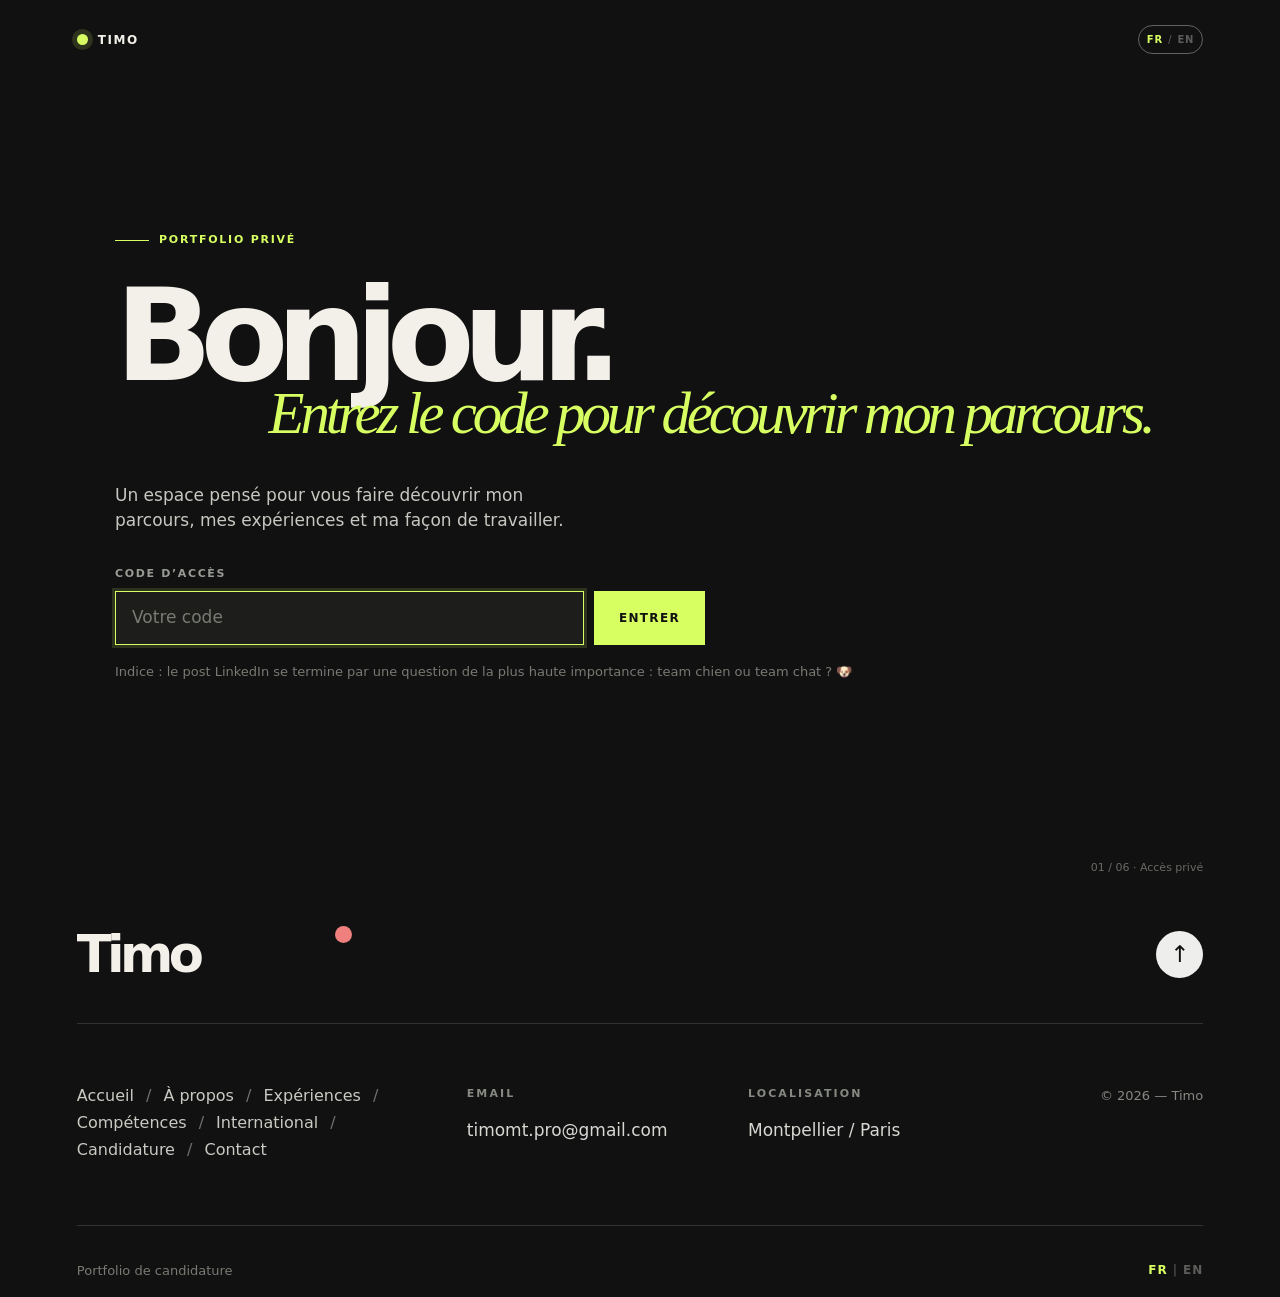
==== index.html @ 106dd1f8 "Ajout du site de candidature" ====
<!doctype html>
<html lang="fr">
<head>
<meta charset="utf-8">
<meta name="viewport" content="width=device-width, initial-scale=1, viewport-fit=cover">
<meta name="theme-color" content="#111111">
<meta name="description" content="Timo — candidature pour l'alternance Chef de projet campagnes chez Loopstr.">
<title>Bonjour Loopstr — Timo</title>
<link rel="icon" href="data:image/svg+xml,%3Csvg xmlns='http://www.w3.org/2000/svg' viewBox='0 0 32 32'%3E%3Crect width='32' height='32' rx='16' fill='%23111'/%3E%3Ccircle cx='16' cy='16' r='6' fill='%23d8ff62'/%3E%3C/svg%3E">
<style>:root {
  --ink: #111111;
  --paper: #f3f0e9;
  --lime: #d8ff62;
  --cyan: #8de9e0;
  --muted: #686b64;
  --line: rgba(17,17,17,.18);
  --serif: Georgia, 'Times New Roman', serif;
  --sans: Inter, ui-sans-serif, system-ui, -apple-system, BlinkMacSystemFont, 'Segoe UI', sans-serif;
}
* { box-sizing: border-box; }
html { scroll-behavior: smooth; }
body { margin: 0; background: var(--paper); color: var(--ink); font-family: var(--sans); font-size: 16px; line-height: 1.5; }
body.dark { background: var(--ink); color: var(--paper); }
a { color: inherit; text-decoration: none; }
button { font: inherit; }
::selection { background: var(--lime); color: var(--ink); }

.site-header { position: absolute; z-index: 5; inset: 0 0 auto; display: flex; align-items: center; justify-content: space-between; width: min(1160px, 88vw); margin: 0 auto; padding: 25px 0; }
.dark .site-header { color: var(--paper); }
.brand { display: inline-flex; align-items: center; gap: 10px; font-size: 12px; font-weight: 800; letter-spacing: .13em; text-transform: uppercase; }
.brand-mark { width: 11px; height: 11px; border-radius: 50%; background: var(--lime); box-shadow: 0 0 0 5px rgba(216,255,98,.14); }
.site-nav { display: flex; align-items: center; gap: 22px; color: #474b45; font-size: 11px; font-weight: 800; letter-spacing: .11em; text-transform: uppercase; }
.dark .site-nav { color: #bfc1bb; }
.site-nav a { transition: color .2s ease; }
.site-nav a:hover, .site-nav a:focus-visible, .site-nav a[aria-current="page"] { color: #657c00; }
.dark .site-nav a:hover, .dark .site-nav a:focus-visible, .dark .site-nav a[aria-current="page"] { color: var(--lime); }
.language-toggle { display: inline-flex; align-items: center; gap: 5px; margin-left: 5px; padding: 6px 8px; border: 1px solid rgba(17,17,17,.35); border-radius: 999px; background: transparent; color: #777b73; cursor: pointer; font-size: 10px; font-weight: 800; letter-spacing: .08em; }
.dark .language-toggle { border-color: rgba(243,240,233,.36); color: #aeb1a9; }
.language-toggle:hover, .language-toggle:focus-visible { border-color: #657c00; color: #657c00; outline: none; }
.dark .language-toggle:hover, .dark .language-toggle:focus-visible { border-color: var(--lime); color: var(--lime); }
.language-toggle [data-lang-option] { opacity: .48; }
.language-toggle [data-lang-option].is-active { opacity: 1; color: #657c00; }
.dark .language-toggle [data-lang-option].is-active { color: var(--lime); }
.language-separator { opacity: .38; }

.access-gate { position: fixed; inset: 0; z-index: 20; display: grid; grid-template-rows: auto 1fr auto; padding: 25px 6vw 24px; background: var(--ink); color: var(--paper); }
.access-gate[hidden] { display: none; }
.access-gate-header { display: flex; align-items: center; justify-content: space-between; width: min(1160px, 100%); margin: 0 auto; }
.access-gate-header .language-toggle { margin-left: 0; }
.access-gate-inner { align-self: center; width: min(1050px, 100%); margin: 0 auto; }
.access-title { max-width: 900px; margin: 0; font-size: clamp(4rem, 10vw, 9.5rem); line-height: .84; letter-spacing: -.095em; font-weight: 800; }
.access-title span { display: block; color: var(--lime); font-family: var(--serif); font-size: .46em; font-style: italic; font-weight: 400; letter-spacing: -.07em; transform: translateX(12vw); }
.access-intro { max-width: 450px; margin: 44px 0 0; color: #c6c8c1; font-size: 17px; }
.access-form { max-width: 590px; margin-top: 32px; }
.access-form label { display: block; margin-bottom: 9px; color: #989b94; font-size: 11px; font-weight: 800; letter-spacing: .15em; text-transform: uppercase; }
.access-form-row { display: grid; grid-template-columns: 1fr auto; gap: 10px; }
.access-form input { width: 100%; min-height: 52px; padding: 13px 16px; border: 1px solid rgba(243,240,233,.34); border-radius: 0; background: rgba(243,240,233,.05); color: var(--paper); font: inherit; font-size: 17px; outline: none; }
.access-form input::placeholder { color: #777b73; }
.access-form input:focus { border-color: var(--lime); box-shadow: 0 0 0 3px rgba(216,255,98,.14); }
.access-form input[aria-invalid="true"] { border-color: #ef807d; }
.access-form button { min-height: 52px; padding: 0 24px; border: 1px solid var(--lime); background: var(--lime); color: var(--ink); cursor: pointer; font-size: 12px; font-weight: 800; letter-spacing: .11em; text-transform: uppercase; }
.access-form button:hover, .access-form button:focus-visible { background: var(--paper); border-color: var(--paper); outline: none; }
.access-error { margin: 12px 0 0; color: #ef807d; font-size: 14px; }
.access-note { margin: 17px 0 0; color: #777b73; font-size: 13px; }
.access-gate-footer { width: min(1160px, 100%); margin: 0 auto; color: #686b64; font-size: 11px; text-align: right; }

.landing { min-height: 100svh; display: grid; place-items: center; padding: 110px 6vw 70px; background: var(--ink); color: var(--paper); }
.landing-inner { width: min(1050px, 100%); }
.landing-kicker { display: flex; align-items: center; gap: 10px; margin-bottom: 33px; color: var(--lime); font-size: 11px; font-weight: 800; letter-spacing: .16em; text-transform: uppercase; }
.landing-kicker::before { content: ''; width: 34px; height: 1px; background: currentColor; }
.landing h1 { max-width: 930px; margin: 0; font-size: clamp(4rem, 11vw, 10.5rem); line-height: .83; letter-spacing: -.095em; font-weight: 800; }
.landing h1 span { display: block; color: var(--lime); font-family: var(--serif); font-size: .46em; font-style: italic; font-weight: 400; letter-spacing: -.07em; transform: translateX(16vw); }
.landing-bottom { display: flex; align-items: end; justify-content: space-between; gap: 40px; margin-top: 74px; padding-top: 20px; border-top: 1px solid rgba(243,240,233,.2); }
.landing-intro { max-width: 390px; margin: 0; color: #c6c8c1; font-size: 17px; }
.landing-meta { display: grid; justify-items: end; gap: 12px; color: #989b94; font-size: 11px; text-align: right; }
.enter-link, .back-link { display: inline-flex; align-items: center; gap: 10px; color: var(--lime); font-size: 12px; font-weight: 800; letter-spacing: .1em; text-transform: uppercase; }
.enter-link::after { content: '↗'; font-size: 17px; line-height: 1; }
.enter-link:hover, .back-link:hover { color: var(--paper); }
.landing-footer { position: absolute; right: 6vw; bottom: 24px; color: #686b64; font-size: 11px; }

.page { min-height: 100svh; padding: 150px 6vw 90px; }
.page-inner { width: min(1120px, 100%); margin: 0 auto; }
.page-head { display: grid; grid-template-columns: minmax(0, 1fr) 280px; gap: 9vw; align-items: end; padding-bottom: 60px; border-bottom: 1px solid var(--line); }
.kicker { margin-bottom: 18px; color: #657c00; font-size: 11px; font-weight: 800; letter-spacing: .16em; text-transform: uppercase; }
.dark .kicker { color: var(--lime); }
.page h1 { max-width: 800px; margin: 0; font-size: clamp(3.4rem, 8vw, 8.7rem); line-height: .84; letter-spacing: -.085em; font-weight: 800; }
.page h1 em { color: #657c00; font-family: var(--serif); font-weight: 400; }
.dark .page h1 em { color: var(--lime); }
.page-lead { margin: 0; color: var(--muted); font-size: 17px; }
.dark .page-lead { color: #b8bbb4; }

.about-grid { display: grid; grid-template-columns: 1fr .72fr; gap: 9vw; padding-top: 65px; }
.about-grid h2, .section-title { margin: 0 0 19px; font-size: clamp(2rem, 4.5vw, 4.5rem); line-height: .93; letter-spacing: -.07em; }
.about-grid p { max-width: 640px; color: #454943; font-size: 18px; }
.dark .about-grid p { color: #c3c5bf; }
.quote { margin: 34px 0 0; padding-left: 20px; border-left: 3px solid var(--lime); font-family: var(--serif); font-size: clamp(1.55rem, 3vw, 2.3rem); line-height: 1.04; }
.fact-stack { display: grid; gap: 2px; align-content: start; }
.fact { padding: 22px; background: var(--ink); color: var(--paper); }
.fact:nth-child(2) { background: var(--lime); color: var(--ink); }
.fact .number { display: block; font-size: 3.3rem; line-height: .9; font-weight: 800; letter-spacing: -.08em; }
.fact p { margin: 15px 0 0; color: #c3c5bf; font-size: 15px; }
.fact:nth-child(2) p { color: #37400d; }

.experience-list { display: grid; gap: 2px; margin-top: 60px; }
.experience { background: #e4e0d7; }
.experience:nth-child(2) { background: var(--lime); }
.experience:nth-child(3) { background: var(--cyan); }
.experience:nth-child(4) { background: #ded7ee; }
.experience:nth-child(5) { background: #f0cfac; }
.experience-toggle { display: grid; grid-template-columns: 90px 1fr 35px; gap: 22px; align-items: center; width: 100%; padding: 24px; border: 0; background: transparent; color: var(--ink); cursor: pointer; text-align: left; }
.experience-toggle:hover, .experience-toggle:focus-visible { background: rgba(17,17,17,.06); outline: none; }
.experience-index { color: rgba(17,17,17,.47); font-size: 11px; font-weight: 800; letter-spacing: .13em; }
.experience-title { font-size: clamp(1.6rem, 3vw, 2.5rem); line-height: .96; letter-spacing: -.055em; font-weight: 800; }
.experience-role { display: block; margin-top: 6px; color: rgba(17,17,17,.64); font-size: 14px; }
.experience-date { display: block; margin-top: 7px; color: rgba(17,17,17,.52); font-size: 11px; font-weight: 800; letter-spacing: .08em; text-transform: uppercase; }
.experience-plus { display: grid; place-items: center; width: 29px; height: 29px; border: 1px solid rgba(17,17,17,.5); border-radius: 50%; font-size: 20px; transition: transform .25s ease; }
.experience[data-open="true"] .experience-plus { transform: rotate(45deg); }
.experience-details { display: none; grid-template-columns: 1fr .7fr; gap: 8vw; padding: 0 24px 30px 136px; }
.experience[data-open="true"] .experience-details { display: grid; }
.experience-details p { max-width: 620px; margin: 0; color: rgba(17,17,17,.72); }
.experience-details ul { margin: 0; padding-left: 19px; color: rgba(17,17,17,.72); }
.experience-details li + li { margin-top: 5px; }
.small-label { color: rgba(17,17,17,.5); font-size: 11px; font-weight: 800; letter-spacing: .12em; text-transform: uppercase; }

.world-layout { display: grid; grid-template-columns: 1fr .7fr; gap: 9vw; padding-top: 65px; }
.route-line { position: relative; display: grid; gap: 0; }
.route-line::before { content: ''; position: absolute; left: 11px; top: 12px; bottom: 13px; width: 1px; background: rgba(17,17,17,.28); }
.route-item { position: relative; display: grid; grid-template-columns: 24px 1fr; gap: 19px; padding-bottom: 42px; }
.route-dot { position: relative; z-index: 1; width: 23px; height: 23px; margin-top: 2px; border: 7px solid var(--paper); border-radius: 50%; background: var(--ink); }
.route-item h2 { margin: 0 0 4px; font-size: 29px; line-height: 1; letter-spacing: -.05em; }
.route-item p { margin: 0; color: #285f5a; }
.world-note { align-self: end; padding: 28px; background: var(--cyan); }
.world-note strong { display: block; font-family: var(--serif); font-size: 33px; line-height: .98; font-weight: 400; }
.world-note p { margin: 17px 0 0; color: #285f5a; }
.photo-slot { position: relative; min-height: 215px; margin-bottom: 17px; overflow: hidden; display: grid; place-items: end start; padding: 16px; background: linear-gradient(140deg, rgba(216,255,98,.35), rgba(141,233,224,.2) 48%, rgba(17,17,17,.75) 48%); }
.photo-slot img { position: absolute; inset: 0; width: 100%; height: 100%; object-fit: cover; }
.photo-slot:has(img)::after, .photo-slot:has(img) span { display: none; }
.photo-slot::after { content: 'PHOTO À AJOUTER'; position: absolute; inset: 18px; display: grid; place-items: center; border: 1px dashed rgba(243,240,233,.65); color: rgba(243,240,233,.82); font-size: 10px; font-weight: 800; letter-spacing: .14em; }
.photo-slot span { position: relative; z-index: 1; color: var(--lime); font-size: 11px; font-weight: 800; letter-spacing: .1em; text-transform: uppercase; }

.loopstr-page { background: var(--lime); }
.loopstr-page .page-head { border-color: rgba(17,17,17,.26); }
.loopstr-page .kicker { color: #526700; }
.loopstr-page .page-lead { color: #37400d; }
.why-grid { display: grid; grid-template-columns: repeat(3, 1fr); gap: 2px; margin-top: 60px; }
.why-card { min-height: 230px; padding: 24px; background: var(--ink); color: var(--paper); }
.why-card h2 { margin: 44px 0 11px; font-size: 25px; line-height: .98; letter-spacing: -.04em; }
.why-card p { margin: 0; color: #c3c5bf; }
.letter { display: grid; grid-template-columns: 1fr .75fr; gap: 9vw; margin-top: 2px; padding: 65px 0 0; }
.letter h2 { margin: 0 0 20px; font-size: clamp(2rem, 4.5vw, 4.5rem); line-height: .92; letter-spacing: -.07em; }
.letter p { max-width: 620px; color: #37400d; font-size: 18px; }
.letter-card { padding: 25px; border: 1px solid rgba(17,17,17,.35); }
.letter-card .label { color: #526700; font-size: 11px; font-weight: 800; letter-spacing: .13em; text-transform: uppercase; }
.letter-card p { margin: 16px 0 0; font-size: 16px; }

.competence-grid { display: grid; grid-template-columns: repeat(2, 1fr); gap: 2px; margin-top: 60px; }
.competence-card { min-height: 225px; padding: 25px; background: #e4e0d7; }
.competence-card:nth-child(2) { background: var(--cyan); }
.competence-card:nth-child(3) { background: var(--lime); }
.competence-card:nth-child(4) { background: #ded7ee; }
.competence-card .small-label { display: block; color: rgba(17,17,17,.5); }
.competence-card h2 { margin: 42px 0 13px; font-size: clamp(1.7rem, 3vw, 2.7rem); line-height: .95; letter-spacing: -.06em; }
.competence-card p { margin: 0; color: #444841; }
.pill-list { display: flex; flex-wrap: wrap; gap: 8px; margin-top: 18px; }
.pill { padding: 7px 10px; border: 1px solid rgba(17,17,17,.28); border-radius: 999px; color: #353931; font-size: 12px; }
.qualifications { display: grid; grid-template-columns: 1fr .8fr; gap: 9vw; margin-top: 2px; padding-top: 65px; }
.qualifications h2 { margin: 0 0 23px; font-size: clamp(2rem, 4.5vw, 4.5rem); line-height: .92; letter-spacing: -.07em; }
.qualification-list { display: grid; gap: 2px; }
.qualification { display: grid; grid-template-columns: 145px 1fr; gap: 20px; padding: 17px 0; border-top: 1px solid var(--line); }
.qualification:last-child { border-bottom: 1px solid var(--line); }
.qualification-date { color: #657c00; font-size: 11px; font-weight: 800; letter-spacing: .08em; text-transform: uppercase; }
.qualification strong { display: block; font-size: 17px; line-height: 1.1; }
.qualification span { display: block; margin-top: 4px; color: var(--muted); font-size: 14px; }
.language-panel { align-self: end; padding: 25px; background: var(--ink); color: var(--paper); }
.language-panel h3 { margin: 0 0 20px; color: var(--lime); font-size: 22px; letter-spacing: -.04em; }
.language-row { display: flex; justify-content: space-between; gap: 18px; padding: 10px 0; border-top: 1px solid rgba(243,240,233,.2); }
.language-row span:last-child { color: #c3c5bf; text-align: right; }

.page-footer { display: flex; justify-content: space-between; gap: 20px; width: min(1120px, 88vw); margin: 0 auto; padding: 0 0 30px; color: #777b73; font-size: 11px; }
.dark .page-footer { color: #777b73; }
.page-footer span:last-child { color: #657c00; }
.dark .page-footer span:last-child { color: var(--lime); }

.site-footer { margin-top: 0; padding: 31px 6vw 17px; background: var(--ink); color: var(--paper); }
.site-footer-inner { width: min(1400px, 100%); margin: 0 auto; }
.site-footer-head { display: flex; align-items: flex-start; gap: 20px; min-height: 92px; }
.footer-logo { color: var(--paper); font-size: clamp(2.2rem, 4vw, 4rem); line-height: .9; font-weight: 800; letter-spacing: -.09em; }
.footer-dot { width: 17px; height: 17px; margin: -5px 0 0 9vw; border-radius: 50%; background: #ef807d; }
.footer-top-button { display: grid; place-items: center; width: 47px; height: 47px; margin-left: auto; border: 0; border-radius: 50%; background: #eeeeec; color: var(--ink); cursor: pointer; font-size: 23px; line-height: 1; }
.footer-top-button:hover, .footer-top-button:focus-visible { background: var(--lime); outline: none; }
.site-footer-rule { height: 1px; background: rgba(243,240,233,.14); }
.site-footer-grid { display: grid; grid-template-columns: minmax(250px, 1.6fr) 1.1fr 1.1fr .8fr; gap: 42px; padding: 62px 0 65px; }
.footer-nav { display: flex; flex-wrap: wrap; align-content: start; gap: 8px 12px; max-width: 370px; color: #c8cac3; font-size: 16px; line-height: 1.2; }
.footer-nav a::after { content: ' /'; color: #6f726c; margin-left: 7px; }
.footer-nav a:last-child::after { content: ''; }
.footer-nav a:hover, .footer-nav a:focus-visible { color: #ef807d; outline: none; }
.footer-label { margin-bottom: 15px; color: #858982; font-size: 11px; font-weight: 800; letter-spacing: .19em; }
.footer-value { color: #d6d8d2; font-size: 17px; }
.footer-value:hover, .footer-value:focus-visible { color: var(--lime); outline: none; }
.footer-copyright { color: #858982; font-size: 13px; text-align: right; }
.site-footer-bottom { display: flex; align-items: center; justify-content: space-between; gap: 20px; padding-top: 35px; border-top: 1px solid rgba(243,240,233,.14); color: #777b73; font-size: 13px; }
.footer-language-toggle { margin: 0; padding: 0; border: 0; border-radius: 0; color: #d6d8d2; font-size: 12px; }
.footer-language-toggle:hover, .footer-language-toggle:focus-visible { border: 0; color: #ef807d; }
.footer-language-toggle [data-lang-option].is-active { color: var(--paper); }

@media (max-width: 800px) {
  .site-header { width: 88vw; padding-top: 18px; }
  .site-nav { gap: 9px; font-size: 9px; }
  .site-nav a:nth-child(2) { display: none; }
  .language-toggle { margin-left: 0; padding: 5px 7px; }
  .landing { padding-inline: 6vw; }
  .landing h1 { font-size: clamp(4rem, 19vw, 8rem); }
  .landing h1 span { transform: translateX(12vw); }
  .access-gate { padding: 18px 6vw 24px; }
  .access-title { font-size: clamp(3.7rem, 18vw, 8rem); }
  .access-title span { transform: translateX(8vw); }
  .access-intro { margin-top: 31px; font-size: 16px; }
  .access-form-row { grid-template-columns: 1fr; }
  .access-form button { width: 100%; }
  .landing-bottom, .page-head, .about-grid, .world-layout, .letter { grid-template-columns: 1fr; display: grid; gap: 30px; }
  .landing-bottom { align-items: start; }
  .landing-meta { justify-items: start; text-align: left; }
  .page { padding-top: 125px; }
  .page-head { padding-bottom: 42px; }
  .about-grid, .world-layout, .letter { padding-top: 43px; }
  .experience-toggle { grid-template-columns: 44px 1fr 29px; gap: 14px; padding: 20px 16px; }
  .experience-details { grid-template-columns: 1fr; gap: 22px; padding: 0 16px 25px 74px; }
  .why-grid, .competence-grid { grid-template-columns: 1fr; margin-top: 40px; }
  .why-card { min-height: 175px; }
  .why-card h2 { margin-top: 28px; }
  .qualifications { grid-template-columns: 1fr; gap: 42px; padding-top: 43px; }
  .qualification { grid-template-columns: 120px 1fr; gap: 14px; }
  .page-footer { width: 88vw; }
  .site-footer { padding-inline: 6vw; }
  .footer-dot { margin-left: 8vw; }
  .site-footer-grid { grid-template-columns: 1fr 1fr; gap: 36px 18px; padding: 43px 0 45px; }
  .footer-nav { grid-column: 1 / -1; }
  .footer-copyright { text-align: left; }
}
@media (prefers-reduced-motion: reduce) { *, *::before, *::after { scroll-behavior: auto !important; animation-duration: .01ms !important; transition-duration: .01ms !important; } }

.page-route[hidden]{display:none}
.user-photo{display:block;min-height:0;margin-top:50px}.user-photo img{position:static;display:block;width:100%;height:auto;max-height:640px;object-fit:cover}
</style>
</head>
<body class="dark access-locked">
<section class="access-gate" data-access-gate role="dialog" aria-modal="true" aria-labelledby="access-title">
    <div class="access-gate-header">
      <a class="brand" href="#/" tabindex="-1"><span class="brand-mark"></span>Timo</a>
      <button class="language-toggle" type="button" data-lang-toggle aria-label="Passer en anglais" aria-pressed="false"><span data-lang-option="fr">FR</span><span class="language-separator">/</span><span data-lang-option="en">EN</span></button>
    </div>
    <div class="access-gate-inner">
      <div class="landing-kicker" data-i18n="access_kicker">Portfolio privé</div>
      <h1 class="access-title" id="access-title" data-i18n-html="access_title">Bonjour.<span>Entrez le code pour découvrir mon parcours.</span></h1>
      <p class="access-intro" data-i18n="access_intro">Un espace pensé pour vous faire découvrir mon parcours, mes expériences et ma façon de travailler.</p>
      <form class="access-form" data-access-form novalidate>
        <label for="access-code" data-i18n="access_label">Code d’accès</label>
        <div class="access-form-row">
          <input id="access-code" name="access-code" type="password" autocomplete="off" inputmode="text" required data-access-input data-i18n-placeholder="access_placeholder" placeholder="Votre code">
          <button type="submit" data-i18n="access_submit">Entrer</button>
        </div>
        <p class="access-error" data-access-error role="alert" hidden data-i18n="access_error">Le code ne correspond pas. Essayez encore.</p>
      </form>
      <p class="access-note" data-i18n="access_note">Indice : le post LinkedIn se termine par une question de la plus haute importance : team chien ou team chat ? 🐶</p>
    </div>
    <div class="access-gate-footer" data-i18n="access_footer">01 / 06 · Accès privé</div>
  </section>
<header class="site-header" data-gated-content inert>
    <a class="brand" href="#/"><span class="brand-mark"></span>Timo</a>
    <nav class="site-nav" aria-label="Navigation principale" data-i18n-aria="aria_nav_main">
      <a href="#/parcours" data-i18n="nav_about">À propos</a>
      <a href="#/experiences" data-i18n="nav_experiences">Expériences</a>
      <a href="#/competences" data-i18n="nav_skills">Compétences</a>
      <a href="#/international" data-i18n="nav_international">International</a>
      <a href="#/loopstr" data-i18n="nav_loopstr">Loopstr</a>
      <button class="language-toggle" type="button" data-lang-toggle aria-label="Passer en anglais" aria-pressed="false"><span data-lang-option="fr">FR</span><span class="language-separator">/</span><span data-lang-option="en">EN</span></button>
    </nav>
  </header>
<div class="page-route" data-route="home" hidden><main class="landing" data-gated-content inert>
    <div class="landing-inner">
      <div class="landing-kicker" data-i18n="landing_kicker">Candidature · chef de projet campagnes</div>
      <h1 data-i18n-html="landing_title">Bonjour Loopstr.<span>Je suis peut-être votre homme.</span></h1>
      <div class="landing-bottom">
        <p class="landing-intro" data-i18n="landing_intro">Un parcours international, une vraie culture du terrain et l’envie de faire avancer les campagnes avec vous.</p>
        <div class="landing-meta">
          <a class="enter-link" href="#/parcours" data-i18n="landing_enter">Entrer dans le parcours</a>
          <span data-i18n="landing_meta">Timo · Master Programme Grande École · MBS</span>
        </div>
      </div>
    </div>
    <div class="landing-footer">01 / 06</div>
  </main></div>
<div class="page-route" data-route="parcours" hidden><main class="page">
    <div class="page-inner">
      <div class="page-head">
        <div>
          <div class="kicker" data-i18n="about_kicker">02 / 06 · À propos</div>
          <h1 data-i18n-html="about_title">Un parcours qui s’est construit <em>sur le terrain.</em></h1>
        </div>
        <p class="page-lead" data-i18n="about_lead">Je n’ai pas suivi une seule ligne droite. J’ai appris en changeant de contexte, de métier et d’interlocuteur.</p>
      </div>

      <div class="about-grid">
        <div>
          <h2 data-i18n="about_heading">Ce qui relie toutes mes expériences.</h2>
          <p data-i18n="about_p1">J’ai grandi entre plusieurs cultures et évolué dans des métiers très différents. Cette diversité a surtout construit ma curiosité, mon autonomie et mon envie de comprendre comment les gens travaillent ensemble.</p>
          <p data-i18n="about_p2">Aujourd’hui, je suis en Master Programme Grande École à Montpellier Business School. Je cherche une alternance pour apprendre un métier au croisement de la tech, de l’influence et du business.</p>
          <p class="quote" data-i18n="about_quote">Je n’ai pas un parcours tout tracé. J’ai un parcours qui m’a appris à m’adapter.</p>
        </div>
        <div class="fact-stack">
          <div class="fact"><span class="number">7+</span><p data-i18n="about_fact1">années dans des environnements professionnels très différents.</p></div>
          <div class="fact"><span class="number">10</span><p data-i18n="about_fact2">ans à l’étranger, entre la Suisse, l’Afrique du Sud et le Japon.</p></div>
        </div>
      </div>
    </div>
  </main></div>
<div class="page-route" data-route="experiences" hidden><main class="page">
    <div class="page-inner">
      <div class="page-head">
        <div>
          <div class="kicker" data-i18n="exp_kicker">03 / 06 · Expériences</div>
          <h1 data-i18n-html="exp_title">Quelques expériences, <em>pas un inventaire.</em></h1>
        </div>
        <p class="page-lead" data-i18n="exp_lead">Ouvrez les expériences qui vous intéressent pour découvrir les responsabilités que j’ai réellement prises.</p>
      </div>

      <div class="experience-list">
        <article class="experience" data-open="true">
          <button class="experience-toggle" type="button" aria-expanded="true">
            <span class="experience-index">01</span>
            <span><span class="experience-title" data-i18n="exp1_title">DSA Automobile</span><span class="experience-role" data-i18n="exp1_role">Prospection · suivi commercial · coordination</span><span class="experience-date" data-i18n="exp1_date">Mars 2026 – Juillet 2026</span></span>
            <span class="experience-plus" aria-hidden="true">+</span>
          </button>
          <div class="experience-details">
            <div><span class="small-label" data-i18n="exp1_label">Ce que j’y ai fait</span><p data-i18n="exp1_desc">Suivi de mandats, prospection, relances et coordination entre vendeurs et acheteurs. J’ai appris à tenir plusieurs conversations en parallèle sans perdre la prochaine étape.</p></div>
            <ul><li data-i18n="exp1_li1">Environ 40 mandats suivis</li><li data-i18n="exp1_li2">Relances et qualification</li><li data-i18n="exp1_li3">Relation client et négociation</li></ul>
          </div>
        </article>
        <article class="experience" data-open="false">
          <button class="experience-toggle" type="button" aria-expanded="false">
            <span class="experience-index">02</span>
            <span><span class="experience-title" data-i18n="exp2_title">Ma micro-entreprise</span><span class="experience-role" data-i18n="exp2_role">Entrepreneuriat · coordination · hospitalité</span><span class="experience-date" data-i18n="exp2_date">Octobre 2025 – Aujourd’hui</span></span>
            <span class="experience-plus" aria-hidden="true">+</span>
          </button>
          <div class="experience-details">
            <div><span class="small-label" data-i18n="exp2_label">Ce que cela raconte de moi</span><p data-i18n="exp2_desc">J’ai créé ma micro-entreprise pour donner un cadre à une activité qui me ressemble : accompagner des particuliers et des entreprises dans la préparation et la réalisation de leurs projets. Entre conseil, coordination et organisation d’événements, je relie la réflexion au terrain, notamment dans la restauration, l’hospitalité et la communication événementielle.</p></div>
            <ul><li data-i18n="exp2_li1">Créer une activité à mon image</li><li data-i18n="exp2_li2">Passer de la stratégie à l’exécution</li><li data-i18n="exp2_li3">Accompagner des projets de A à Z</li></ul>
          </div>
        </article>
        <article class="experience" data-open="false">
          <button class="experience-toggle" type="button" aria-expanded="false">
            <span class="experience-index">03</span>
            <span><span class="experience-title" data-i18n="exp3_title">Arlett Café</span><span class="experience-role" data-i18n="exp3_role">Opérations · équipes · partenaires</span><span class="experience-date" data-i18n="exp3_date">Septembre 2024 – Septembre 2025</span></span>
            <span class="experience-plus" aria-hidden="true">+</span>
          </button>
          <div class="experience-details">
            <div><span class="small-label" data-i18n="exp3_label">Ce que j’y ai fait</span><p data-i18n="exp3_desc">Pilotage quotidien, relation avec les fournisseurs et partenaires, suivi administratif et gestion des imprévus. Une école très concrète de l’organisation.</p></div>
            <ul><li data-i18n="exp3_li1">Organisation quotidienne</li><li data-i18n="exp3_li2">Outils de gestion et facturation</li><li data-i18n="exp3_li3">Autonomie et prise d’initiative</li></ul>
          </div>
        </article>
        <article class="experience" data-open="false">
          <button class="experience-toggle" type="button" aria-expanded="false">
            <span class="experience-index">04</span>
            <span><span class="experience-title" data-i18n="exp4_title">Atelier du Ride</span><span class="experience-role" data-i18n="exp4_role">Communication · contenus · développement</span><span class="experience-date" data-i18n="exp4_date">Octobre 2022 – Août 2023 · Octobre 2023 – Juillet 2024</span></span>
            <span class="experience-plus" aria-hidden="true">+</span>
          </button>
          <div class="experience-details">
            <div><span class="small-label" data-i18n="exp4_label">Ce que j’y ai fait</span><p data-i18n="exp4_desc">Prospection B2B et B2C, devis, commandes, événements et création de contenus pour les réseaux sociaux. J’y ai retrouvé ce qui m’attire dans l’influence : relier une marque, une idée et un public.</p></div>
            <ul><li data-i18n="exp4_li1">Développement commercial</li><li data-i18n="exp4_li2">Communication digitale</li><li data-i18n="exp4_li3">Création de contenus</li></ul>
          </div>
        </article>
        <article class="experience" data-open="false">
          <button class="experience-toggle" type="button" aria-expanded="false">
            <span class="experience-index">05</span>
            <span><span class="experience-title" data-i18n="exp5_title">Garçon de café · Chez Bruno</span><span class="experience-role" data-i18n="exp5_role">Accueil · conseil · vente · caisse</span><span class="experience-date" data-i18n="exp5_date">Septembre 2019 – Avril 2022</span></span>
            <span class="experience-plus" aria-hidden="true">+</span>
          </button>
          <div class="experience-details">
            <div><span class="small-label" data-i18n="exp5_label">Ce que j’y ai fait</span><p data-i18n="exp5_desc">Une première expérience très concrète au contact du public, entre service, vente et gestion du quotidien. J’y ai appris à accueillir avec attention, à conseiller rapidement et à garder le sens du détail, même quand le rythme s’accélère.</p></div>
            <ul><li data-i18n="exp5_li1">Accueil et conseil de la clientèle</li><li data-i18n="exp5_li2">Vente et mise en valeur des produits</li><li data-i18n="exp5_li3">Gestion de la caisse et de l’espace de vente</li></ul>
          </div>
        </article>
      </div>
    </div>
  </main></div>
<div class="page-route" data-route="competences" hidden><main class="page">
    <div class="page-inner">
      <div class="page-head">
        <div>
          <div class="kicker" data-i18n="comp_kicker">04 / 06 · Compétences & savoir-faire</div>
          <h1 data-i18n-html="comp_title">Ce que je peux <em>mobiliser.</em></h1>
        </div>
        <p class="page-lead" data-i18n="comp_lead">Des compétences construites entre études, terrain, outils numériques et expériences internationales.</p>
      </div>

      <div class="competence-grid">
        <article class="competence-card"><span class="small-label" data-i18n="comp_card1_label">01 / Organiser</span><h2 data-i18n="comp_card1_title">Coordination & opérations</h2><p data-i18n="comp_card1_p">Organisation d’événements, service à table et traiteur, gestion de point de vente, ouverture et fermeture, logistique et suivi opérationnel.</p></article>
        <article class="competence-card"><span class="small-label" data-i18n="comp_card2_label">02 / Développer</span><h2 data-i18n="comp_card2_title">Communication & relationnel</h2><p data-i18n="comp_card2_p">Prospection B2B et B2C, relation client, devis, commandes, réseaux sociaux et accompagnement de projets.</p></article>
        <article class="competence-card"><span class="small-label" data-i18n="comp_card3_label">03 / Produire</span><h2 data-i18n="comp_card3_title">Outils & création</h2><p data-i18n="comp_card3_p">Pack Office, Excel avancé, Google et Apple, Meta Business Suite, WordPress, WooCommerce, Adobe, Canva et outils d’IA.</p></article>
        <article class="competence-card"><span class="small-label" data-i18n="comp_card4_label">04 / Servir</span><h2 data-i18n="comp_card4_title">Savoir-faire terrain</h2><p data-i18n="comp_card4_p">Service à emporter, service à table, cocktails, buvette gros débit, gestion de caisse, accueil et qualité de l’expérience.</p></article>
      </div>

      <div class="qualifications">
        <div>
          <h2 data-i18n="comp_qual_title">Diplômes & certifications</h2>
          <div class="qualification-list">
            <div class="qualification"><div class="qualification-date" data-i18n="comp_mbs_date">2026 – 2028</div><div><strong data-i18n="comp_mbs_title">Master Programme Grande École</strong><span data-i18n="comp_mbs_school">Montpellier Business School</span></div></div>
            <div class="qualification"><div class="qualification-date" data-i18n="comp_b3_date">2024 – 2025</div><div><strong data-i18n="comp_b3_title">Bachelor 3 Marketing & Gestion · option finance</strong><span data-i18n="comp_b3_school">IDRAC Business School · Montpellier</span></div></div>
            <div class="qualification"><div class="qualification-date" data-i18n="comp_b2_date">2023 – 2024</div><div><strong data-i18n="comp_b2_title">Bachelor 2 Commerce international</strong><span data-i18n="comp_b2_school">PPA Business School · Paris</span></div></div>
            <div class="qualification"><div class="qualification-date" data-i18n="comp_b1_date">2022 – 2023</div><div><strong data-i18n="comp_b1_title">Bachelor 1 Marketing & communication dans le sport</strong><span data-i18n="comp_b1_school">PPA Sport · Paris</span></div></div>
            <div class="qualification"><div class="qualification-date" data-i18n="comp_cert_date1">Avril 2021</div><div><strong data-i18n="comp_cert_title1">BNSSA</strong><span data-i18n="comp_cert_school1">Brevet national de sécurité et de sauvetage aquatique</span></div></div>
            <div class="qualification"><div class="qualification-date" data-i18n="comp_cert_date2">Septembre 2019</div><div><strong data-i18n="comp_cert_title2">PSE1</strong><span data-i18n="comp_cert_school2">Premiers secours en équipe · Protection Civile de Paris</span></div></div>
          </div>
        </div>
        <aside class="language-panel">
          <h3 data-i18n="comp_lang_title">Langues</h3>
          <div class="language-row"><span data-i18n="comp_lang_fr">Français</span><span data-i18n="comp_lang_fr_level">Langue maternelle</span></div>
          <div class="language-row"><span data-i18n="comp_lang_en">Anglais</span><span data-i18n="comp_lang_en_level">Bilingue · parcours international</span></div>
          <div class="language-row"><span data-i18n="comp_lang_es">Espagnol</span><span data-i18n="comp_lang_es_level">B1 · intermédiaire</span></div>
          <div class="language-row"><span data-i18n="comp_lang_pt">Portugais</span><span data-i18n="comp_lang_pt_level">A2 · notions</span></div>
        </aside>
      </div>
    </div>
  </main></div>
<div class="page-route" data-route="international" hidden><main class="page">
    <div class="page-inner">
      <div class="page-head">
        <div>
          <div class="kicker" data-i18n="int_kicker">05 / 06 · International</div>
          <h1 data-i18n-html="int_title">Changer de pays m’a appris à changer de <em>point de vue.</em></h1>
        </div>
        <p class="page-lead" data-i18n="int_lead">La Suisse, l’Afrique du Sud et le Japon ont façonné une partie de mon regard, de mes habitudes et de ma façon d’entrer en relation.</p>
      </div>

      <div class="world-layout">
        <div>
          <div class="photo-slot" role="img" aria-label="Emplacement prévu pour une photo liée au parcours international" data-i18n-aria="aria_photo"><span data-i18n="int_photo">Photo / carnet de voyage</span></div>
          <div class="route-line" aria-label="Parcours international" data-i18n-aria="aria_route">
            <div class="route-item"><span class="route-dot"></span><div><h2 data-i18n="country_swiss">Suisse</h2><p data-i18n="int_swiss">Premiers repères dans un environnement multiculturel.</p></div></div>
            <div class="route-item"><span class="route-dot"></span><div><h2 data-i18n="country_sa">Afrique du Sud</h2><p data-i18n="int_sa">Anglais quotidien, ouverture et capacité d’adaptation.</p></div></div>
            <div class="route-item"><span class="route-dot"></span><div><h2 data-i18n="country_japan">Japon</h2><p data-i18n="int_japan">Observation, précision et attention portée aux détails.</p></div></div>
          </div>
        </div>
        <aside class="world-note"><strong data-i18n="int_note_title">Trois repères. Une ouverture.</strong><p data-i18n="int_note_p1">Je garde de ces années une facilité à observer avant de juger, à écouter les codes d’un groupe et à trouver ma place sans effacer ma personnalité.</p><p data-i18n="int_note_p2">Bilingue français–anglais, je suis à l’aise pour passer d’une langue à l’autre et créer un échange naturel avec des interlocuteurs différents.</p></aside>
      </div>
    </div>
  </main></div>
<div class="page-route" data-route="loopstr" hidden><main class="page">
    <div class="page-inner">
      <div class="page-head">
        <div>
          <div class="kicker" data-i18n="loop_kicker">06 / 06 · Pourquoi Loopstr</div>
          <h1 data-i18n-html="loop_title">Ce qui m’attire chez <em>Loopstr.</em></h1>
        </div>
        <p class="page-lead" data-i18n="loop_lead">Votre format me parle : apprendre en binôme, suivre des campagnes réelles et prendre progressivement ma place.</p>
      </div>

      <div class="why-grid">
        <article class="why-card"><h2 data-i18n="loop_card1_title">Des sujets qui bougent.</h2><p data-i18n="loop_card1_p">La tech et l’IA demandent de rester curieux, de comprendre vite et de ne pas s’accrocher à des recettes figées.</p></article>
        <article class="why-card"><h2 data-i18n="loop_card2_title">De l’idée à l’exécution.</h2><p data-i18n="loop_card2_p">Le poste se situe entre créateurs, marques, contenus et délais — là où une bonne organisation fait la différence.</p></article>
        <article class="why-card"><h2 data-i18n="loop_card3_title">Un apprentissage concret.</h2><p data-i18n="loop_card3_p">Commencer en binôme, observer, prendre en main, progresser : c’est la trajectoire que je recherche.</p></article>
      </div>

      <div class="letter">
        <div>
          <h2 data-i18n-html="loop_letter_title">Alexandre, je serais ravi de vous montrer <em>comment je travaille.</em></h2>
          <p data-i18n="loop_letter_p">Je ne vais pas vous promettre un parcours tout fait. Je peux en revanche vous proposer de la curiosité, de l’énergie et une vraie envie d’apprendre au contact de Loopstr.</p>
        </div>
        <aside class="letter-card"><div class="label" data-i18n="loop_label">Candidature · Timo</div><p data-i18n-html="loop_card_detail"><strong>Master Programme Grande École</strong><br>Montpellier Business School<br><br>Alternance 2 ans · Chef de projet campagnes<br><br>Merci pour votre temps.</p></aside>
      </div>
    </div>
  </main></div>

<footer class="site-footer" data-gated-content inert><div class="site-footer-inner"><div class="site-footer-head"><a class="footer-logo" href="#/">Timo</a><span class="footer-dot" aria-hidden="true"></span><button class="footer-top-button" type="button" data-top aria-label="Retour en haut" data-i18n-aria="aria_top">↑</button></div><div class="site-footer-rule"></div><div class="site-footer-grid"><nav class="footer-nav" aria-label="Navigation secondaire" data-i18n-aria="aria_nav_secondary"><a href="#/" data-i18n="nav_home">Accueil</a><a href="#/parcours" data-i18n="nav_about">À propos</a><a href="#/experiences" data-i18n="nav_experiences">Expériences</a><a href="#/competences" data-i18n="nav_skills">Compétences</a><a href="#/international" data-i18n="nav_international">International</a><a href="#/loopstr" data-i18n="footer_application">Candidature</a><a href="mailto:timomt.pro@gmail.com" data-i18n="footer_contact">Contact</a></nav><div><div class="footer-label" data-i18n="footer_email_label">EMAIL</div><a class="footer-value" href="mailto:timomt.pro@gmail.com">timomt.pro@gmail.com</a></div><div><div class="footer-label" data-i18n="footer_location_label">LOCALISATION</div><span class="footer-value" data-i18n="footer_location_value">Montpellier / Paris</span></div><div class="footer-copyright" data-i18n="footer_copyright">© 2026 — Timo</div></div><div class="site-footer-bottom"><span data-i18n="footer_portfolio">Portfolio de candidature</span><button class="language-toggle footer-language-toggle" type="button" data-lang-toggle aria-label="Passer en anglais" aria-pressed="false"><span data-lang-option="fr">FR</span><span class="language-separator"> | </span><span data-lang-option="en">EN</span></button></div></div></footer>
<script id="site-edits" type="application/json">{"fr":{},"en":{}}</script>
<script>(() => {
  document.querySelectorAll('.experience').forEach((card, i) => {
    const button = card.querySelector('.experience-toggle');
    const panel = card.querySelector('.experience-details');
    if (!button || !panel) return;
    const startOpen = card.getAttribute('aria-expanded') === 'true' || card.dataset.open === 'true';
    card.removeAttribute('aria-expanded');
    panel.id = panel.id || 'experience-panel-' + (i + 1);
    button.setAttribute('aria-controls', panel.id);
    const set = (open) => {
      card.dataset.open = String(open);
      button.setAttribute('aria-expanded', String(open));
    };
    set(startOpen);
    button.addEventListener('click', () => set(button.getAttribute('aria-expanded') !== 'true'));
  });
})();
</script>
<script>(() => {
  const translations = {
    fr: {
      nav_home: 'Accueil', nav_about: 'À propos',
      nav_experiences: 'Expériences',
      nav_skills: 'Compétences',
      nav_international: 'International',
      nav_loopstr: 'Loopstr',
      footer_contact: 'Contact', footer_application: 'Candidature', footer_email_label: 'EMAIL', footer_location_label: 'LOCALISATION', footer_location_value: 'Montpellier / Paris', footer_copyright: '© 2026 — Timo', footer_portfolio: 'Portfolio de candidature',
      back: '← Retour',
      country_swiss: 'Suisse', country_sa: 'Afrique du Sud', country_japan: 'Japon',
      aria_top: 'Retour en haut', aria_nav_main: 'Navigation principale', aria_nav_secondary: 'Navigation secondaire', aria_route: 'Parcours international', aria_photo: 'Emplacement prévu pour une photo liée au parcours international',
      meta_title_home: 'Bonjour Loopstr — Timo', meta_title_about: 'À propos — Timo × Loopstr', meta_title_experiences: 'Expériences — Timo × Loopstr', meta_title_skills: 'Compétences — Timo × Loopstr', meta_title_international: 'International — Timo × Loopstr', meta_title_loopstr: 'Pourquoi Loopstr — Timo × Loopstr',
      landing_kicker: 'Candidature · chef de projet campagnes',
      landing_title: 'Bonjour Loopstr.<span>Je suis peut-être votre homme.</span>',
      landing_intro: 'Un parcours international, une vraie culture du terrain et l’envie de faire avancer les campagnes avec vous.',
      landing_enter: 'Entrer dans le parcours',
      landing_meta: 'Timo · Master Programme Grande École · MBS',
      access_kicker: 'Portfolio privé',
      access_title: 'Bonjour.<span>Entrez le code pour découvrir mon parcours.</span>',
      access_intro: 'Un espace pensé pour vous faire découvrir mon parcours, mes expériences et ma façon de travailler.',
      access_label: 'Code d’accès', access_placeholder: 'Votre code', access_submit: 'Entrer',
      access_error: 'Le code ne correspond pas. Essayez encore.',
      access_note: 'Indice : le post LinkedIn se termine par une question de la plus haute importance : team chien ou team chat ? 🐶', access_footer: '01 / 06 · Accès privé',
      about_kicker: '02 / 06 · À propos',
      about_title: 'Un parcours qui s’est construit <em>sur le terrain.</em>',
      about_lead: 'Je n’ai pas suivi une seule ligne droite. J’ai appris en changeant de contexte, de métier et d’interlocuteur.',
      about_heading: 'Ce qui relie toutes mes expériences.',
      about_p1: 'J’ai grandi entre plusieurs cultures et évolué dans des métiers très différents. Cette diversité a surtout construit ma curiosité, mon autonomie et mon envie de comprendre comment les gens travaillent ensemble.',
      about_p2: 'Aujourd’hui, je suis en Master Programme Grande École à Montpellier Business School. Je cherche une alternance pour apprendre un métier au croisement de la tech, de l’influence et du business.',
      about_quote: 'Je n’ai pas un parcours tout tracé. J’ai un parcours qui m’a appris à m’adapter.',
      about_fact1: 'années dans des environnements professionnels très différents.',
      about_fact2: 'ans à l’étranger, entre la Suisse, l’Afrique du Sud et le Japon.',
      exp_kicker: '03 / 06 · Expériences',
      exp_title: 'Quelques expériences, <em>pas un inventaire.</em>',
      exp_lead: 'Ouvrez les expériences qui vous intéressent pour découvrir les responsabilités que j’ai réellement prises.',
      exp1_title: 'DSA Automobile', exp1_role: 'Prospection · suivi commercial · coordination', exp1_date: 'Mars 2026 – Juillet 2026',
      exp1_label: 'Ce que j’y ai fait',
      exp1_desc: 'Suivi de mandats, prospection, relances et coordination entre vendeurs et acheteurs. J’ai appris à tenir plusieurs conversations en parallèle sans perdre la prochaine étape.',
      exp1_li1: 'Environ 40 mandats suivis', exp1_li2: 'Relances et qualification', exp1_li3: 'Relation client et négociation',
      exp2_title: 'Ma micro-entreprise', exp2_role: 'Entrepreneuriat · coordination · hospitalité', exp2_date: 'Octobre 2025 – Aujourd’hui',
      exp2_label: 'Ce que cela raconte de moi',
      exp2_desc: 'J’ai créé ma micro-entreprise pour donner un cadre à une activité qui me ressemble : accompagner des particuliers et des entreprises dans la préparation et la réalisation de leurs projets. Entre conseil, coordination et organisation d’événements, je relie la réflexion au terrain, notamment dans la restauration, l’hospitalité et la communication événementielle.',
      exp2_li1: 'Créer une activité à mon image', exp2_li2: 'Passer de la stratégie à l’exécution', exp2_li3: 'Accompagner des projets de A à Z',
      exp3_title: 'Arlett Café', exp3_role: 'Opérations · équipes · partenaires', exp3_date: 'Septembre 2024 – Septembre 2025',
      exp3_label: 'Ce que j’y ai fait',
      exp3_desc: 'Pilotage quotidien, relation avec les fournisseurs et partenaires, suivi administratif et gestion des imprévus. Une école très concrète de l’organisation.',
      exp3_li1: 'Organisation quotidienne', exp3_li2: 'Outils de gestion et facturation', exp3_li3: 'Autonomie et prise d’initiative',
      exp4_title: 'Atelier du Ride', exp4_role: 'Communication · contenus · développement', exp4_date: 'Octobre 2022 – Août 2023 · Octobre 2023 – Juillet 2024',
      exp4_label: 'Ce que j’y ai fait',
      exp4_desc: 'Prospection B2B et B2C, devis, commandes, événements et création de contenus pour les réseaux sociaux. J’y ai retrouvé ce qui m’attire dans l’influence : relier une marque, une idée et un public.',
      exp4_li1: 'Développement commercial', exp4_li2: 'Communication digitale', exp4_li3: 'Création de contenus',
      exp5_title: 'Garçon de café · Chez Bruno', exp5_role: 'Accueil · conseil · vente · caisse', exp5_date: 'Septembre 2019 – Avril 2022', exp5_label: 'Ce que j’y ai fait',
      exp5_desc: 'Une première expérience très concrète au contact du public, entre service, vente et gestion du quotidien. J’y ai appris à accueillir avec attention, à conseiller rapidement et à garder le sens du détail, même quand le rythme s’accélère.',
      exp5_li1: 'Accueil et conseil de la clientèle', exp5_li2: 'Vente et mise en valeur des produits', exp5_li3: 'Gestion de la caisse et de l’espace de vente',
      int_kicker: '05 / 06 · International',
      int_title: 'Changer de pays m’a appris à changer de <em>point de vue.</em>',
      int_lead: 'La Suisse, l’Afrique du Sud et le Japon ont façonné une partie de mon regard, de mes habitudes et de ma façon d’entrer en relation.',
      int_photo: 'Photo / carnet de voyage',
      int_swiss: 'Premiers repères dans un environnement multiculturel.',
      int_sa: 'Anglais quotidien, ouverture et capacité d’adaptation.',
      int_japan: 'Observation, précision et attention portée aux détails.',
      int_note_title: 'Trois repères. Une ouverture.',
      int_note_p1: 'Je garde de ces années une facilité à observer avant de juger, à écouter les codes d’un groupe et à trouver ma place sans effacer ma personnalité.',
      int_note_p2: 'Bilingue français–anglais, je suis à l’aise pour passer d’une langue à l’autre et créer un échange naturel avec des interlocuteurs différents.',
      comp_kicker: '04 / 06 · Compétences & savoir-faire',
      comp_title: 'Ce que je peux <em>mobiliser.</em>',
      comp_lead: 'Des compétences construites entre études, terrain, outils numériques et expériences internationales.',
      comp_card1_label: '01 / Organiser', comp_card1_title: 'Coordination & opérations', comp_card1_p: 'Organisation d’événements, service à table et traiteur, gestion de point de vente, ouverture et fermeture, logistique et suivi opérationnel.',
      comp_card2_label: '02 / Développer', comp_card2_title: 'Communication & relationnel', comp_card2_p: 'Prospection B2B et B2C, relation client, devis, commandes, réseaux sociaux et accompagnement de projets.',
      comp_card3_label: '03 / Produire', comp_card3_title: 'Outils & création', comp_card3_p: 'Pack Office, Excel avancé, Google et Apple, Meta Business Suite, WordPress, WooCommerce, Adobe, Canva et outils d’IA.',
      comp_card4_label: '04 / Servir', comp_card4_title: 'Savoir-faire terrain', comp_card4_p: 'Service à emporter, service à table, cocktails, buvette gros débit, gestion de caisse, accueil et qualité de l’expérience.',
      comp_qual_title: 'Diplômes & certifications',
      comp_mbs_date: '2026 – 2028', comp_mbs_title: 'Master Programme Grande École', comp_mbs_school: 'Montpellier Business School',
      comp_b3_date: '2024 – 2025', comp_b3_title: 'Bachelor 3 Marketing & Gestion · option finance', comp_b3_school: 'IDRAC Business School · Montpellier',
      comp_b2_date: '2023 – 2024', comp_b2_title: 'Bachelor 2 Commerce international', comp_b2_school: 'PPA Business School · Paris',
      comp_b1_date: '2022 – 2023', comp_b1_title: 'Bachelor 1 Marketing & communication dans le sport', comp_b1_school: 'PPA Sport · Paris',
      comp_cert_date1: 'Avril 2021', comp_cert_title1: 'BNSSA', comp_cert_school1: 'Brevet national de sécurité et de sauvetage aquatique',
      comp_cert_date2: 'Septembre 2019', comp_cert_title2: 'PSE1', comp_cert_school2: 'Premiers secours en équipe · Protection Civile de Paris',
      comp_lang_title: 'Langues', comp_lang_fr: 'Français', comp_lang_fr_level: 'Langue maternelle', comp_lang_en: 'Anglais', comp_lang_en_level: 'Bilingue · parcours international', comp_lang_es: 'Espagnol', comp_lang_es_level: 'B1 · intermédiaire', comp_lang_pt: 'Portugais', comp_lang_pt_level: 'A2 · notions',
      loop_kicker: '06 / 06 · Pourquoi Loopstr',
      loop_title: 'Ce qui m’attire chez <em>Loopstr.</em>',
      loop_lead: 'Votre format me parle : apprendre en binôme, suivre des campagnes réelles et prendre progressivement ma place.',
      loop_card1_title: 'Des sujets qui bougent.',
      loop_card1_p: 'La tech et l’IA demandent de rester curieux, de comprendre vite et de ne pas s’accrocher à des recettes figées.',
      loop_card2_title: 'De l’idée à l’exécution.',
      loop_card2_p: 'Le poste se situe entre créateurs, marques, contenus et délais — là où une bonne organisation fait la différence.',
      loop_card3_title: 'Un apprentissage concret.',
      loop_card3_p: 'Commencer en binôme, observer, prendre en main, progresser : c’est la trajectoire que je recherche.',
      loop_letter_title: 'Alexandre, je serais ravi de vous montrer <em>comment je travaille.</em>',
      loop_letter_p: 'Je ne vais pas vous promettre un parcours tout fait. Je peux en revanche vous proposer de la curiosité, de l’énergie et une vraie envie d’apprendre au contact de Loopstr.',
      loop_label: 'Candidature · Timo',
      loop_card_detail: '<strong>Master Programme Grande École</strong><br>Montpellier Business School<br><br>Alternance 2 ans · Chef de projet campagnes<br><br>Merci pour votre temps.'
    },
    en: {
      nav_home: 'Home', nav_about: 'About', nav_experiences: 'Experience', nav_skills: 'Skills', nav_international: 'International', nav_loopstr: 'Why Loopstr', footer_contact: 'Contact', footer_application: 'Application', footer_email_label: 'EMAIL', footer_location_label: 'LOCATION', footer_location_value: 'Montpellier / Paris', footer_copyright: '© 2026 — Timo', footer_portfolio: 'Application portfolio', back: '← Back',
      country_swiss: 'Switzerland', country_sa: 'South Africa', country_japan: 'Japan',
      aria_top: 'Back to top', aria_nav_main: 'Main navigation', aria_nav_secondary: 'Secondary navigation', aria_route: 'International journey', aria_photo: 'Placeholder for a photo from the international journey',
      meta_title_home: 'Hello Loopstr — Timo', meta_title_about: 'About — Timo × Loopstr', meta_title_experiences: 'Experience — Timo × Loopstr', meta_title_skills: 'Skills — Timo × Loopstr', meta_title_international: 'International — Timo × Loopstr', meta_title_loopstr: 'Why Loopstr — Timo × Loopstr',
      landing_kicker: 'Application · Campaign Project Manager',
      landing_title: 'Hello, Loopstr.<span>I might be the person you’re looking for.</span>',
      landing_intro: 'An international background, hands-on experience and the drive to help move your campaigns forward.',
      landing_enter: 'Explore my background',
      landing_meta: 'Timo · Master in Management · MBS',
      access_kicker: 'Private portfolio',
      access_title: 'Hello.<span>Enter the code to explore my background.</span>',
      access_intro: 'A space designed to show you my background, experience and the way I work.',
      access_label: 'Access code', access_placeholder: 'Your code', access_submit: 'Enter',
      access_error: 'That code does not match. Try again.',
      access_note: 'Hint: the LinkedIn post ends with a question of the utmost importance: team dog or team cat? 🐶', access_footer: '01 / 06 · Private access',
      about_kicker: '02 / 06 · About me',
      about_title: 'A background shaped <em>by real experience.</em>',
      about_lead: 'I have not followed a single straight line. I learned by adapting to new environments, responsibilities and people.',
      about_heading: 'What ties these experiences together.',
      about_p1: 'I grew up between cultures and have worked in very different environments. That variety taught me to stay curious, work independently and understand how people build things together.',
      about_p2: 'I am currently completing a Master in Management at Montpellier Business School. I am looking for a work-study role at the intersection of tech, influence and business.',
      about_quote: 'I may not have followed a straight path — but every step taught me how to adapt.',
      about_fact1: 'years spent working in very different environments.',
      about_fact2: 'years abroad, between Switzerland, South Africa and Japan.',
      exp_kicker: '03 / 06 · Experience',
      exp_title: 'A few experiences, <em>not just a list.</em>',
      exp_lead: 'Open the roles that interest you to see what I actually took on.',
      exp1_title: 'DSA Automobile', exp1_role: 'Prospecting · sales support · coordination', exp1_date: 'March 2026 – July 2026', exp1_label: 'What I worked on',
      exp1_desc: 'I managed mandates, prospected for clients, kept conversations moving and coordinated sellers with buyers. It taught me to handle several conversations at once while keeping the next step clear.',
      exp1_li1: 'Around 40 mandates managed', exp1_li2: 'Lead qualification & follow-up', exp1_li3: 'Client relationships & negotiation',
      exp2_title: 'My own business', exp2_role: 'Entrepreneurship · coordination · hospitality', exp2_date: 'October 2025 – Present', exp2_label: 'What this experience says about me',
      exp2_desc: 'I set up my own business to give shape to work that feels meaningful to me: helping individuals and companies turn ideas into well-run projects. Through consulting, coordination and event organisation, I connect strategy with execution — particularly in food service, hospitality and event communications.',
      exp2_li1: 'Creating something of my own', exp2_li2: 'Turning strategy into action', exp2_li3: 'Taking projects from first idea to delivery',
      exp3_title: 'Arlett Café', exp3_role: 'Operations · team · partners', exp3_date: 'September 2024 – September 2025', exp3_label: 'What I worked on',
      exp3_desc: 'I handled day-to-day operations, worked with suppliers and partners, kept on top of administration and dealt with the unexpected. A hands-on education in how things run.',
      exp3_li1: 'Daily operations', exp3_li2: 'Management tools and invoicing', exp3_li3: 'Autonomy and initiative',
      exp4_title: 'Atelier du Ride', exp4_role: 'Communication · content · growth', exp4_date: 'October 2022 – August 2023 · October 2023 – July 2024', exp4_label: 'What I worked on',
      exp4_desc: 'B2B and B2C prospecting, quotes, orders, events and social content. It showed me what draws me to influence: connecting a brand, an idea and the right audience.',
      exp4_li1: 'Business development', exp4_li2: 'Digital communication', exp4_li3: 'Content creation',
      exp5_title: 'Café server · Chez Bruno', exp5_role: 'Customer service · advice · sales · cash handling', exp5_date: 'September 2019 – April 2022', exp5_label: 'What I worked on',
      exp5_desc: 'My first truly hands-on role, working directly with the public across service, sales and day-to-day operations. It taught me to welcome people well, make useful recommendations quickly and keep an eye for detail when things get busy.',
      exp5_li1: 'Customer welcome and advice', exp5_li2: 'Sales and product presentation', exp5_li3: 'Cash handling and sales-floor management',
      int_kicker: '05 / 06 · International',
      int_title: 'Changing countries taught me to see things from a different <em>point of view.</em>',
      int_lead: 'Living in Switzerland, South Africa and Japan shaped how I see the world, adapt and connect with people.',
      int_photo: 'Photo / travel notes',
      int_swiss: 'First steps in a multicultural environment.',
      int_sa: 'Everyday English, openness and adaptability.',
      int_japan: 'Observation, precision and attention to detail.',
      int_note_title: 'Three places. A wider perspective.',
      int_note_p1: 'Those years taught me to listen before judging, read the room and find my place without losing who I am.',
      int_note_p2: 'French–English bilingual, I move comfortably between both languages and build natural connections with different people.',
      comp_kicker: '04 / 06 · Skills & know-how',
      comp_title: 'What I can <em>bring to the table.</em>',
      comp_lead: 'Skills built through study, hands-on work, digital tools and living abroad.',
      comp_card1_label: '01 / Organise', comp_card1_title: 'Coordination & operations', comp_card1_p: 'Event planning, table and catering service, point-of-sale management, opening and closing procedures, logistics and day-to-day follow-up.',
      comp_card2_label: '02 / Develop', comp_card2_title: 'Communication & relationships', comp_card2_p: 'B2B and B2C prospecting, client relationships, quotes, orders, social media and hands-on project support.',
      comp_card3_label: '03 / Produce', comp_card3_title: 'Tools & content', comp_card3_p: 'Microsoft Office, advanced Excel, Google and Apple tools, Meta Business Suite, WordPress, WooCommerce, Adobe, Canva and AI tools.',
      comp_card4_label: '04 / Deliver', comp_card4_title: 'Hands-on service', comp_card4_p: 'Takeaway and table service, cocktails, high-volume bar work, till management, welcoming customers and protecting the quality of their experience.',
      comp_qual_title: 'Education & certifications',
      comp_mbs_date: '2026 – 2028', comp_mbs_title: 'Master in Management', comp_mbs_school: 'Montpellier Business School',
      comp_b3_date: '2024 – 2025', comp_b3_title: 'Bachelor’s Year 3 · Marketing & Management · Finance track', comp_b3_school: 'IDRAC Business School · Montpellier',
      comp_b2_date: '2023 – 2024', comp_b2_title: 'Bachelor’s Year 2 · International Business', comp_b2_school: 'PPA Business School · Paris',
      comp_b1_date: '2022 – 2023', comp_b1_title: 'Bachelor’s Year 1 · Sports Marketing & Communications', comp_b1_school: 'PPA Sport · Paris',
      comp_cert_date1: 'April 2021', comp_cert_title1: 'BNSSA', comp_cert_school1: 'National lifeguard & water-rescue certificate',
      comp_cert_date2: 'September 2019', comp_cert_title2: 'PSE1', comp_cert_school2: 'Team First Aid Certificate · Paris Civil Protection',
      comp_lang_title: 'Languages', comp_lang_fr: 'French', comp_lang_fr_level: 'Native', comp_lang_en: 'English', comp_lang_en_level: 'Bilingual · international background', comp_lang_es: 'Spanish', comp_lang_es_level: 'B1 · intermediate', comp_lang_pt: 'Portuguese', comp_lang_pt_level: 'A2 · basic knowledge',
      loop_kicker: '06 / 06 · Why Loopstr',
      loop_title: 'What draws me to <em>Loopstr.</em>',
      loop_lead: 'Your setup appeals to me: learn alongside you, work on real campaigns and gradually take ownership.',
      loop_card1_title: 'Work that keeps moving.', loop_card1_p: 'Tech and AI reward curiosity, quick thinking and the ability to keep learning.',
      loop_card2_title: 'From idea to delivery.', loop_card2_p: 'The role sits between creators, brands, content and deadlines — exactly where good organisation makes a difference.',
      loop_card3_title: 'A practical way to learn.', loop_card3_p: 'Start alongside you, observe, take responsibility and grow: that is the kind of learning curve I am looking for.',
      loop_letter_title: 'Alexandre, I would love to show you <em>how I work.</em>',
      loop_letter_p: 'I won’t pretend to have everything figured out. I can bring curiosity, energy and a real desire to learn alongside Loopstr.',
      loop_label: 'Application · Timo',
      loop_card_detail: '<strong>Master in Management</strong><br>Montpellier Business School<br><br>Two-year work-study position · Campaign Project Manager<br><br>Thank you for taking the time.'
    }
  };

  const __ov = (() => { try { return JSON.parse(document.getElementById('site-edits').textContent); } catch (e) { return {}; } })();
  ['fr', 'en'].forEach((l) => Object.assign(translations[l], __ov[l] || {}));
  window.__i18n = { translations, edits: { fr: __ov.fr || {}, en: __ov.en || {} } };
  const languageKey = 'loopstr-language';
  const readStored = () => { try { return localStorage.getItem(languageKey); } catch (e) { return null; } };
  const writeStored = (v) => { try { localStorage.setItem(languageKey, v); } catch (e) {} };
  let currentLanguage = readStored() || 'fr';
  const getLanguage = () => currentLanguage;
  const applyLanguage = (language) => {
    const dictionary = translations[language] || translations.fr;
    document.documentElement.lang = language;
    document.querySelectorAll('[data-i18n]').forEach((element) => {
      const value = dictionary[element.dataset.i18n];
      if (value !== undefined) element.textContent = value;
    });
    document.querySelectorAll('[data-i18n-html]').forEach((element) => {
      const value = dictionary[element.dataset.i18nHtml];
      if (value !== undefined) element.innerHTML = value;
    });
    document.querySelectorAll('[data-i18n-placeholder]').forEach((element) => {
      const value = dictionary[element.dataset.i18nPlaceholder];
      if (value !== undefined) element.setAttribute('placeholder', value);
    });
    document.querySelectorAll('[data-i18n-aria]').forEach((element) => {
      const value = dictionary[element.dataset.i18nAria];
      if (value !== undefined) element.setAttribute('aria-label', value);
    });
    const titleKey = document.documentElement.dataset.titleKey;
    if (titleKey && dictionary[titleKey]) document.title = dictionary[titleKey];
    document.querySelectorAll('[data-lang-option]').forEach((option) => {
      option.classList.toggle('is-active', option.dataset.langOption === language);
    });
    document.querySelectorAll('[data-lang-toggle]').forEach((button) => {
      button.setAttribute('aria-label', language === 'fr' ? 'Switch to English' : 'Passer en français');
      button.setAttribute('aria-pressed', language === 'en' ? 'true' : 'false');
    });
  };

  window.__applyLang = () => applyLanguage(getLanguage());
  const accessCode = 'chien';
  const updateAccess = (unlocked) => {
    const gate = document.querySelector('[data-access-gate]');
    if (!gate) return;
    gate.hidden = unlocked;
    gate.setAttribute('aria-hidden', String(unlocked));
    document.body.classList.toggle('access-locked', !unlocked);
    document.querySelectorAll('[data-gated-content]').forEach((element) => {
      if (unlocked) element.removeAttribute('inert');
      else element.setAttribute('inert', '');
    });
  };

  document.addEventListener('DOMContentLoaded', () => {
    applyLanguage(getLanguage());
    document.querySelectorAll('[data-lang-toggle]').forEach((button) => {
      button.addEventListener('click', () => {
        const next = getLanguage() === 'fr' ? 'en' : 'fr';
        currentLanguage = next; writeStored(next);
        applyLanguage(next);
      });
    });
    const accessGate = document.querySelector('[data-access-gate]');
    if (accessGate) {
      const accessForm = accessGate.querySelector('[data-access-form]');
      const accessInput = accessGate.querySelector('[data-access-input]');
      const accessError = accessGate.querySelector('[data-access-error]');
      updateAccess(false);
      if (accessInput) window.setTimeout(() => accessInput.focus(), 0);
      if (accessForm && accessInput && accessError) {
        accessForm.addEventListener('submit', (event) => {
          event.preventDefault();
          const isCorrect = accessInput.value.trim().toLocaleLowerCase('fr-FR') === accessCode;
          if (isCorrect) {
            accessInput.setAttribute('aria-invalid', 'false');
            accessError.hidden = true;
            updateAccess(true);
          } else {
            accessInput.setAttribute('aria-invalid', 'true');
            accessError.hidden = false;
            accessInput.focus();
            accessInput.select();
          }
        });
        accessInput.addEventListener('input', () => {
          accessInput.setAttribute('aria-invalid', 'false');
          accessError.hidden = true;
        });
      }
    }
    document.querySelectorAll('[data-top]').forEach((button) => {
      button.addEventListener('click', () => window.scrollTo({ top: 0, behavior: 'smooth' }));
    });
  });
})();
</script>
<script>(() => {
  const TITLES={home:'meta_title_home',parcours:'meta_title_about',experiences:'meta_title_experiences',competences:'meta_title_skills',international:'meta_title_international',loopstr:'meta_title_loopstr'};
  const route=()=>{
    let r=(location.hash.replace(/^#\/?/,'').replace(/\/$/,''))||'home';
    if(!TITLES[r]) r='home';
    document.querySelectorAll('[data-route]').forEach(e=>e.hidden=e.dataset.route!==r);
    document.body.classList.toggle('dark',r==='home'||r==='international');
    document.body.classList.toggle('loopstr-page',r==='loopstr');
    document.querySelectorAll('.site-nav a').forEach(a=>{ if(a.getAttribute('href')==='#/'+r) a.setAttribute('aria-current','page'); else a.removeAttribute('aria-current'); });
    if(r!=='home'){ const g=document.querySelector('[data-access-gate]'); if(g){g.hidden=true;} document.body.classList.remove('access-locked'); document.querySelectorAll('[data-gated-content]').forEach(e=>e.removeAttribute('inert')); }
    document.documentElement.dataset.titleKey=TITLES[r];
    if(window.__applyLang) window.__applyLang();
    window.scrollTo(0,0);
  };
  window.addEventListener('hashchange',route);
  document.addEventListener('DOMContentLoaded',route);
})();</script>
<script>(() => {
  if (!/[?&]edit(?:[=&]|$)/.test(location.search)) return;
  const i18n = window.__i18n; if (!i18n) return;
  const $$ = (s, r = document) => [...r.querySelectorAll(s)];
  const lang = () => (document.documentElement.lang === 'en' ? 'en' : 'fr');
  const SKIP = 'nav,.brand,.footer-logo,.language-toggle,.photo-slot,[data-edit-ui],.access-gate';

  const css = document.createElement('style'); css.id = 'edit-style';
  css.textContent = `
  .access-gate{display:none!important}
  [data-editable]{cursor:text;outline:1px dashed transparent;outline-offset:3px;transition:outline-color .15s}
  [data-editable]:hover{outline-color:#657c00}
  [data-editable]:focus{outline:2px solid #657c00;background:rgba(216,255,98,.22)}
  .photo-slot{cursor:pointer;outline:2px dashed rgba(101,124,0,.7);outline-offset:-2px}
  .edit-del{position:absolute;top:8px;right:8px;z-index:3;width:30px;height:30px;border:0;border-radius:50%;background:#111;color:#fff;font-size:18px;cursor:pointer}
  .edit-bar{position:fixed;left:50%;bottom:18px;transform:translateX(-50%);z-index:60;display:flex;gap:8px;align-items:center;flex-wrap:wrap;justify-content:center;max-width:94vw;padding:10px 12px;background:#111;color:#f3f0e9;border:1px solid #d8ff62;border-radius:14px;font:600 13px/1.2 system-ui,sans-serif;box-shadow:0 10px 30px rgba(0,0,0,.35)}
  .edit-bar button{padding:9px 13px;border:1px solid #d8ff62;border-radius:9px;background:transparent;color:#d8ff62;font:inherit;cursor:pointer}
  .edit-bar button[data-act="save"]{background:#d8ff62;color:#111}`;
  document.head.appendChild(css);

  const fileToData = (file) => new Promise((res) => {
    const r = new FileReader();
    r.onload = () => { const im = new Image(); im.onload = () => {
      const k = Math.min(1, 1600 / Math.max(im.width, im.height));
      const c = document.createElement('canvas'); c.width = Math.round(im.width * k); c.height = Math.round(im.height * k);
      c.getContext('2d').drawImage(im, 0, 0, c.width, c.height); res(c.toDataURL('image/jpeg', .82)); };
      im.src = r.result; };
    r.readAsDataURL(file);
  });
  const pick = (cb) => { const i = document.createElement('input'); i.type = 'file'; i.accept = 'image/*';
    i.onchange = async () => { if (i.files[0]) cb(await fileToData(i.files[0])); }; i.click(); };
  const decorate = (slot) => { if (slot.querySelector('img') && !slot.querySelector('.edit-del')) {
    const b = document.createElement('button'); b.type = 'button'; b.className = 'edit-del'; b.dataset.editUi = '1'; b.title = 'Retirer la photo'; b.textContent = '×'; slot.appendChild(b); } };
  const setImg = (slot, data) => {
    let img = slot.querySelector('img'); if (!img) { img = new Image(); slot.insertBefore(img, slot.firstChild); }
    img.src = data; img.alt = prompt('Décrivez brièvement la photo (accessibilité) :', img.alt || '') || ''; decorate(slot); };
  const route = () => location.hash.replace(/^#\/?/, '').replace(/\/$/, '') || 'home';

  const record = (el) => {
    const html = el.hasAttribute('data-i18n-html'), key = el.dataset.i18n || el.dataset.i18nHtml, l = lang();
    const val = html ? el.innerHTML : el.textContent;
    i18n.translations[l][key] = val; (i18n.edits[l] = i18n.edits[l] || {})[key] = val; };

  const save = () => {
    document.getElementById('site-edits').textContent = JSON.stringify(i18n.edits).replace(/</g, '\\u003c');
    const c = document.documentElement.cloneNode(true);
    c.querySelectorAll('[data-edit-ui],#edit-style').forEach((n) => n.remove());
    c.querySelectorAll('[contenteditable],[data-editable]').forEach((n) => { ['contenteditable', 'data-editable', 'spellcheck'].forEach((a) => n.removeAttribute(a)); });
    c.querySelectorAll('[data-was-button]').forEach((d) => { const b = document.createElement('button');
      [...d.attributes].forEach((a) => { if (a.name !== 'data-was-button') b.setAttribute(a.name, a.value); });
      b.type = 'button'; while (d.firstChild) b.appendChild(d.firstChild); d.replaceWith(b); });
    c.querySelectorAll('.experience').forEach((card, i) => { card.dataset.open = String(i === 0);
      const t = card.querySelector('.experience-toggle'); if (t) t.setAttribute('aria-expanded', String(i === 0)); });
    c.setAttribute('lang', 'fr'); c.removeAttribute('data-title-key');
    c.querySelector('body').className = 'dark access-locked';
    c.querySelectorAll('[data-access-gate]').forEach((g) => { g.removeAttribute('hidden'); g.removeAttribute('aria-hidden'); });
    c.querySelectorAll('[data-gated-content]').forEach((n) => n.setAttribute('inert', ''));
    const blob = new Blob(['<!doctype html>\n' + c.outerHTML], { type: 'text/html' });
    const a = document.createElement('a'); a.href = URL.createObjectURL(blob); a.download = 'index.html';
    document.body.appendChild(a); a.click(); a.remove(); setTimeout(() => URL.revokeObjectURL(a.href), 3000);
  };

  const init = () => {
    const g = document.querySelector('[data-access-gate]'); if (g) g.hidden = true;
    document.body.classList.remove('access-locked'); $$('[data-gated-content]').forEach((n) => n.removeAttribute('inert'));
    $$('button.experience-toggle').forEach((b) => { const d = document.createElement('div');
      [...b.attributes].forEach((a) => { if (a.name !== 'type') d.setAttribute(a.name, a.value); });
      d.setAttribute('data-was-button', '1'); while (b.firstChild) d.appendChild(b.firstChild); b.replaceWith(d); });
    $$('.experience').forEach((c) => { c.dataset.open = 'true'; });
    $$('[data-i18n],[data-i18n-html]').filter((el) => !el.closest(SKIP)).forEach((el) => {
      el.setAttribute('contenteditable', 'true'); el.setAttribute('data-editable', ''); el.spellcheck = false;
      el.addEventListener('input', () => record(el));
      el.addEventListener('blur', () => window.__applyLang && window.__applyLang());
      el.addEventListener('keydown', (e) => { if (e.key === 'Enter') { e.preventDefault(); if (el.hasAttribute('data-i18n-html')) document.execCommand('insertLineBreak'); } });
      el.addEventListener('paste', (e) => { e.preventDefault(); document.execCommand('insertText', false, (e.clipboardData || window.clipboardData).getData('text/plain')); });
    });
    $$('.photo-slot').forEach(decorate);
    document.addEventListener('click', (e) => {
      const del = e.target.closest('.edit-del');
      if (del) { const s = del.closest('.photo-slot'); if (s.classList.contains('user-photo')) s.remove(); else { s.querySelector('img')?.remove(); del.remove(); } return; }
      const slot = e.target.closest('.photo-slot'); if (slot) pick((d) => setImg(slot, d));
      if (e.target.closest('a[data-editable]')) e.preventDefault();
    }, true);
    const bar = document.createElement('div'); bar.className = 'edit-bar'; bar.dataset.editUi = '1';
    bar.innerHTML = '<span>✎ Mode édition</span><button type="button" data-act="photo">+ Photo</button><button type="button" data-act="save">Enregistrer</button><button type="button" data-act="quit">Quitter</button>';
    bar.addEventListener('click', (e) => { const a = e.target.dataset.act; if (!a) return;
      if (a === 'save') save();
      if (a === 'quit') { if (confirm('Quitter sans enregistrer ? Les modifications non enregistrées seront perdues.')) location.href = location.pathname + location.hash; }
      if (a === 'photo') { const host = document.querySelector('[data-route="' + route() + '"] .page-inner');
        if (!host) { alert('Ouvrez d’abord une page (À propos, Expériences…) pour y ajouter une photo.'); return; }
        pick((d) => { const s = document.createElement('div'); s.className = 'photo-slot user-photo'; host.appendChild(s); setImg(s, d); }); } });
    document.body.appendChild(bar);
  };
  if (document.readyState === 'loading') document.addEventListener('DOMContentLoaded', init); else init();
})();
</script>
</body>
</html>
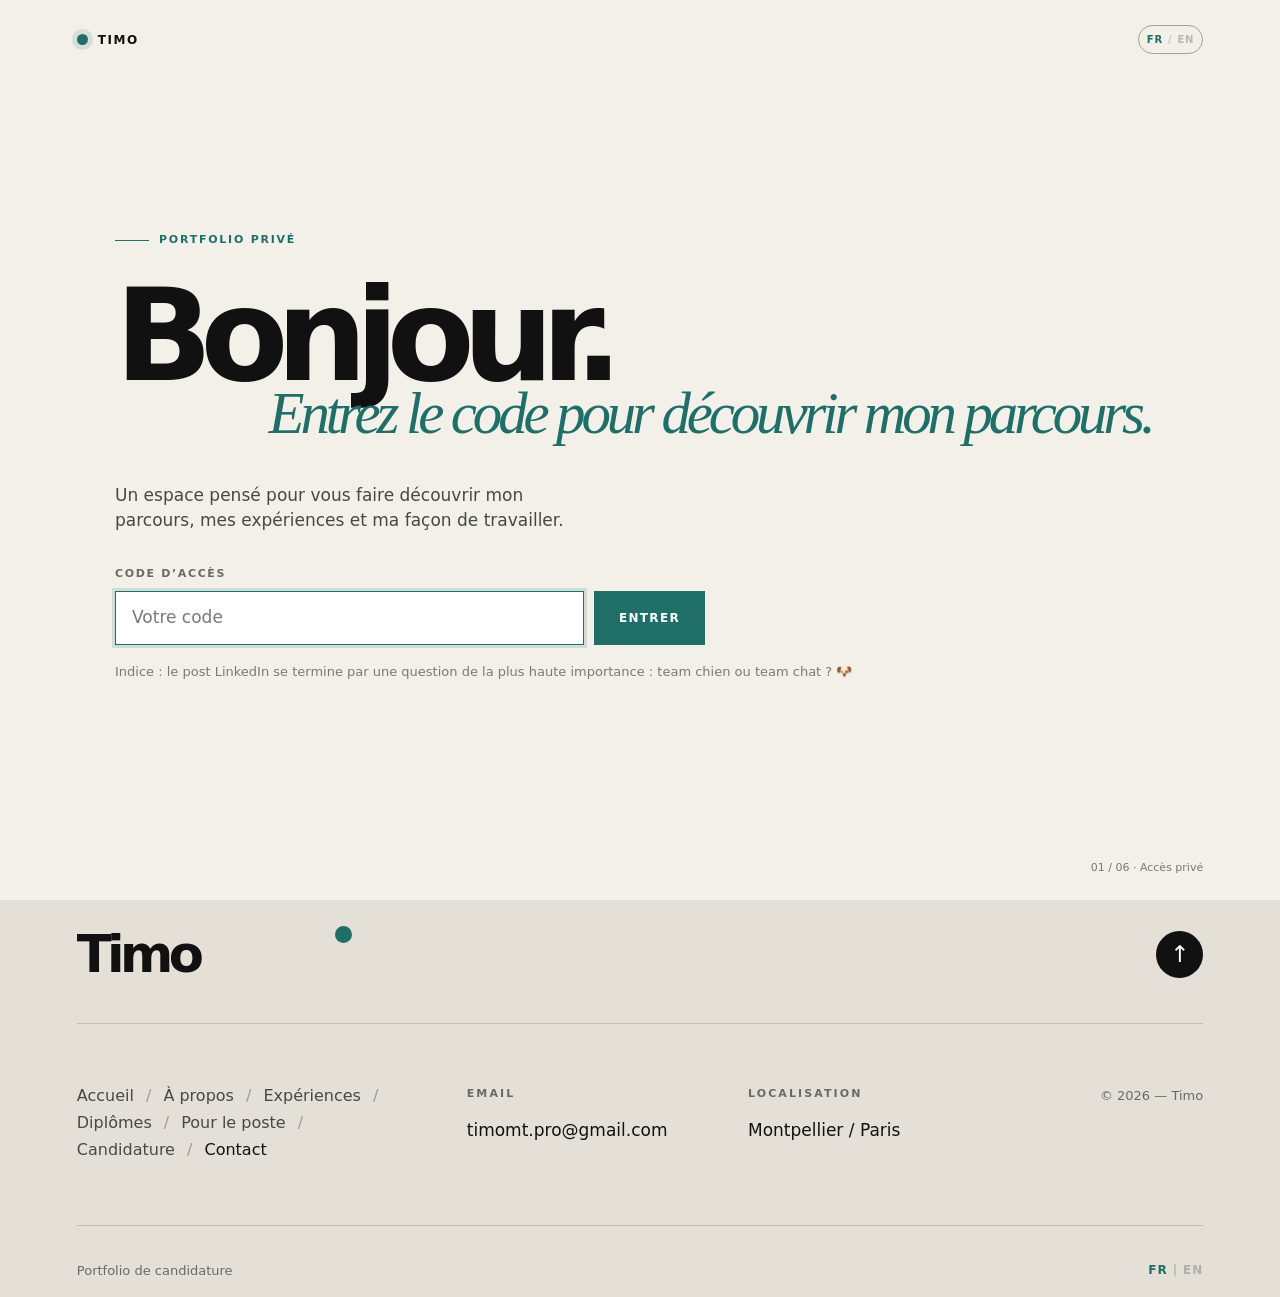
==== commit 32747852: "Mise à jour du site : thème clair, page Pour le poste, bouton CV Co-Authored-By: Claude Sonnet 5.5 <" ====
--- a/index.html
+++ b/index.html
@@ -3,14 +3,14 @@
 <head>
 <meta charset="utf-8">
 <meta name="viewport" content="width=device-width, initial-scale=1, viewport-fit=cover">
-<meta name="theme-color" content="#111111">
+<meta name="theme-color" content="#f3f0e9">
 <meta name="description" content="Timo — candidature pour l'alternance Chef de projet campagnes chez Loopstr.">
 <title>Bonjour Loopstr — Timo</title>
-<link rel="icon" href="data:image/svg+xml,%3Csvg xmlns='http://www.w3.org/2000/svg' viewBox='0 0 32 32'%3E%3Crect width='32' height='32' rx='16' fill='%23111'/%3E%3Ccircle cx='16' cy='16' r='6' fill='%23d8ff62'/%3E%3C/svg%3E">
+<link rel="icon" href="data:image/svg+xml,%3Csvg xmlns='http://www.w3.org/2000/svg' viewBox='0 0 32 32'%3E%3Crect width='32' height='32' rx='16' fill='%23111'/%3E%3Ccircle cx='16' cy='16' r='6' fill='%231f6f68'/%3E%3C/svg%3E">
 <style>:root {
   --ink: #111111;
   --paper: #f3f0e9;
-  --lime: #d8ff62;
+  --lime: #b7d3f2;
   --cyan: #8de9e0;
   --muted: #686b64;
   --line: rgba(17,17,17,.18);
@@ -28,18 +28,18 @@
 .site-header { position: absolute; z-index: 5; inset: 0 0 auto; display: flex; align-items: center; justify-content: space-between; width: min(1160px, 88vw); margin: 0 auto; padding: 25px 0; }
 .dark .site-header { color: var(--paper); }
 .brand { display: inline-flex; align-items: center; gap: 10px; font-size: 12px; font-weight: 800; letter-spacing: .13em; text-transform: uppercase; }
-.brand-mark { width: 11px; height: 11px; border-radius: 50%; background: var(--lime); box-shadow: 0 0 0 5px rgba(216,255,98,.14); }
+.brand-mark { width: 11px; height: 11px; border-radius: 50%; background: var(--lime); box-shadow: 0 0 0 5px rgba(183,211,242,.14); }
 .site-nav { display: flex; align-items: center; gap: 22px; color: #474b45; font-size: 11px; font-weight: 800; letter-spacing: .11em; text-transform: uppercase; }
 .dark .site-nav { color: #bfc1bb; }
 .site-nav a { transition: color .2s ease; }
-.site-nav a:hover, .site-nav a:focus-visible, .site-nav a[aria-current="page"] { color: #657c00; }
+.site-nav a:hover, .site-nav a:focus-visible, .site-nav a[aria-current="page"] { color: #1f6f68; }
 .dark .site-nav a:hover, .dark .site-nav a:focus-visible, .dark .site-nav a[aria-current="page"] { color: var(--lime); }
 .language-toggle { display: inline-flex; align-items: center; gap: 5px; margin-left: 5px; padding: 6px 8px; border: 1px solid rgba(17,17,17,.35); border-radius: 999px; background: transparent; color: #777b73; cursor: pointer; font-size: 10px; font-weight: 800; letter-spacing: .08em; }
 .dark .language-toggle { border-color: rgba(243,240,233,.36); color: #aeb1a9; }
-.language-toggle:hover, .language-toggle:focus-visible { border-color: #657c00; color: #657c00; outline: none; }
+.language-toggle:hover, .language-toggle:focus-visible { border-color: #1f6f68; color: #1f6f68; outline: none; }
 .dark .language-toggle:hover, .dark .language-toggle:focus-visible { border-color: var(--lime); color: var(--lime); }
 .language-toggle [data-lang-option] { opacity: .48; }
-.language-toggle [data-lang-option].is-active { opacity: 1; color: #657c00; }
+.language-toggle [data-lang-option].is-active { opacity: 1; color: #1f6f68; }
 .dark .language-toggle [data-lang-option].is-active { color: var(--lime); }
 .language-separator { opacity: .38; }
 
@@ -56,7 +56,7 @@
 .access-form-row { display: grid; grid-template-columns: 1fr auto; gap: 10px; }
 .access-form input { width: 100%; min-height: 52px; padding: 13px 16px; border: 1px solid rgba(243,240,233,.34); border-radius: 0; background: rgba(243,240,233,.05); color: var(--paper); font: inherit; font-size: 17px; outline: none; }
 .access-form input::placeholder { color: #777b73; }
-.access-form input:focus { border-color: var(--lime); box-shadow: 0 0 0 3px rgba(216,255,98,.14); }
+.access-form input:focus { border-color: var(--lime); box-shadow: 0 0 0 3px rgba(183,211,242,.14); }
 .access-form input[aria-invalid="true"] { border-color: #ef807d; }
 .access-form button { min-height: 52px; padding: 0 24px; border: 1px solid var(--lime); background: var(--lime); color: var(--ink); cursor: pointer; font-size: 12px; font-weight: 800; letter-spacing: .11em; text-transform: uppercase; }
 .access-form button:hover, .access-form button:focus-visible { background: var(--paper); border-color: var(--paper); outline: none; }
@@ -81,10 +81,10 @@
 .page { min-height: 100svh; padding: 150px 6vw 90px; }
 .page-inner { width: min(1120px, 100%); margin: 0 auto; }
 .page-head { display: grid; grid-template-columns: minmax(0, 1fr) 280px; gap: 9vw; align-items: end; padding-bottom: 60px; border-bottom: 1px solid var(--line); }
-.kicker { margin-bottom: 18px; color: #657c00; font-size: 11px; font-weight: 800; letter-spacing: .16em; text-transform: uppercase; }
+.kicker { margin-bottom: 18px; color: #1f6f68; font-size: 11px; font-weight: 800; letter-spacing: .16em; text-transform: uppercase; }
 .dark .kicker { color: var(--lime); }
 .page h1 { max-width: 800px; margin: 0; font-size: clamp(3.4rem, 8vw, 8.7rem); line-height: .84; letter-spacing: -.085em; font-weight: 800; }
-.page h1 em { color: #657c00; font-family: var(--serif); font-weight: 400; }
+.page h1 em { color: #1f6f68; font-family: var(--serif); font-weight: 400; }
 .dark .page h1 em { color: var(--lime); }
 .page-lead { margin: 0; color: var(--muted); font-size: 17px; }
 .dark .page-lead { color: #b8bbb4; }
@@ -99,14 +99,15 @@
 .fact:nth-child(2) { background: var(--lime); color: var(--ink); }
 .fact .number { display: block; font-size: 3.3rem; line-height: .9; font-weight: 800; letter-spacing: -.08em; }
 .fact p { margin: 15px 0 0; color: #c3c5bf; font-size: 15px; }
-.fact:nth-child(2) p { color: #37400d; }
+.fact:nth-child(2) p { color: #173f3b; }
 
 .experience-list { display: grid; gap: 2px; margin-top: 60px; }
 .experience { background: #e4e0d7; }
 .experience:nth-child(2) { background: var(--lime); }
 .experience:nth-child(3) { background: var(--cyan); }
 .experience:nth-child(4) { background: #ded7ee; }
-.experience:nth-child(5) { background: #f0cfac; }
+.experience:nth-child(5) { background: #d6e4dc; }
+.experience:nth-child(6) { background: #f0cfac; }
 .experience-toggle { display: grid; grid-template-columns: 90px 1fr 35px; gap: 22px; align-items: center; width: 100%; padding: 24px; border: 0; background: transparent; color: var(--ink); cursor: pointer; text-align: left; }
 .experience-toggle:hover, .experience-toggle:focus-visible { background: rgba(17,17,17,.06); outline: none; }
 .experience-index { color: rgba(17,17,17,.47); font-size: 11px; font-weight: 800; letter-spacing: .13em; }
@@ -132,7 +133,7 @@
 .world-note { align-self: end; padding: 28px; background: var(--cyan); }
 .world-note strong { display: block; font-family: var(--serif); font-size: 33px; line-height: .98; font-weight: 400; }
 .world-note p { margin: 17px 0 0; color: #285f5a; }
-.photo-slot { position: relative; min-height: 215px; margin-bottom: 17px; overflow: hidden; display: grid; place-items: end start; padding: 16px; background: linear-gradient(140deg, rgba(216,255,98,.35), rgba(141,233,224,.2) 48%, rgba(17,17,17,.75) 48%); }
+.photo-slot { position: relative; min-height: 215px; margin-bottom: 17px; overflow: hidden; display: grid; place-items: end start; padding: 16px; background: linear-gradient(140deg, rgba(183,211,242,.35), rgba(141,233,224,.2) 48%, rgba(17,17,17,.75) 48%); }
 .photo-slot img { position: absolute; inset: 0; width: 100%; height: 100%; object-fit: cover; }
 .photo-slot:has(img)::after, .photo-slot:has(img) span { display: none; }
 .photo-slot::after { content: 'PHOTO À AJOUTER'; position: absolute; inset: 18px; display: grid; place-items: center; border: 1px dashed rgba(243,240,233,.65); color: rgba(243,240,233,.82); font-size: 10px; font-weight: 800; letter-spacing: .14em; }
@@ -140,17 +141,17 @@
 
 .loopstr-page { background: var(--lime); }
 .loopstr-page .page-head { border-color: rgba(17,17,17,.26); }
-.loopstr-page .kicker { color: #526700; }
-.loopstr-page .page-lead { color: #37400d; }
+.loopstr-page .kicker { color: #17524e; }
+.loopstr-page .page-lead { color: #173f3b; }
 .why-grid { display: grid; grid-template-columns: repeat(3, 1fr); gap: 2px; margin-top: 60px; }
 .why-card { min-height: 230px; padding: 24px; background: var(--ink); color: var(--paper); }
 .why-card h2 { margin: 44px 0 11px; font-size: 25px; line-height: .98; letter-spacing: -.04em; }
 .why-card p { margin: 0; color: #c3c5bf; }
 .letter { display: grid; grid-template-columns: 1fr .75fr; gap: 9vw; margin-top: 2px; padding: 65px 0 0; }
 .letter h2 { margin: 0 0 20px; font-size: clamp(2rem, 4.5vw, 4.5rem); line-height: .92; letter-spacing: -.07em; }
-.letter p { max-width: 620px; color: #37400d; font-size: 18px; }
+.letter p { max-width: 620px; color: #173f3b; font-size: 18px; }
 .letter-card { padding: 25px; border: 1px solid rgba(17,17,17,.35); }
-.letter-card .label { color: #526700; font-size: 11px; font-weight: 800; letter-spacing: .13em; text-transform: uppercase; }
+.letter-card .label { color: #17524e; font-size: 11px; font-weight: 800; letter-spacing: .13em; text-transform: uppercase; }
 .letter-card p { margin: 16px 0 0; font-size: 16px; }
 
 .competence-grid { display: grid; grid-template-columns: repeat(2, 1fr); gap: 2px; margin-top: 60px; }
@@ -168,7 +169,7 @@
 .qualification-list { display: grid; gap: 2px; }
 .qualification { display: grid; grid-template-columns: 145px 1fr; gap: 20px; padding: 17px 0; border-top: 1px solid var(--line); }
 .qualification:last-child { border-bottom: 1px solid var(--line); }
-.qualification-date { color: #657c00; font-size: 11px; font-weight: 800; letter-spacing: .08em; text-transform: uppercase; }
+.qualification-date { color: #1f6f68; font-size: 11px; font-weight: 800; letter-spacing: .08em; text-transform: uppercase; }
 .qualification strong { display: block; font-size: 17px; line-height: 1.1; }
 .qualification span { display: block; margin-top: 4px; color: var(--muted); font-size: 14px; }
 .language-panel { align-self: end; padding: 25px; background: var(--ink); color: var(--paper); }
@@ -178,7 +179,7 @@
 
 .page-footer { display: flex; justify-content: space-between; gap: 20px; width: min(1120px, 88vw); margin: 0 auto; padding: 0 0 30px; color: #777b73; font-size: 11px; }
 .dark .page-footer { color: #777b73; }
-.page-footer span:last-child { color: #657c00; }
+.page-footer span:last-child { color: #1f6f68; }
 .dark .page-footer span:last-child { color: var(--lime); }
 
 .site-footer { margin-top: 0; padding: 31px 6vw 17px; background: var(--ink); color: var(--paper); }
@@ -206,7 +207,7 @@
 @media (max-width: 800px) {
   .site-header { width: 88vw; padding-top: 18px; }
   .site-nav { gap: 9px; font-size: 9px; }
-  .site-nav a:nth-child(2) { display: none; }
+  
   .language-toggle { margin-left: 0; padding: 5px 7px; }
   .landing { padding-inline: 6vw; }
   .landing h1 { font-size: clamp(4rem, 19vw, 8rem); }
@@ -241,9 +242,68 @@
 
 .page-route[hidden]{display:none}
 .user-photo{display:block;min-height:0;margin-top:50px}.user-photo img{position:static;display:block;width:100%;height:auto;max-height:640px;object-fit:cover}
+.landing-pitch{margin:14px 0 0;max-width:520px;color:inherit;opacity:.85;font-size:1.02rem;line-height:1.5}.skills-block{padding-top:70px}
+.skills-block .section-title{max-width:760px}
+.skills-block h2 em{color:#1f6f68;font-family:var(--serif);font-weight:400}
+.skills-lead{max-width:640px;margin:0;color:#454943;font-size:18px}
+.skills-block .competence-grid{margin-top:40px}
+.language-panel--wide{margin-top:28px;display:grid;grid-template-columns:repeat(2,1fr);column-gap:48px;align-self:auto}
+.language-panel--wide h3{grid-column:1/-1}
+.qualifications--solo{grid-template-columns:1fr;max-width:900px}
+@media (max-width:800px){.language-panel--wide{grid-template-columns:1fr}.skills-block{padding-top:46px}}
+@media (max-width:800px){.site-nav{flex-wrap:wrap;justify-content:flex-end;row-gap:6px}.site-header{align-items:flex-start}}
+@media (max-width:800px){.landing h1 span,.access-title span{transform:none;margin-left:9vw}}
 </style>
+<style id="light-theme">
+:root{--deep:#1f4f4b;--teal:#1f6f68}
+.brand-mark{background:var(--teal);box-shadow:0 0 0 5px rgba(31,111,104,.14)}
+.access-gate,.landing{background:var(--paper);color:var(--ink)}
+.landing-kicker,.landing h1 span,.access-title span{color:var(--teal)}
+.landing-bottom{border-top-color:rgba(17,17,17,.2)}
+.landing-intro,.access-intro,.landing-pitch{color:#454943}
+.landing-meta,.access-form label{color:#686b64}
+.access-note,.access-gate-footer,.landing-footer,.access-form input::placeholder{color:#777b73}
+.access-form input{border-color:rgba(17,17,17,.34);background:#fff;color:var(--ink)}
+.access-form input:focus{border-color:var(--teal);box-shadow:0 0 0 3px rgba(31,111,104,.16)}
+.access-form button{border-color:var(--teal);background:var(--teal);color:#fff}
+.access-form button:hover,.access-form button:focus-visible{background:var(--ink);border-color:var(--ink)}
+.access-form input[aria-invalid="true"]{border-color:#b3412f}.access-error{color:#b3412f}
+.enter-link,.back-link{color:var(--teal)}.enter-link:hover,.back-link:hover{color:var(--ink)}
+.fact,.why-card,.language-panel{background:var(--deep)}
+.fact:nth-child(2){background:#b7d3f2;color:var(--ink)}
+.fact:nth-child(2) p{color:#1f4f4b}
+.site-footer{background:#e4e0d7;color:var(--ink)}
+.footer-logo{color:var(--ink)}
+.footer-dot{background:var(--teal)}
+.footer-top-button{background:var(--ink);color:#fff}
+.site-footer-rule,.site-footer-bottom{border-color:rgba(17,17,17,.16);background-color:transparent}
+.site-footer-rule{background:rgba(17,17,17,.16)}
+.footer-nav,.footer-nav a{color:#454943}
+.footer-nav a::after{color:#9a9d96}
+.footer-nav a:hover,.footer-nav a:focus-visible,.footer-language-toggle:hover,.footer-language-toggle:focus-visible{color:var(--teal)}
+.site-footer-bottom,.footer-label,.footer-copyright{color:#686b64}
+.site-footer a[href^="mailto"]{color:var(--ink)}
+.footer-value{color:var(--ink)}.footer-value:hover,.footer-value:focus-visible{color:var(--teal)}.footer-language-toggle{color:#686b64}.footer-language-toggle [data-lang-option].is-active{color:var(--ink)}.footer-language-toggle [data-lang-option]{color:#777b73}.footer-language-toggle [data-lang-option].is-active{color:var(--teal)}
+.letter{grid-template-columns:1fr!important;max-width:820px}
+.cta-row{display:flex;flex-wrap:wrap;gap:12px;margin:28px 0 0!important}.cta{display:inline-block;padding:14px 22px;border:1px solid #173f3b;color:#173f3b;font-size:12px;font-weight:800;letter-spacing:.11em;text-transform:uppercase;text-decoration:none}.cta--fill{background:#173f3b;color:#fff}.cta:hover,.cta:focus-visible{background:var(--ink);border-color:var(--ink);color:#fff;outline:none}
+.site-nav a.nav-cv{padding:7px 12px;border:1px solid currentColor;border-radius:999px;color:#1f6f68}.site-nav a.nav-cv:hover,.site-nav a.nav-cv:focus-visible{background:#1f6f68;border-color:#1f6f68;color:#fff}
+.more{margin-top:26px;max-width:640px;border-top:1px solid rgba(17,17,17,.2);border-bottom:1px solid rgba(17,17,17,.2)}
+.more summary{display:flex;justify-content:space-between;align-items:center;padding:16px 0;cursor:pointer;list-style:none;font-size:12px;font-weight:800;letter-spacing:.12em;text-transform:uppercase;color:#1f6f68}
+.more summary::-webkit-details-marker{display:none}
+.more summary::after{content:'+';font-size:22px;line-height:1;transition:transform .3s ease}
+.more[open] summary::after{transform:rotate(45deg)}
+.more ul{margin:0;padding:0 0 18px 18px;color:#454943;font-size:16px;line-height:1.7;animation:moreIn .4s ease both}
+@keyframes moreIn{from{opacity:0;transform:translateY(-6px)}to{opacity:1;transform:none}}
+.js .reveal{opacity:0;transform:translateY(26px);transition:opacity .7s ease,transform .7s cubic-bezier(.2,.7,.2,1);transition-delay:var(--d,0s)}
+.js .reveal.is-in{opacity:1;transform:none}
+.page-route:not([hidden])>main{animation:pageIn .55s ease both}
+@keyframes pageIn{from{opacity:0;transform:translateY(14px)}to{opacity:1;transform:none}}
+@media (prefers-reduced-motion:reduce){.js .reveal{opacity:1;transform:none;transition:none}.page-route:not([hidden])>main,.more ul{animation:none}}
+.skills-block{padding-top:56px}.skills-block .language-panel--wide{margin-top:0}
+</style>
+<script>document.documentElement.classList.add("js")</script>
 </head>
-<body class="dark access-locked">
+<body class="access-locked">
 <section class="access-gate" data-access-gate role="dialog" aria-modal="true" aria-labelledby="access-title">
     <div class="access-gate-header">
       <a class="brand" href="#/" tabindex="-1"><span class="brand-mark"></span>Timo</a>
@@ -270,9 +330,10 @@
     <nav class="site-nav" aria-label="Navigation principale" data-i18n-aria="aria_nav_main">
       <a href="#/parcours" data-i18n="nav_about">À propos</a>
       <a href="#/experiences" data-i18n="nav_experiences">Expériences</a>
-      <a href="#/competences" data-i18n="nav_skills">Compétences</a>
-      <a href="#/international" data-i18n="nav_international">International</a>
+      <a href="#/diplomes" data-i18n="nav_skills">Diplômes</a>
+      <a href="#/finance" data-i18n="nav_finance">Pour le poste</a>
       <a href="#/loopstr" data-i18n="nav_loopstr">Loopstr</a>
+      <a class="nav-cv" href="CV-Timo-Marguerat-Trichard.pdf" download target="_blank" rel="noopener" data-i18n="nav_cv">CV ↓</a>
       <button class="language-toggle" type="button" data-lang-toggle aria-label="Passer en anglais" aria-pressed="false"><span data-lang-option="fr">FR</span><span class="language-separator">/</span><span data-lang-option="en">EN</span></button>
     </nav>
   </header>
@@ -281,7 +342,8 @@
       <div class="landing-kicker" data-i18n="landing_kicker">Candidature · chef de projet campagnes</div>
       <h1 data-i18n-html="landing_title">Bonjour Loopstr.<span>Je suis peut-être votre homme.</span></h1>
       <div class="landing-bottom">
-        <p class="landing-intro" data-i18n="landing_intro">Un parcours international, une vraie culture du terrain et l’envie de faire avancer les campagnes avec vous.</p>
+        <p class="landing-intro" data-i18n="landing_intro">Un parcours international, une vraie culture du terrain et l’envie de faire avancer vos campagnes.</p>
+        <p class="landing-pitch" data-i18n="landing_pitch">Étudiant en Master à Montpellier Business School, je cherche une alternance de deux ans (chef de projet campagnes, SDR, BDR, chargé d’affaires…) pour apprendre au contact d’une équipe et prendre progressivement des responsabilités.</p>
         <div class="landing-meta">
           <a class="enter-link" href="#/parcours" data-i18n="landing_enter">Entrer dans le parcours</a>
           <span data-i18n="landing_meta">Timo · Master Programme Grande École · MBS</span>
@@ -306,11 +368,29 @@
           <p data-i18n="about_p1">J’ai grandi entre plusieurs cultures et évolué dans des métiers très différents. Cette diversité a surtout construit ma curiosité, mon autonomie et mon envie de comprendre comment les gens travaillent ensemble.</p>
           <p data-i18n="about_p2">Aujourd’hui, je suis en Master Programme Grande École à Montpellier Business School. Je cherche une alternance pour apprendre un métier au croisement de la tech, de l’influence et du business.</p>
           <p class="quote" data-i18n="about_quote">Je n’ai pas un parcours tout tracé. J’ai un parcours qui m’a appris à m’adapter.</p>
+          <details class="more">
+            <summary data-i18n="more_sum">Au-delà du CV</summary>
+            <ul>
+              <li data-i18n="more_1">1ʳᵉ place au concours d’éloquence IDRAC Montpellier 2025</li>
+              <li data-i18n="more_2">Sport : cross-training, natation, course à pied, randonnée</li>
+              <li data-i18n="more_3">Lecture de biographies, presse internationale et économique</li>
+            </ul>
+          </details>
         </div>
         <div class="fact-stack">
           <div class="fact"><span class="number">7+</span><p data-i18n="about_fact1">années dans des environnements professionnels très différents.</p></div>
           <div class="fact"><span class="number">10</span><p data-i18n="about_fact2">ans à l’étranger, entre la Suisse, l’Afrique du Sud et le Japon.</p></div>
         </div>
+      </div>
+
+      <div class="skills-block">
+        <aside class="language-panel language-panel--wide">
+          <h3 data-i18n="comp_lang_title">Langues</h3>
+          <div class="language-row"><span data-i18n="comp_lang_fr">Français</span><span data-i18n="comp_lang_fr_level">Langue maternelle</span></div>
+          <div class="language-row"><span data-i18n="comp_lang_en">Anglais</span><span data-i18n="comp_lang_en_level">Bilingue · parcours international</span></div>
+          <div class="language-row"><span data-i18n="comp_lang_es">Espagnol</span><span data-i18n="comp_lang_es_level">B1 · intermédiaire</span></div>
+          <div class="language-row"><span data-i18n="comp_lang_pt">Portugais</span><span data-i18n="comp_lang_pt_level">A2 · notions</span></div>
+        </aside>
       </div>
     </div>
   </main></div>
@@ -361,17 +441,28 @@
         <article class="experience" data-open="false">
           <button class="experience-toggle" type="button" aria-expanded="false">
             <span class="experience-index">04</span>
-            <span><span class="experience-title" data-i18n="exp4_title">Atelier du Ride</span><span class="experience-role" data-i18n="exp4_role">Communication · contenus · développement</span><span class="experience-date" data-i18n="exp4_date">Octobre 2022 – Août 2023 · Octobre 2023 – Juillet 2024</span></span>
+            <span><span class="experience-title" data-i18n="exp4_title">Atelier du Ride</span><span class="experience-role" data-i18n="exp4_role">Alternance · Chargé de développement commercial</span><span class="experience-date" data-i18n="exp4_date">Octobre 2023 – Juillet 2024</span></span>
             <span class="experience-plus" aria-hidden="true">+</span>
           </button>
           <div class="experience-details">
-            <div><span class="small-label" data-i18n="exp4_label">Ce que j’y ai fait</span><p data-i18n="exp4_desc">Prospection B2B et B2C, devis, commandes, événements et création de contenus pour les réseaux sociaux. J’y ai retrouvé ce qui m’attire dans l’influence : relier une marque, une idée et un public.</p></div>
-            <ul><li data-i18n="exp4_li1">Développement commercial</li><li data-i18n="exp4_li2">Communication digitale</li><li data-i18n="exp4_li3">Création de contenus</li></ul>
+            <div><span class="small-label" data-i18n="exp4_label">Ce que j’y ai fait</span><p data-i18n="exp4_desc">Analyse et validation des devis B2B et B2C, contrôle de la rentabilité des commandes, gestion des commandes en ligne et suivi de la relation client, rédaction des CGV. En parallèle, la réparation de matériel de glisse (surf, foil, kitesurf, windsurf, wingfoil) a renforcé ma connaissance des produits.</p></div>
+            <ul><li data-i18n="exp4_li1">Devis et rentabilité B2B / B2C</li><li data-i18n="exp4_li2">Commandes en ligne et relation client</li><li data-i18n="exp4_li3">Rédaction des CGV</li></ul>
           </div>
         </article>
         <article class="experience" data-open="false">
           <button class="experience-toggle" type="button" aria-expanded="false">
             <span class="experience-index">05</span>
+            <span><span class="experience-title" data-i18n="exp4_title">Atelier du Ride</span><span class="experience-role" data-i18n="exp4b_role">Alternance · Chargé de communication</span><span class="experience-date" data-i18n="exp4b_date">Octobre 2022 – Août 2023</span></span>
+            <span class="experience-plus" aria-hidden="true">+</span>
+          </button>
+          <div class="experience-details">
+            <div><span class="small-label" data-i18n="exp4_label">Ce que j’y ai fait</span><p data-i18n="exp4b_desc">Création de supports commerciaux, animation des réseaux sociaux et participation à l’organisation d’événements. En parallèle, la réparation de matériel de kitesurf a renforcé ma connaissance des produits et des attentes de nos clients, me permettant de gagner en autonomie dans les missions commerciales.</p></div>
+            <ul><li data-i18n="exp4b_li1">Supports commerciaux</li><li data-i18n="exp4b_li2">Animation des réseaux sociaux</li><li data-i18n="exp4b_li3">Organisation d’événements</li></ul>
+          </div>
+        </article>
+        <article class="experience" data-open="false">
+          <button class="experience-toggle" type="button" aria-expanded="false">
+            <span class="experience-index">06</span>
             <span><span class="experience-title" data-i18n="exp5_title">Garçon de café · Chez Bruno</span><span class="experience-role" data-i18n="exp5_role">Accueil · conseil · vente · caisse</span><span class="experience-date" data-i18n="exp5_date">Septembre 2019 – Avril 2022</span></span>
             <span class="experience-plus" aria-hidden="true">+</span>
           </button>
@@ -383,26 +474,18 @@
       </div>
     </div>
   </main></div>
-<div class="page-route" data-route="competences" hidden><main class="page">
+<div class="page-route" data-route="diplomes" hidden><main class="page">
     <div class="page-inner">
       <div class="page-head">
         <div>
-          <div class="kicker" data-i18n="comp_kicker">04 / 06 · Compétences & savoir-faire</div>
-          <h1 data-i18n-html="comp_title">Ce que je peux <em>mobiliser.</em></h1>
-        </div>
-        <p class="page-lead" data-i18n="comp_lead">Des compétences construites entre études, terrain, outils numériques et expériences internationales.</p>
-      </div>
-
-      <div class="competence-grid">
-        <article class="competence-card"><span class="small-label" data-i18n="comp_card1_label">01 / Organiser</span><h2 data-i18n="comp_card1_title">Coordination & opérations</h2><p data-i18n="comp_card1_p">Organisation d’événements, service à table et traiteur, gestion de point de vente, ouverture et fermeture, logistique et suivi opérationnel.</p></article>
-        <article class="competence-card"><span class="small-label" data-i18n="comp_card2_label">02 / Développer</span><h2 data-i18n="comp_card2_title">Communication & relationnel</h2><p data-i18n="comp_card2_p">Prospection B2B et B2C, relation client, devis, commandes, réseaux sociaux et accompagnement de projets.</p></article>
-        <article class="competence-card"><span class="small-label" data-i18n="comp_card3_label">03 / Produire</span><h2 data-i18n="comp_card3_title">Outils & création</h2><p data-i18n="comp_card3_p">Pack Office, Excel avancé, Google et Apple, Meta Business Suite, WordPress, WooCommerce, Adobe, Canva et outils d’IA.</p></article>
-        <article class="competence-card"><span class="small-label" data-i18n="comp_card4_label">04 / Servir</span><h2 data-i18n="comp_card4_title">Savoir-faire terrain</h2><p data-i18n="comp_card4_p">Service à emporter, service à table, cocktails, buvette gros débit, gestion de caisse, accueil et qualité de l’expérience.</p></article>
-      </div>
-
-      <div class="qualifications">
+          <div class="kicker" data-i18n="dip_kicker">04 / 06 · Diplômes & certifications</div>
+          <h1 data-i18n-html="dip_title">Ce que j’ai <em>appris et validé.</em></h1>
+        </div>
+        <p class="page-lead" data-i18n="dip_lead">Du Bachelor au Master Programme Grande École, en passant par des certifications de secourisme et de sauvetage.</p>
+      </div>
+
+      <div class="qualifications qualifications--solo">
         <div>
-          <h2 data-i18n="comp_qual_title">Diplômes & certifications</h2>
           <div class="qualification-list">
             <div class="qualification"><div class="qualification-date" data-i18n="comp_mbs_date">2026 – 2028</div><div><strong data-i18n="comp_mbs_title">Master Programme Grande École</strong><span data-i18n="comp_mbs_school">Montpellier Business School</span></div></div>
             <div class="qualification"><div class="qualification-date" data-i18n="comp_b3_date">2024 – 2025</div><div><strong data-i18n="comp_b3_title">Bachelor 3 Marketing & Gestion · option finance</strong><span data-i18n="comp_b3_school">IDRAC Business School · Montpellier</span></div></div>
@@ -411,37 +494,35 @@
             <div class="qualification"><div class="qualification-date" data-i18n="comp_cert_date1">Avril 2021</div><div><strong data-i18n="comp_cert_title1">BNSSA</strong><span data-i18n="comp_cert_school1">Brevet national de sécurité et de sauvetage aquatique</span></div></div>
             <div class="qualification"><div class="qualification-date" data-i18n="comp_cert_date2">Septembre 2019</div><div><strong data-i18n="comp_cert_title2">PSE1</strong><span data-i18n="comp_cert_school2">Premiers secours en équipe · Protection Civile de Paris</span></div></div>
           </div>
-        </div>
-        <aside class="language-panel">
-          <h3 data-i18n="comp_lang_title">Langues</h3>
-          <div class="language-row"><span data-i18n="comp_lang_fr">Français</span><span data-i18n="comp_lang_fr_level">Langue maternelle</span></div>
-          <div class="language-row"><span data-i18n="comp_lang_en">Anglais</span><span data-i18n="comp_lang_en_level">Bilingue · parcours international</span></div>
-          <div class="language-row"><span data-i18n="comp_lang_es">Espagnol</span><span data-i18n="comp_lang_es_level">B1 · intermédiaire</span></div>
-          <div class="language-row"><span data-i18n="comp_lang_pt">Portugais</span><span data-i18n="comp_lang_pt_level">A2 · notions</span></div>
-        </aside>
+          <h2 class="tech-title" data-i18n="tech_title" style="margin-top:56px">IA & tech : formé par la pratique</h2>
+          <div class="qualification-list">
+            <div class="qualification"><div class="qualification-date" data-i18n="tech_date1">Depuis 2025</div><div><strong data-i18n="tech_title1">Claude</strong><span data-i18n="tech_desc1">Rédaction, analyse, structuration de dossiers et prototypage no-code.</span></div></div>
+            <div class="qualification"><div class="qualification-date" data-i18n="tech_date2">Depuis 2022</div><div><strong data-i18n="tech_title2">ChatGPT Pro</strong><span data-i18n="tech_desc2">Usage quotidien de l’IA générative pour apprendre, produire et gagner du temps.</span></div></div>
+            <div class="qualification"><div class="qualification-date" data-i18n="tech_date3">En continu</div><div><strong data-i18n="tech_title3">Outils numériques & no-code</strong><span data-i18n="tech_desc3">Excel avancé, Google Workspace, WordPress, WooCommerce, Shopify, GitHub, Meta Business Suite, Adobe, Canva.</span></div></div>
+            <div class="qualification"><div class="qualification-date" data-i18n="tech_date5">Premiers pas</div><div><strong data-i18n="tech_title5">Optimisation</strong><span data-i18n="tech_desc5">Optimisation des coûts d’exploitation et des marges, outils de gestion et reporting sous Excel : une première approche de l’amélioration continue.</span></div></div>
+            <div class="qualification"><div class="qualification-date" data-i18n="tech_date4">Veille</div><div><strong data-i18n="tech_title4">Presse économique & innovation</strong><span data-i18n="tech_desc4">Intérêt pour les technologies qui transforment les métiers, de l’IA à la transition énergétique.</span></div></div>
+          </div>
+        </div>
       </div>
     </div>
   </main></div>
-<div class="page-route" data-route="international" hidden><main class="page">
+<div class="page-route" data-route="finance" hidden><main class="page">
     <div class="page-inner">
       <div class="page-head">
         <div>
-          <div class="kicker" data-i18n="int_kicker">05 / 06 · International</div>
-          <h1 data-i18n-html="int_title">Changer de pays m’a appris à changer de <em>point de vue.</em></h1>
-        </div>
-        <p class="page-lead" data-i18n="int_lead">La Suisse, l’Afrique du Sud et le Japon ont façonné une partie de mon regard, de mes habitudes et de ma façon d’entrer en relation.</p>
-      </div>
-
-      <div class="world-layout">
-        <div>
-          <div class="photo-slot" role="img" aria-label="Emplacement prévu pour une photo liée au parcours international" data-i18n-aria="aria_photo"><span data-i18n="int_photo">Photo / carnet de voyage</span></div>
-          <div class="route-line" aria-label="Parcours international" data-i18n-aria="aria_route">
-            <div class="route-item"><span class="route-dot"></span><div><h2 data-i18n="country_swiss">Suisse</h2><p data-i18n="int_swiss">Premiers repères dans un environnement multiculturel.</p></div></div>
-            <div class="route-item"><span class="route-dot"></span><div><h2 data-i18n="country_sa">Afrique du Sud</h2><p data-i18n="int_sa">Anglais quotidien, ouverture et capacité d’adaptation.</p></div></div>
-            <div class="route-item"><span class="route-dot"></span><div><h2 data-i18n="country_japan">Japon</h2><p data-i18n="int_japan">Observation, précision et attention portée aux détails.</p></div></div>
-          </div>
-        </div>
-        <aside class="world-note"><strong data-i18n="int_note_title">Trois repères. Une ouverture.</strong><p data-i18n="int_note_p1">Je garde de ces années une facilité à observer avant de juger, à écouter les codes d’un groupe et à trouver ma place sans effacer ma personnalité.</p><p data-i18n="int_note_p2">Bilingue français–anglais, je suis à l’aise pour passer d’une langue à l’autre et créer un échange naturel avec des interlocuteurs différents.</p></aside>
+          <div class="kicker" data-i18n="fin_kicker">05 / 06 · Pour le poste</div>
+          <h1 data-i18n-html="fin_title">Ce que j’apporte <em>au poste.</em></h1>
+        </div>
+        <p class="page-lead" data-i18n="fin_lead">Vos critères, mes preuves : organisation, relance, cadrage, anglais et vraie curiosité pour la tech et l’IA.</p>
+      </div>
+      <div class="skills-block">
+        <div class="competence-grid">
+        <article class="competence-card"><span class="small-label" data-i18n="fin_c1_label">01 / Organiser</span><h2 data-i18n="fin_c1_title">Du brief à la livraison</h2><p data-i18n="fin_c1_p">Coordonner plusieurs interlocuteurs, tenir les délais et les validations : événements à forte affluence, dossiers en parallèle, commandes et suivi client.</p></article>
+        <article class="competence-card"><span class="small-label" data-i18n="fin_c2_label">02 / Relancer</span><h2 data-i18n="fin_c2_title">Relancer et cadrer</h2><p data-i18n="fin_c2_p">Suivi de dossiers, relances clients et fournisseurs, négociation jusqu’à la conclusion : j’ai l’habitude de faire avancer un sujet et de tenir un cadre.</p></article>
+        <article class="competence-card"><span class="small-label" data-i18n="fin_c3_label">03 / Comprendre</span><h2 data-i18n="fin_c3_title">Tech & IA au quotidien</h2><p data-i18n="fin_c3_p">ChatGPT Pro depuis 2022, Claude depuis 2025, WordPress, Shopify, GitHub : l’IA est un outil de travail, pas un effet de mode. Ce portfolio en est un exemple.</p></article>
+        <article class="competence-card"><span class="small-label" data-i18n="fin_c4_label">04 / Chiffrer</span><h2 data-i18n="fin_c4_title">Budgets & rentabilité</h2><p data-i18n="fin_c4_p">Suivi budgétaire, marges, devis et reporting Excel : utile pour cadrer le budget d’une campagne et en suivre la rentabilité.</p></article>
+      </div>
+
       </div>
     </div>
   </main></div>
@@ -452,27 +533,27 @@
           <div class="kicker" data-i18n="loop_kicker">06 / 06 · Pourquoi Loopstr</div>
           <h1 data-i18n-html="loop_title">Ce qui m’attire chez <em>Loopstr.</em></h1>
         </div>
-        <p class="page-lead" data-i18n="loop_lead">Votre format me parle : apprendre en binôme, suivre des campagnes réelles et prendre progressivement ma place.</p>
+        <p class="page-lead" data-i18n="loop_lead">Votre format me parle : apprendre en binôme, faire tourner de vraies campagnes du brief à la publication, puis prendre progressivement ma place.</p>
       </div>
 
       <div class="why-grid">
-        <article class="why-card"><h2 data-i18n="loop_card1_title">Des sujets qui bougent.</h2><p data-i18n="loop_card1_p">La tech et l’IA demandent de rester curieux, de comprendre vite et de ne pas s’accrocher à des recettes figées.</p></article>
-        <article class="why-card"><h2 data-i18n="loop_card2_title">De l’idée à l’exécution.</h2><p data-i18n="loop_card2_p">Le poste se situe entre créateurs, marques, contenus et délais — là où une bonne organisation fait la différence.</p></article>
-        <article class="why-card"><h2 data-i18n="loop_card3_title">Un apprentissage concret.</h2><p data-i18n="loop_card3_p">Commencer en binôme, observer, prendre en main, progresser : c’est la trajectoire que je recherche.</p></article>
+        <article class="why-card"><h2 data-i18n="loop_card1_title">Des marques qui innovent.</h2><p data-i18n="loop_card1_p">Piloter des campagnes pour de grandes marques de la tech et de l’IA, avec des créateurs ingénieurs, chercheurs ou développeurs : un terrain où il faut rester curieux et comprendre vite.</p></article>
+        <article class="why-card"><h2 data-i18n="loop_card2_title">Une équipe accessible.</h2><p data-i18n="loop_card2_p">Une petite équipe qui lit chaque candidature et répond à tout le monde : j’aime ce rapport direct, où l’on apprend en voyant faire.</p></article>
+        <article class="why-card"><h2 data-i18n="loop_card3_title">Un apprentissage concret.</h2><p data-i18n="loop_card3_p">Commencer en binôme, puis prendre des campagnes en main : c’est la trajectoire que je recherche.</p></article>
       </div>
 
       <div class="letter">
         <div>
           <h2 data-i18n-html="loop_letter_title">Alexandre, je serais ravi de vous montrer <em>comment je travaille.</em></h2>
           <p data-i18n="loop_letter_p">Je ne vais pas vous promettre un parcours tout fait. Je peux en revanche vous proposer de la curiosité, de l’énergie et une vraie envie d’apprendre au contact de Loopstr.</p>
-        </div>
-        <aside class="letter-card"><div class="label" data-i18n="loop_label">Candidature · Timo</div><p data-i18n-html="loop_card_detail"><strong>Master Programme Grande École</strong><br>Montpellier Business School<br><br>Alternance 2 ans · Chef de projet campagnes<br><br>Merci pour votre temps.</p></aside>
+          <p class="cta-row"><a class="cta cta--fill" href="CV-Timo-Marguerat-Trichard.pdf" download target="_blank" rel="noopener" data-i18n="cta_cv">Télécharger mon CV</a><a class="cta" data-mail href="mailto:timomt.pro@gmail.com?subject=Candidature%20alternance%20%E2%80%94%20Timo" data-i18n="cta_mail">M’écrire</a></p>
+        </div>
       </div>
     </div>
   </main></div>
 
-<footer class="site-footer" data-gated-content inert><div class="site-footer-inner"><div class="site-footer-head"><a class="footer-logo" href="#/">Timo</a><span class="footer-dot" aria-hidden="true"></span><button class="footer-top-button" type="button" data-top aria-label="Retour en haut" data-i18n-aria="aria_top">↑</button></div><div class="site-footer-rule"></div><div class="site-footer-grid"><nav class="footer-nav" aria-label="Navigation secondaire" data-i18n-aria="aria_nav_secondary"><a href="#/" data-i18n="nav_home">Accueil</a><a href="#/parcours" data-i18n="nav_about">À propos</a><a href="#/experiences" data-i18n="nav_experiences">Expériences</a><a href="#/competences" data-i18n="nav_skills">Compétences</a><a href="#/international" data-i18n="nav_international">International</a><a href="#/loopstr" data-i18n="footer_application">Candidature</a><a href="mailto:timomt.pro@gmail.com" data-i18n="footer_contact">Contact</a></nav><div><div class="footer-label" data-i18n="footer_email_label">EMAIL</div><a class="footer-value" href="mailto:timomt.pro@gmail.com">timomt.pro@gmail.com</a></div><div><div class="footer-label" data-i18n="footer_location_label">LOCALISATION</div><span class="footer-value" data-i18n="footer_location_value">Montpellier / Paris</span></div><div class="footer-copyright" data-i18n="footer_copyright">© 2026 — Timo</div></div><div class="site-footer-bottom"><span data-i18n="footer_portfolio">Portfolio de candidature</span><button class="language-toggle footer-language-toggle" type="button" data-lang-toggle aria-label="Passer en anglais" aria-pressed="false"><span data-lang-option="fr">FR</span><span class="language-separator"> | </span><span data-lang-option="en">EN</span></button></div></div></footer>
-<script id="site-edits" type="application/json">{"fr":{},"en":{}}</script>
+<footer class="site-footer" data-gated-content inert><div class="site-footer-inner"><div class="site-footer-head"><a class="footer-logo" href="#/">Timo</a><span class="footer-dot" aria-hidden="true"></span><button class="footer-top-button" type="button" data-top aria-label="Retour en haut" data-i18n-aria="aria_top">↑</button></div><div class="site-footer-rule"></div><div class="site-footer-grid"><nav class="footer-nav" aria-label="Navigation secondaire" data-i18n-aria="aria_nav_secondary"><a href="#/" data-i18n="nav_home">Accueil</a><a href="#/parcours" data-i18n="nav_about">À propos</a><a href="#/experiences" data-i18n="nav_experiences">Expériences</a><a href="#/diplomes" data-i18n="nav_skills">Diplômes</a><a href="#/finance" data-i18n="nav_finance">Pour le poste</a><a href="#/loopstr" data-i18n="footer_application">Candidature</a><a href="mailto:timomt.pro@gmail.com" data-i18n="footer_contact">Contact</a></nav><div><div class="footer-label" data-i18n="footer_email_label">EMAIL</div><a class="footer-value" href="mailto:timomt.pro@gmail.com">timomt.pro@gmail.com</a></div><div><div class="footer-label" data-i18n="footer_location_label">LOCALISATION</div><span class="footer-value" data-i18n="footer_location_value">Montpellier / Paris</span></div><div class="footer-copyright" data-i18n="footer_copyright">© 2026 — Timo</div></div><div class="site-footer-bottom"><span data-i18n="footer_portfolio">Portfolio de candidature</span><button class="language-toggle footer-language-toggle" type="button" data-lang-toggle aria-label="Passer en anglais" aria-pressed="false"><span data-lang-option="fr">FR</span><span class="language-separator"> | </span><span data-lang-option="en">EN</span></button></div></div></footer>
+<script id="site-edits" type="application/json">{"fr": {"about_lead": "Mon parcours s’est construit au fil d’expériences variées. Chaque nouveau contexte, métier et rencontre a enrichi ma façon de travailler.", "about_p1": "Dans des métiers et des cultures différents, j’ai retrouvé le même intérêt : comprendre les besoins, créer une relation de confiance et faire avancer les choses. Que ce soit dans la relation client, la communication ou l’organisation quotidienne, j’aime faire le lien entre les personnes et passer des idées à leur réalisation.", "about_p2": "Aujourd’hui, en Master Programme Grande École à Montpellier Business School, je souhaite prolonger ce fil conducteur dans une alternance en gestion de campagnes. Un métier où l’on coordonne des interlocuteurs, des contenus et des étapes pour donner vie à un projet commun.", "exp1_li1": "Peak 40 mandats en gestion", "exp1_desc": "J’ai assuré le suivi des mandats, de la prospection à la coordination entre vendeurs et acheteurs. Cette expérience m’a appris à gérer plusieurs dossiers en parallèle et à mener une négociation bilatérale jusqu’à la vente, tout en maximisant la marge.", "exp1_role": "Prospection · suivi commercial · négociation", "exp2_desc": "J’ai créé ma micro-entreprise pour donner un cadre à une activité qui me ressemble. Mes expériences dans la restauration m’ont donné des repères sur le marché, les produits et les fournisseurs, ainsi qu’une compréhension du cadre légal et fiscal du secteur. Je mobilise ces acquis dans des missions de conseil, de coordination et d’organisation d’événements, en continuant à apprendre sur le terrain.", "exp2_li3": "Accompagner des projets", "exp4b_desc": "Création de supports commerciaux, animation des réseaux sociaux et participation à l’organisation d’événements. En parallèle, la réparation de matériel de kitesurf a renforcé ma connaissance des produits et des attentes de nos clients, me permettant de gagner en autonomie dans les missions commerciales."}, "en": {}}</script>
 <script>(() => {
   document.querySelectorAll('.experience').forEach((card, i) => {
     const button = card.querySelector('.experience-toggle');
@@ -496,17 +577,14 @@
     fr: {
       nav_home: 'Accueil', nav_about: 'À propos',
       nav_experiences: 'Expériences',
-      nav_skills: 'Compétences',
-      nav_international: 'International',
+      nav_skills: 'Diplômes',
       nav_loopstr: 'Loopstr',
       footer_contact: 'Contact', footer_application: 'Candidature', footer_email_label: 'EMAIL', footer_location_label: 'LOCALISATION', footer_location_value: 'Montpellier / Paris', footer_copyright: '© 2026 — Timo', footer_portfolio: 'Portfolio de candidature',
       back: '← Retour',
-      country_swiss: 'Suisse', country_sa: 'Afrique du Sud', country_japan: 'Japon',
-      aria_top: 'Retour en haut', aria_nav_main: 'Navigation principale', aria_nav_secondary: 'Navigation secondaire', aria_route: 'Parcours international', aria_photo: 'Emplacement prévu pour une photo liée au parcours international',
-      meta_title_home: 'Bonjour Loopstr — Timo', meta_title_about: 'À propos — Timo × Loopstr', meta_title_experiences: 'Expériences — Timo × Loopstr', meta_title_skills: 'Compétences — Timo × Loopstr', meta_title_international: 'International — Timo × Loopstr', meta_title_loopstr: 'Pourquoi Loopstr — Timo × Loopstr',
+aria_top: 'Retour en haut', aria_nav_main: 'Navigation principale', aria_nav_secondary: 'Navigation secondaire',meta_title_home: 'Bonjour Loopstr — Timo', meta_title_about: 'À propos — Timo × Loopstr', meta_title_experiences: 'Expériences — Timo × Loopstr', meta_title_skills: 'Diplômes & certifications — Timo × Loopstr',meta_title_loopstr: 'Pourquoi Loopstr — Timo × Loopstr',
       landing_kicker: 'Candidature · chef de projet campagnes',
       landing_title: 'Bonjour Loopstr.<span>Je suis peut-être votre homme.</span>',
-      landing_intro: 'Un parcours international, une vraie culture du terrain et l’envie de faire avancer les campagnes avec vous.',
+      landing_intro: 'Un parcours international, une vraie culture du terrain et l’envie de faire avancer vos campagnes.',
       landing_enter: 'Entrer dans le parcours',
       landing_meta: 'Timo · Master Programme Grande École · MBS',
       access_kicker: 'Portfolio privé',
@@ -539,31 +617,33 @@
       exp3_label: 'Ce que j’y ai fait',
       exp3_desc: 'Pilotage quotidien, relation avec les fournisseurs et partenaires, suivi administratif et gestion des imprévus. Une école très concrète de l’organisation.',
       exp3_li1: 'Organisation quotidienne', exp3_li2: 'Outils de gestion et facturation', exp3_li3: 'Autonomie et prise d’initiative',
-      exp4_title: 'Atelier du Ride', exp4_role: 'Communication · contenus · développement', exp4_date: 'Octobre 2022 – Août 2023 · Octobre 2023 – Juillet 2024',
+      exp4_title: 'Atelier du Ride',
       exp4_label: 'Ce que j’y ai fait',
-      exp4_desc: 'Prospection B2B et B2C, devis, commandes, événements et création de contenus pour les réseaux sociaux. J’y ai retrouvé ce qui m’attire dans l’influence : relier une marque, une idée et un public.',
-      exp4_li1: 'Développement commercial', exp4_li2: 'Communication digitale', exp4_li3: 'Création de contenus',
-      exp5_title: 'Garçon de café · Chez Bruno', exp5_role: 'Accueil · conseil · vente · caisse', exp5_date: 'Septembre 2019 – Avril 2022', exp5_label: 'Ce que j’y ai fait',
+      exp4_role: 'Alternance · Chargé de développement commercial', exp4_date: 'Octobre 2023 – Juillet 2024', exp4_desc: 'Analyse et validation des devis B2B et B2C, contrôle de la rentabilité des commandes, gestion des commandes en ligne et suivi de la relation client, rédaction des CGV. En parallèle, la réparation de matériel de glisse (surf, foil, kitesurf, windsurf, wingfoil) a renforcé ma connaissance des produits.',
+      exp4_li1: 'Devis et rentabilité B2B / B2C', exp4_li2: 'Commandes en ligne et relation client', exp4_li3: 'Rédaction des CGV',
+      exp4b_role: 'Alternance · Chargé de communication', exp4b_date: 'Octobre 2022 – Août 2023', exp4b_desc: 'Création de supports commerciaux, animation des réseaux sociaux et participation à l’organisation d’événements. En parallèle, la réparation de matériel de kitesurf a renforcé ma connaissance des produits et des attentes de nos clients, me permettant de gagner en autonomie dans les missions commerciales.',
+      exp4b_li1: 'Supports commerciaux', exp4b_li2: 'Animation des réseaux sociaux', exp4b_li3: 'Organisation d’événements',
+exp5_title: 'Garçon de café · Chez Bruno', exp5_role: 'Accueil · conseil · vente · caisse', exp5_date: 'Septembre 2019 – Avril 2022', exp5_label: 'Ce que j’y ai fait',
       exp5_desc: 'Une première expérience très concrète au contact du public, entre service, vente et gestion du quotidien. J’y ai appris à accueillir avec attention, à conseiller rapidement et à garder le sens du détail, même quand le rythme s’accélère.',
       exp5_li1: 'Accueil et conseil de la clientèle', exp5_li2: 'Vente et mise en valeur des produits', exp5_li3: 'Gestion de la caisse et de l’espace de vente',
-      int_kicker: '05 / 06 · International',
-      int_title: 'Changer de pays m’a appris à changer de <em>point de vue.</em>',
-      int_lead: 'La Suisse, l’Afrique du Sud et le Japon ont façonné une partie de mon regard, de mes habitudes et de ma façon d’entrer en relation.',
-      int_photo: 'Photo / carnet de voyage',
-      int_swiss: 'Premiers repères dans un environnement multiculturel.',
-      int_sa: 'Anglais quotidien, ouverture et capacité d’adaptation.',
-      int_japan: 'Observation, précision et attention portée aux détails.',
-      int_note_title: 'Trois repères. Une ouverture.',
-      int_note_p1: 'Je garde de ces années une facilité à observer avant de juger, à écouter les codes d’un groupe et à trouver ma place sans effacer ma personnalité.',
-      int_note_p2: 'Bilingue français–anglais, je suis à l’aise pour passer d’une langue à l’autre et créer un échange naturel avec des interlocuteurs différents.',
-      comp_kicker: '04 / 06 · Compétences & savoir-faire',
-      comp_title: 'Ce que je peux <em>mobiliser.</em>',
-      comp_lead: 'Des compétences construites entre études, terrain, outils numériques et expériences internationales.',
+      tech_title: 'IA & tech : formé par la pratique', tech_date1: 'Depuis 2025', tech_title1: 'Claude', tech_desc1: 'Rédaction, analyse, structuration de dossiers et prototypage no-code.', tech_date2: 'Depuis 2022', tech_title2: 'ChatGPT Pro', tech_desc2: 'Usage quotidien de l’IA générative pour apprendre, produire et gagner du temps.', tech_date3: 'En continu', tech_title3: 'Outils numériques & no-code', tech_desc3: 'Excel avancé, Google Workspace, WordPress, WooCommerce, Shopify, GitHub, Meta Business Suite, Adobe, Canva.', tech_date5: 'Premiers pas', tech_title5: 'Optimisation', tech_desc5: 'Optimisation des coûts d’exploitation et des marges, outils de gestion et reporting sous Excel : une première approche de l’amélioration continue.', tech_date4: 'Veille', tech_title4: 'Presse économique & innovation', tech_desc4: 'Intérêt pour les technologies qui transforment les métiers, de l’IA à la transition énergétique.',
+      nav_finance: 'Pour le poste', meta_title_finance: 'Pour le poste — Timo × Loopstr',
+      landing_pitch: 'Étudiant en Master à Montpellier Business School, je cherche une alternance de deux ans (chef de projet campagnes, SDR, BDR, chargé d’affaires…) pour apprendre au contact d’une équipe et prendre progressivement des responsabilités.',
+      fin_kicker: '05 / 06 · Pour le poste', fin_title: 'Ce que j’apporte <em>au poste.</em>', fin_lead: 'Vos critères, mes preuves : organisation, relance, cadrage, anglais et vraie curiosité pour la tech et l’IA.',
+      fin_c1_label: '01 / Organiser', fin_c1_title: 'Du brief à la livraison', fin_c1_p: 'Coordonner plusieurs interlocuteurs, tenir les délais et les validations : événements à forte affluence, dossiers en parallèle, commandes et suivi client.',
+      fin_c2_label: '02 / Relancer', fin_c2_title: 'Relancer et cadrer', fin_c2_p: 'Suivi de dossiers, relances clients et fournisseurs, négociation jusqu’à la conclusion : j’ai l’habitude de faire avancer un sujet et de tenir un cadre.',
+      fin_c3_label: '03 / Comprendre', fin_c3_title: 'Tech & IA au quotidien', fin_c3_p: 'ChatGPT Pro depuis 2022, Claude depuis 2025, WordPress, Shopify, GitHub : l’IA est un outil de travail, pas un effet de mode. Ce portfolio en est un exemple.',
+      fin_c4_label: '04 / Chiffrer', fin_c4_title: 'Budgets & rentabilité', fin_c4_p: 'Suivi budgétaire, marges, devis et reporting Excel : utile pour cadrer le budget d’une campagne et en suivre la rentabilité.',
+      fin_int_title: 'Votre annonce, point par point', fin_i1: 'Parler anglais', fin_i1_d: 'Bilingue · Suisse, Afrique du Sud, Japon', fin_i2: 'Être très organisé(e)', fin_i2_d: 'Terrain, événementiel, gestion', fin_i3: 'Savoir vendre', fin_i3_d: 'Prospection B2B et B2C déjà pratiquée', fin_i4: 'Apprendre en binôme', fin_i4_d: 'Observer, puis prendre ma place',
+      dip_kicker: '04 / 06 · Diplômes & certifications',
+      dip_title: 'Ce que j’ai <em>appris et validé.</em>',
+      dip_lead: 'Du Bachelor au Master Programme Grande École, en passant par des certifications de secourisme et de sauvetage.',
+      skills_title: 'Ce que je peux <em>mobiliser.</em>',
+      skills_lead: 'Des compétences utiles pour mener des campagnes : organisation, relationnel, outils numériques et ouverture internationale.',
       comp_card1_label: '01 / Organiser', comp_card1_title: 'Coordination & opérations', comp_card1_p: 'Organisation d’événements, service à table et traiteur, gestion de point de vente, ouverture et fermeture, logistique et suivi opérationnel.',
       comp_card2_label: '02 / Développer', comp_card2_title: 'Communication & relationnel', comp_card2_p: 'Prospection B2B et B2C, relation client, devis, commandes, réseaux sociaux et accompagnement de projets.',
-      comp_card3_label: '03 / Produire', comp_card3_title: 'Outils & création', comp_card3_p: 'Pack Office, Excel avancé, Google et Apple, Meta Business Suite, WordPress, WooCommerce, Adobe, Canva et outils d’IA.',
+      comp_card3_label: '03 / Produire', comp_card3_title: 'Outils & création', comp_card3_p: 'Pack Office, Excel avancé, Google et Apple, Meta Business Suite, WordPress, WooCommerce, Shopify, GitHub, Adobe, Canva et outils d’IA.',
       comp_card4_label: '04 / Servir', comp_card4_title: 'Savoir-faire terrain', comp_card4_p: 'Service à emporter, service à table, cocktails, buvette gros débit, gestion de caisse, accueil et qualité de l’expérience.',
-      comp_qual_title: 'Diplômes & certifications',
       comp_mbs_date: '2026 – 2028', comp_mbs_title: 'Master Programme Grande École', comp_mbs_school: 'Montpellier Business School',
       comp_b3_date: '2024 – 2025', comp_b3_title: 'Bachelor 3 Marketing & Gestion · option finance', comp_b3_school: 'IDRAC Business School · Montpellier',
       comp_b2_date: '2023 – 2024', comp_b2_title: 'Bachelor 2 Commerce international', comp_b2_school: 'PPA Business School · Paris',
@@ -573,23 +653,24 @@
       comp_lang_title: 'Langues', comp_lang_fr: 'Français', comp_lang_fr_level: 'Langue maternelle', comp_lang_en: 'Anglais', comp_lang_en_level: 'Bilingue · parcours international', comp_lang_es: 'Espagnol', comp_lang_es_level: 'B1 · intermédiaire', comp_lang_pt: 'Portugais', comp_lang_pt_level: 'A2 · notions',
       loop_kicker: '06 / 06 · Pourquoi Loopstr',
       loop_title: 'Ce qui m’attire chez <em>Loopstr.</em>',
-      loop_lead: 'Votre format me parle : apprendre en binôme, suivre des campagnes réelles et prendre progressivement ma place.',
-      loop_card1_title: 'Des sujets qui bougent.',
-      loop_card1_p: 'La tech et l’IA demandent de rester curieux, de comprendre vite et de ne pas s’accrocher à des recettes figées.',
-      loop_card2_title: 'De l’idée à l’exécution.',
-      loop_card2_p: 'Le poste se situe entre créateurs, marques, contenus et délais — là où une bonne organisation fait la différence.',
+      loop_lead: 'Votre format me parle : apprendre en binôme, faire tourner de vraies campagnes du brief à la publication, puis prendre progressivement ma place.',
+      loop_card1_title: 'Des marques qui innovent.',
+      loop_card1_p: 'Piloter des campagnes pour de grandes marques de la tech et de l’IA, avec des créateurs ingénieurs, chercheurs ou développeurs : un terrain où il faut rester curieux et comprendre vite.',
+      loop_card2_title: 'Une équipe accessible.',
+      loop_card2_p: 'Une petite équipe qui lit chaque candidature et répond à tout le monde : j’aime ce rapport direct, où l’on apprend en voyant faire.',
       loop_card3_title: 'Un apprentissage concret.',
-      loop_card3_p: 'Commencer en binôme, observer, prendre en main, progresser : c’est la trajectoire que je recherche.',
+      loop_card3_p: 'Commencer en binôme, puis prendre des campagnes en main : c’est la trajectoire que je recherche.',
       loop_letter_title: 'Alexandre, je serais ravi de vous montrer <em>comment je travaille.</em>',
       loop_letter_p: 'Je ne vais pas vous promettre un parcours tout fait. Je peux en revanche vous proposer de la curiosité, de l’énergie et une vraie envie d’apprendre au contact de Loopstr.',
+      nav_cv: 'CV ↓',
+      more_sum: 'Au-delà du CV', more_1: 'Première place au concours d’éloquence IDRAC Montpellier 2025', more_2: 'Sport : cross-training, natation, course à pied, randonnée', more_3: 'Lecture de biographies, presse internationale et économique',
+      cta_cv: 'Télécharger mon CV', cta_mail: 'M’écrire',
       loop_label: 'Candidature · Timo',
       loop_card_detail: '<strong>Master Programme Grande École</strong><br>Montpellier Business School<br><br>Alternance 2 ans · Chef de projet campagnes<br><br>Merci pour votre temps.'
     },
     en: {
-      nav_home: 'Home', nav_about: 'About', nav_experiences: 'Experience', nav_skills: 'Skills', nav_international: 'International', nav_loopstr: 'Why Loopstr', footer_contact: 'Contact', footer_application: 'Application', footer_email_label: 'EMAIL', footer_location_label: 'LOCATION', footer_location_value: 'Montpellier / Paris', footer_copyright: '© 2026 — Timo', footer_portfolio: 'Application portfolio', back: '← Back',
-      country_swiss: 'Switzerland', country_sa: 'South Africa', country_japan: 'Japan',
-      aria_top: 'Back to top', aria_nav_main: 'Main navigation', aria_nav_secondary: 'Secondary navigation', aria_route: 'International journey', aria_photo: 'Placeholder for a photo from the international journey',
-      meta_title_home: 'Hello Loopstr — Timo', meta_title_about: 'About — Timo × Loopstr', meta_title_experiences: 'Experience — Timo × Loopstr', meta_title_skills: 'Skills — Timo × Loopstr', meta_title_international: 'International — Timo × Loopstr', meta_title_loopstr: 'Why Loopstr — Timo × Loopstr',
+      nav_home: 'Home', nav_about: 'About', nav_experiences: 'Experience', nav_skills: 'Education',nav_loopstr: 'Why Loopstr', footer_contact: 'Contact', footer_application: 'Application', footer_email_label: 'EMAIL', footer_location_label: 'LOCATION', footer_location_value: 'Montpellier / Paris', footer_copyright: '© 2026 — Timo', footer_portfolio: 'Application portfolio', back: '← Back',
+aria_top: 'Back to top', aria_nav_main: 'Main navigation', aria_nav_secondary: 'Secondary navigation',meta_title_home: 'Hello Loopstr — Timo', meta_title_about: 'About — Timo × Loopstr', meta_title_experiences: 'Experience — Timo × Loopstr', meta_title_skills: 'Education & certifications — Timo × Loopstr',meta_title_loopstr: 'Why Loopstr — Timo × Loopstr',
       landing_kicker: 'Application · Campaign Project Manager',
       landing_title: 'Hello, Loopstr.<span>I might be the person you’re looking for.</span>',
       landing_intro: 'An international background, hands-on experience and the drive to help move your campaigns forward.',
@@ -622,30 +703,33 @@
       exp3_title: 'Arlett Café', exp3_role: 'Operations · team · partners', exp3_date: 'September 2024 – September 2025', exp3_label: 'What I worked on',
       exp3_desc: 'I handled day-to-day operations, worked with suppliers and partners, kept on top of administration and dealt with the unexpected. A hands-on education in how things run.',
       exp3_li1: 'Daily operations', exp3_li2: 'Management tools and invoicing', exp3_li3: 'Autonomy and initiative',
-      exp4_title: 'Atelier du Ride', exp4_role: 'Communication · content · growth', exp4_date: 'October 2022 – August 2023 · October 2023 – July 2024', exp4_label: 'What I worked on',
-      exp4_desc: 'B2B and B2C prospecting, quotes, orders, events and social content. It showed me what draws me to influence: connecting a brand, an idea and the right audience.',
-      exp4_li1: 'Business development', exp4_li2: 'Digital communication', exp4_li3: 'Content creation',
-      exp5_title: 'Café server · Chez Bruno', exp5_role: 'Customer service · advice · sales · cash handling', exp5_date: 'September 2019 – April 2022', exp5_label: 'What I worked on',
+      exp4_title: 'Atelier du Ride',
+      exp4_label: 'What I worked on',
+      exp4_role: 'Work-study · Business Development Officer', exp4_date: 'October 2023 – July 2024', exp4_desc: 'Analysing and approving B2B and B2C quotes, checking order profitability, handling online orders and client follow-up, drafting the T&Cs. Alongside, repairing board-sports gear (surf, foil, kitesurf, windsurf, wingfoil) strengthened my product knowledge.',
+      exp4_li1: 'Quotes and profitability, B2B / B2C', exp4_li2: 'Online orders and client relations', exp4_li3: 'Drafting the T&Cs',
+      exp4b_role: 'Work-study · Communications Officer', exp4b_date: 'October 2022 – August 2023', exp4b_desc: 'Creating sales materials, running social media and helping organise events. Alongside, repairing kitesurf gear strengthened my knowledge of the products and of what our customers expect.',
+      exp4b_li1: 'Sales materials', exp4b_li2: 'Social media', exp4b_li3: 'Event organisation',
+exp5_title: 'Café server · Chez Bruno', exp5_role: 'Customer service · advice · sales · cash handling', exp5_date: 'September 2019 – April 2022', exp5_label: 'What I worked on',
       exp5_desc: 'My first truly hands-on role, working directly with the public across service, sales and day-to-day operations. It taught me to welcome people well, make useful recommendations quickly and keep an eye for detail when things get busy.',
       exp5_li1: 'Customer welcome and advice', exp5_li2: 'Sales and product presentation', exp5_li3: 'Cash handling and sales-floor management',
-      int_kicker: '05 / 06 · International',
-      int_title: 'Changing countries taught me to see things from a different <em>point of view.</em>',
-      int_lead: 'Living in Switzerland, South Africa and Japan shaped how I see the world, adapt and connect with people.',
-      int_photo: 'Photo / travel notes',
-      int_swiss: 'First steps in a multicultural environment.',
-      int_sa: 'Everyday English, openness and adaptability.',
-      int_japan: 'Observation, precision and attention to detail.',
-      int_note_title: 'Three places. A wider perspective.',
-      int_note_p1: 'Those years taught me to listen before judging, read the room and find my place without losing who I am.',
-      int_note_p2: 'French–English bilingual, I move comfortably between both languages and build natural connections with different people.',
-      comp_kicker: '04 / 06 · Skills & know-how',
-      comp_title: 'What I can <em>bring to the table.</em>',
-      comp_lead: 'Skills built through study, hands-on work, digital tools and living abroad.',
+      tech_title: 'AI & tech: learning by doing', tech_date1: 'Since 2025', tech_title1: 'Claude', tech_desc1: 'Writing, analysis, structuring documents and no-code prototyping.', tech_date2: 'Since 2022', tech_title2: 'ChatGPT Pro', tech_desc2: 'Daily use of generative AI to learn, produce and save time.', tech_date3: 'Ongoing', tech_title3: 'Digital & no-code tools', tech_desc3: 'Advanced Excel, Google Workspace, WordPress, WooCommerce, Shopify, GitHub, Meta Business Suite, Adobe, Canva.', tech_date5: 'First steps', tech_title5: 'Optimisation', tech_desc5: 'Optimising operating costs and margins, management tools and Excel reporting: a first approach to continuous improvement.', tech_date4: 'Watching', tech_title4: 'Business press & innovation', tech_desc4: 'Interest in the technologies reshaping jobs, from AI to the energy transition.',
+      nav_finance: 'For the role', meta_title_finance: 'For the role — Timo × Loopstr',
+      landing_pitch: 'A Master’s student at Montpellier Business School, I am looking for a two-year work-study role (campaign project manager, SDR, BDR, account executive…) to learn alongside a team and gradually take on more responsibility.',
+      fin_kicker: '05 / 06 · For the role', fin_title: 'What I bring <em>to the role.</em>', fin_lead: 'Your criteria, my evidence: organisation, follow-up, framing, English and a genuine curiosity for tech and AI.',
+      fin_c1_label: '01 / Organise', fin_c1_title: 'From brief to delivery', fin_c1_p: 'Coordinating several stakeholders, meeting deadlines and approvals: high-volume events, parallel files, orders and client follow-up.',
+      fin_c2_label: '02 / Follow up', fin_c2_title: 'Chasing and framing', fin_c2_p: 'Following files, chasing clients and suppliers, negotiating through to closing: I am used to moving a topic forward and holding a framework.',
+      fin_c3_label: '03 / Understand', fin_c3_title: 'Tech & AI every day', fin_c3_p: 'ChatGPT Pro since 2022, Claude since 2025, WordPress, Shopify, GitHub: AI is a working tool, not a trend. This portfolio is one example.',
+      fin_c4_label: '04 / Count', fin_c4_title: 'Budgets & profitability', fin_c4_p: 'Budget monitoring, margins, quotes and Excel reporting: useful for framing a campaign budget and tracking its profitability.',
+      fin_int_title: 'Your job post, point by point', fin_i1: 'Speak English', fin_i1_d: 'Bilingual · Switzerland, South Africa, Japan', fin_i2: 'Be very organised', fin_i2_d: 'Field work, events, management', fin_i3: 'Know how to sell', fin_i3_d: 'B2B and B2C prospecting already practised', fin_i4: 'Learn alongside you', fin_i4_d: 'Observe, then take my place',
+      dip_kicker: '04 / 06 · Education & certifications',
+      dip_title: 'What I have <em>learned and earned.</em>',
+      dip_lead: 'From my Bachelor’s to the Master in Management, plus first-aid and lifeguard certifications.',
+      skills_title: 'What I can <em>bring to the table.</em>',
+      skills_lead: 'Skills that help run campaigns: organisation, people skills, digital tools and an international outlook.',
       comp_card1_label: '01 / Organise', comp_card1_title: 'Coordination & operations', comp_card1_p: 'Event planning, table and catering service, point-of-sale management, opening and closing procedures, logistics and day-to-day follow-up.',
       comp_card2_label: '02 / Develop', comp_card2_title: 'Communication & relationships', comp_card2_p: 'B2B and B2C prospecting, client relationships, quotes, orders, social media and hands-on project support.',
-      comp_card3_label: '03 / Produce', comp_card3_title: 'Tools & content', comp_card3_p: 'Microsoft Office, advanced Excel, Google and Apple tools, Meta Business Suite, WordPress, WooCommerce, Adobe, Canva and AI tools.',
+      comp_card3_label: '03 / Produce', comp_card3_title: 'Tools & content', comp_card3_p: 'Microsoft Office, advanced Excel, Google and Apple tools, Meta Business Suite, WordPress, WooCommerce, Shopify, GitHub, Adobe, Canva and AI tools.',
       comp_card4_label: '04 / Deliver', comp_card4_title: 'Hands-on service', comp_card4_p: 'Takeaway and table service, cocktails, high-volume bar work, till management, welcoming customers and protecting the quality of their experience.',
-      comp_qual_title: 'Education & certifications',
       comp_mbs_date: '2026 – 2028', comp_mbs_title: 'Master in Management', comp_mbs_school: 'Montpellier Business School',
       comp_b3_date: '2024 – 2025', comp_b3_title: 'Bachelor’s Year 3 · Marketing & Management · Finance track', comp_b3_school: 'IDRAC Business School · Montpellier',
       comp_b2_date: '2023 – 2024', comp_b2_title: 'Bachelor’s Year 2 · International Business', comp_b2_school: 'PPA Business School · Paris',
@@ -655,12 +739,15 @@
       comp_lang_title: 'Languages', comp_lang_fr: 'French', comp_lang_fr_level: 'Native', comp_lang_en: 'English', comp_lang_en_level: 'Bilingual · international background', comp_lang_es: 'Spanish', comp_lang_es_level: 'B1 · intermediate', comp_lang_pt: 'Portuguese', comp_lang_pt_level: 'A2 · basic knowledge',
       loop_kicker: '06 / 06 · Why Loopstr',
       loop_title: 'What draws me to <em>Loopstr.</em>',
-      loop_lead: 'Your setup appeals to me: learn alongside you, work on real campaigns and gradually take ownership.',
-      loop_card1_title: 'Work that keeps moving.', loop_card1_p: 'Tech and AI reward curiosity, quick thinking and the ability to keep learning.',
-      loop_card2_title: 'From idea to delivery.', loop_card2_p: 'The role sits between creators, brands, content and deadlines — exactly where good organisation makes a difference.',
-      loop_card3_title: 'A practical way to learn.', loop_card3_p: 'Start alongside you, observe, take responsibility and grow: that is the kind of learning curve I am looking for.',
+      loop_lead: 'Your setup appeals to me: learn alongside you, run real campaigns from brief to publication, then gradually take ownership.',
+      loop_card1_title: 'Brands that innovate.', loop_card1_p: 'Running campaigns for major tech and AI brands, with creators who are engineers, researchers or developers: a field that demands curiosity and quick understanding.',
+      loop_card2_title: 'An approachable team.', loop_card2_p: 'A small team that reads every application and replies to everyone: I like that direct relationship, where you learn by watching and doing.',
+      loop_card3_title: 'A practical way to learn.', loop_card3_p: 'Start alongside you, then take campaigns in hand: that is the trajectory I am looking for.',
       loop_letter_title: 'Alexandre, I would love to show you <em>how I work.</em>',
       loop_letter_p: 'I won’t pretend to have everything figured out. I can bring curiosity, energy and a real desire to learn alongside Loopstr.',
+      nav_cv: 'CV ↓',
+      more_sum: 'Beyond the CV', more_1: 'First place, IDRAC Montpellier public-speaking contest 2025', more_2: 'Sport: cross-training, swimming, running, hiking', more_3: 'Reading biographies, international and business press',
+      cta_cv: 'Download my CV', cta_mail: 'Write to me',
       loop_label: 'Application · Timo',
       loop_card_detail: '<strong>Master in Management</strong><br>Montpellier Business School<br><br>Two-year work-study position · Campaign Project Manager<br><br>Thank you for taking the time.'
     }
@@ -762,12 +849,12 @@
 })();
 </script>
 <script>(() => {
-  const TITLES={home:'meta_title_home',parcours:'meta_title_about',experiences:'meta_title_experiences',competences:'meta_title_skills',international:'meta_title_international',loopstr:'meta_title_loopstr'};
+  const TITLES={home:'meta_title_home',parcours:'meta_title_about',experiences:'meta_title_experiences',diplomes:'meta_title_skills',finance:'meta_title_finance',loopstr:'meta_title_loopstr'};
   const route=()=>{
     let r=(location.hash.replace(/^#\/?/,'').replace(/\/$/,''))||'home';
-    if(!TITLES[r]) r='home';
+    if(r==='competences') r='diplomes'; if(r==='international') r='parcours'; if(!TITLES[r]) r='home';
     document.querySelectorAll('[data-route]').forEach(e=>e.hidden=e.dataset.route!==r);
-    document.body.classList.toggle('dark',r==='home'||r==='international');
+    document.body.classList.remove('dark');
     document.body.classList.toggle('loopstr-page',r==='loopstr');
     document.querySelectorAll('.site-nav a').forEach(a=>{ if(a.getAttribute('href')==='#/'+r) a.setAttribute('aria-current','page'); else a.removeAttribute('aria-current'); });
     if(r!=='home'){ const g=document.querySelector('[data-access-gate]'); if(g){g.hidden=true;} document.body.classList.remove('access-locked'); document.querySelectorAll('[data-gated-content]').forEach(e=>e.removeAttribute('inert')); }
@@ -789,13 +876,13 @@
   css.textContent = `
   .access-gate{display:none!important}
   [data-editable]{cursor:text;outline:1px dashed transparent;outline-offset:3px;transition:outline-color .15s}
-  [data-editable]:hover{outline-color:#657c00}
-  [data-editable]:focus{outline:2px solid #657c00;background:rgba(216,255,98,.22)}
-  .photo-slot{cursor:pointer;outline:2px dashed rgba(101,124,0,.7);outline-offset:-2px}
+  [data-editable]:hover{outline-color:#1f6f68}
+  [data-editable]:focus{outline:2px solid #1f6f68;background:rgba(183,211,242,.22)}
+  .photo-slot{cursor:pointer;outline:2px dashed rgba(31,111,104,.7);outline-offset:-2px}
   .edit-del{position:absolute;top:8px;right:8px;z-index:3;width:30px;height:30px;border:0;border-radius:50%;background:#111;color:#fff;font-size:18px;cursor:pointer}
-  .edit-bar{position:fixed;left:50%;bottom:18px;transform:translateX(-50%);z-index:60;display:flex;gap:8px;align-items:center;flex-wrap:wrap;justify-content:center;max-width:94vw;padding:10px 12px;background:#111;color:#f3f0e9;border:1px solid #d8ff62;border-radius:14px;font:600 13px/1.2 system-ui,sans-serif;box-shadow:0 10px 30px rgba(0,0,0,.35)}
-  .edit-bar button{padding:9px 13px;border:1px solid #d8ff62;border-radius:9px;background:transparent;color:#d8ff62;font:inherit;cursor:pointer}
-  .edit-bar button[data-act="save"]{background:#d8ff62;color:#111}`;
+  .edit-bar{position:fixed;left:50%;bottom:18px;transform:translateX(-50%);z-index:60;display:flex;gap:8px;align-items:center;flex-wrap:wrap;justify-content:center;max-width:94vw;padding:10px 12px;background:#111;color:#f3f0e9;border:1px solid #b7d3f2;border-radius:14px;font:600 13px/1.2 system-ui,sans-serif;box-shadow:0 10px 30px rgba(0,0,0,.35)}
+  .edit-bar button{padding:9px 13px;border:1px solid #b7d3f2;border-radius:9px;background:transparent;color:#b7d3f2;font:inherit;cursor:pointer}
+  .edit-bar button[data-act="save"]{background:#b7d3f2;color:#111}`;
   document.head.appendChild(css);
 
   const fileToData = (file) => new Promise((res) => {
@@ -874,5 +961,28 @@
   if (document.readyState === 'loading') document.addEventListener('DOMContentLoaded', init); else init();
 })();
 </script>
+<script>
+document.addEventListener('click',function(e){var a=e.target.closest&&e.target.closest('[data-mail]');if(!a)return;var framed=false;try{framed=window.self!==window.top}catch(x){framed=true}
+if(!framed)return;e.preventDefault();var addr='timomt.pro@gmail.com';try{navigator.clipboard.writeText(addr).catch(function(){})}catch(x){}a.removeAttribute('data-i18n');a.textContent=addr;});
+</script>
+<script>
+(function(){
+var SEL='.page-head,.about-grid>*,.fact,.skills-block h2,.skills-lead,.competence-card,.language-panel,.experience,.why-card,.qualification,.tech-title,.letter>*';
+var els=document.querySelectorAll(SEL);
+els.forEach(function(el){
+  var sibs=Array.prototype.indexOf.call(el.parentNode.children,el);
+  el.classList.add('reveal');el.style.setProperty('--d',(Math.min(sibs,5)*0.08)+'s');
+});
+var editing=/[?&]edit\b/.test(location.search);
+if(editing||!('IntersectionObserver' in window)){els.forEach(function(e){e.classList.add('is-in')});return;}
+var io=new IntersectionObserver(function(es){es.forEach(function(en){if(en.isIntersecting){en.target.classList.add('is-in');io.unobserve(en.target);}})},{threshold:.12,rootMargin:'0px 0px -6% 0px'});
+els.forEach(function(e){io.observe(e)});
+})();
+</script>
+<script>
+try{history.scrollRestoration='manual'}catch(e){}
+window.addEventListener('load',function(){window.scrollTo(0,0)});
+document.addEventListener('submit',function(e){if(e.target.closest&&e.target.closest('[data-access-form]')){setTimeout(function(){window.scrollTo(0,0)},60)}},true);
+</script>
 </body>
 </html>
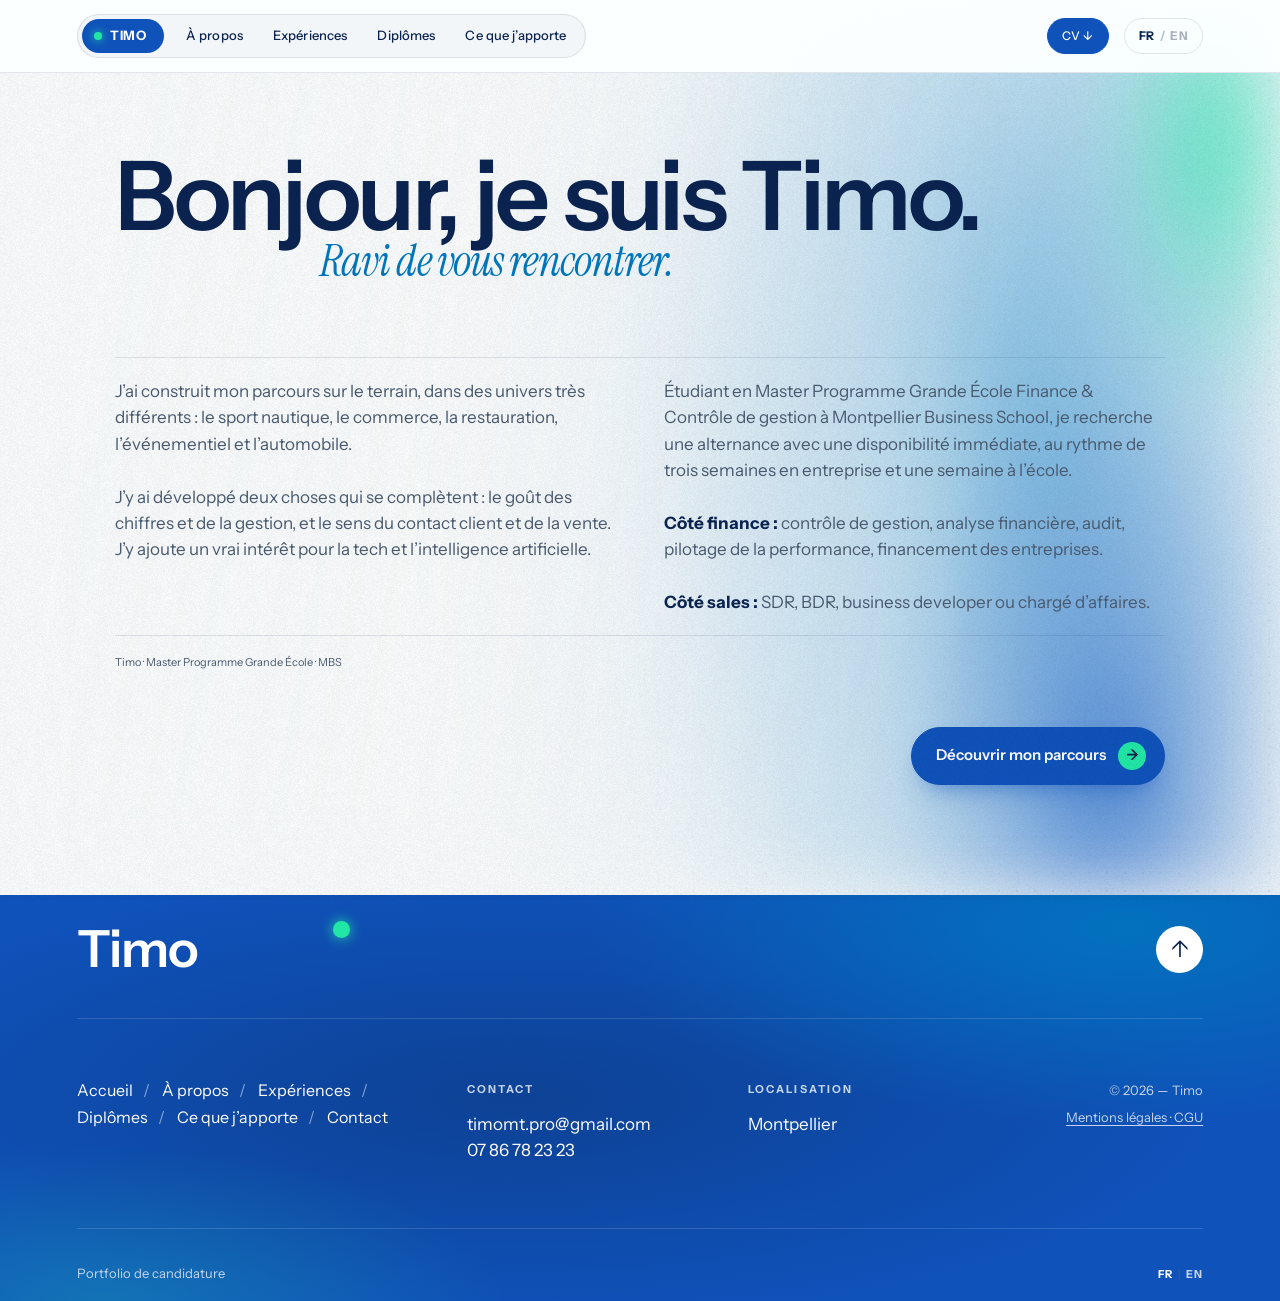
==== commit 52038492: "Portfolio général : nouvelle DA saphir / océan / jade et CV de novembre Co-Authored-By: Claude Opus " ====
--- a/index.html
+++ b/index.html
@@ -1,18 +1,15 @@
-<!doctype html>
-<html lang="fr">
-<head>
-<meta charset="utf-8">
-<meta name="viewport" content="width=device-width, initial-scale=1, viewport-fit=cover">
-<meta name="theme-color" content="#f3f0e9">
-<meta name="description" content="Timo — candidature pour l'alternance Chef de projet campagnes chez Loopstr.">
-<title>Bonjour Loopstr — Timo</title>
-<link rel="icon" href="data:image/svg+xml,%3Csvg xmlns='http://www.w3.org/2000/svg' viewBox='0 0 32 32'%3E%3Crect width='32' height='32' rx='16' fill='%23111'/%3E%3Ccircle cx='16' cy='16' r='6' fill='%231f6f68'/%3E%3C/svg%3E">
+<!doctype html><html lang="fr"><head><meta charset="utf-8"><meta name=viewport content="width=device-width,initial-scale=1,viewport-fit=cover"><style>:root{color-scheme:light;box-sizing:border-box;padding-top:env(safe-area-inset-top,0px);padding-bottom:env(safe-area-inset-bottom,0px)}html{scroll-padding-top:env(safe-area-inset-top,0px)}body{margin:0;padding:0;font:14px -apple-system,BlinkMacSystemFont,sans-serif;background:#fff;color:#000}img{max-width:100%}[hidden]:not([hidden=until-found i]){display:none!important}</style></head><body>
+
+<meta name="theme-color" content="#0F52BA">
+<meta name="description" content="Timo Marguerat-Trichard — Master Grande École à Montpellier Business School, en recherche d’alternance en finance, contrôle de gestion et développement commercial.">
+<title>Timo Marguerat-Trichard</title>
+<link rel="icon" href="data:image/svg+xml,%3Csvg xmlns='http://www.w3.org/2000/svg' viewBox='0 0 32 32'%3E%3Crect width='32' height='32' rx='16' fill='%230e1538'/%3E%3Ccircle cx='16' cy='16' r='6' fill='%2317266c'/%3E%3C/svg%3E">
 <style>:root {
-  --ink: #111111;
-  --paper: #f3f0e9;
-  --lime: #b7d3f2;
-  --cyan: #8de9e0;
-  --muted: #686b64;
+  --ink: #0e1538;
+  --paper: #ffffff;
+  --lime: #d5daeb;
+  --cyan: #efefef;
+  --muted: #5d5f70;
   --line: rgba(17,17,17,.18);
   --serif: Georgia, 'Times New Roman', serif;
   --sans: Inter, ui-sans-serif, system-ui, -apple-system, BlinkMacSystemFont, 'Segoe UI', sans-serif;
@@ -28,18 +25,18 @@
 .site-header { position: absolute; z-index: 5; inset: 0 0 auto; display: flex; align-items: center; justify-content: space-between; width: min(1160px, 88vw); margin: 0 auto; padding: 25px 0; }
 .dark .site-header { color: var(--paper); }
 .brand { display: inline-flex; align-items: center; gap: 10px; font-size: 12px; font-weight: 800; letter-spacing: .13em; text-transform: uppercase; }
-.brand-mark { width: 11px; height: 11px; border-radius: 50%; background: var(--lime); box-shadow: 0 0 0 5px rgba(183,211,242,.14); }
-.site-nav { display: flex; align-items: center; gap: 22px; color: #474b45; font-size: 11px; font-weight: 800; letter-spacing: .11em; text-transform: uppercase; }
+.brand-mark { width: 11px; height: 11px; border-radius: 50%; background: var(--lime); box-shadow: 0 0 0 5px rgba(213,218,235,.14); }
+.site-nav { display: flex; align-items: center; gap: 22px; color: #393a4e; font-size: 11px; font-weight: 800; letter-spacing: .11em; text-transform: uppercase; }
 .dark .site-nav { color: #bfc1bb; }
 .site-nav a { transition: color .2s ease; }
-.site-nav a:hover, .site-nav a:focus-visible, .site-nav a[aria-current="page"] { color: #1f6f68; }
+.site-nav a:hover, .site-nav a:focus-visible, .site-nav a[aria-current="page"] { color: #17266c; }
 .dark .site-nav a:hover, .dark .site-nav a:focus-visible, .dark .site-nav a[aria-current="page"] { color: var(--lime); }
-.language-toggle { display: inline-flex; align-items: center; gap: 5px; margin-left: 5px; padding: 6px 8px; border: 1px solid rgba(17,17,17,.35); border-radius: 999px; background: transparent; color: #777b73; cursor: pointer; font-size: 10px; font-weight: 800; letter-spacing: .08em; }
+.language-toggle { display: inline-flex; align-items: center; gap: 5px; margin-left: 5px; padding: 6px 8px; border: 1px solid rgba(17,17,17,.35); border-radius: 999px; background: transparent; color: #7a7c8c; cursor: pointer; font-size: 10px; font-weight: 800; letter-spacing: .08em; }
 .dark .language-toggle { border-color: rgba(243,240,233,.36); color: #aeb1a9; }
-.language-toggle:hover, .language-toggle:focus-visible { border-color: #1f6f68; color: #1f6f68; outline: none; }
+.language-toggle:hover, .language-toggle:focus-visible { border-color: #17266c; color: #17266c; outline: none; }
 .dark .language-toggle:hover, .dark .language-toggle:focus-visible { border-color: var(--lime); color: var(--lime); }
 .language-toggle [data-lang-option] { opacity: .48; }
-.language-toggle [data-lang-option].is-active { opacity: 1; color: #1f6f68; }
+.language-toggle [data-lang-option].is-active { opacity: 1; color: #17266c; }
 .dark .language-toggle [data-lang-option].is-active { color: var(--lime); }
 .language-separator { opacity: .38; }
 
@@ -50,19 +47,19 @@
 .access-gate-inner { align-self: center; width: min(1050px, 100%); margin: 0 auto; }
 .access-title { max-width: 900px; margin: 0; font-size: clamp(4rem, 10vw, 9.5rem); line-height: .84; letter-spacing: -.095em; font-weight: 800; }
 .access-title span { display: block; color: var(--lime); font-family: var(--serif); font-size: .46em; font-style: italic; font-weight: 400; letter-spacing: -.07em; transform: translateX(12vw); }
-.access-intro { max-width: 450px; margin: 44px 0 0; color: #c6c8c1; font-size: 17px; }
+.access-intro { max-width: 450px; margin: 44px 0 0; color: #c9cbd6; font-size: 17px; }
 .access-form { max-width: 590px; margin-top: 32px; }
-.access-form label { display: block; margin-bottom: 9px; color: #989b94; font-size: 11px; font-weight: 800; letter-spacing: .15em; text-transform: uppercase; }
+.access-form label { display: block; margin-bottom: 9px; color: #9a9caa; font-size: 11px; font-weight: 800; letter-spacing: .15em; text-transform: uppercase; }
 .access-form-row { display: grid; grid-template-columns: 1fr auto; gap: 10px; }
 .access-form input { width: 100%; min-height: 52px; padding: 13px 16px; border: 1px solid rgba(243,240,233,.34); border-radius: 0; background: rgba(243,240,233,.05); color: var(--paper); font: inherit; font-size: 17px; outline: none; }
-.access-form input::placeholder { color: #777b73; }
-.access-form input:focus { border-color: var(--lime); box-shadow: 0 0 0 3px rgba(183,211,242,.14); }
-.access-form input[aria-invalid="true"] { border-color: #ef807d; }
+.access-form input::placeholder { color: #7a7c8c; }
+.access-form input:focus { border-color: var(--lime); box-shadow: 0 0 0 3px rgba(213,218,235,.14); }
+.access-form input[aria-invalid="true"] { border-color: #17266c; }
 .access-form button { min-height: 52px; padding: 0 24px; border: 1px solid var(--lime); background: var(--lime); color: var(--ink); cursor: pointer; font-size: 12px; font-weight: 800; letter-spacing: .11em; text-transform: uppercase; }
 .access-form button:hover, .access-form button:focus-visible { background: var(--paper); border-color: var(--paper); outline: none; }
-.access-error { margin: 12px 0 0; color: #ef807d; font-size: 14px; }
-.access-note { margin: 17px 0 0; color: #777b73; font-size: 13px; }
-.access-gate-footer { width: min(1160px, 100%); margin: 0 auto; color: #686b64; font-size: 11px; text-align: right; }
+.access-error { margin: 12px 0 0; color: #17266c; font-size: 14px; }
+.access-note { margin: 17px 0 0; color: #7a7c8c; font-size: 13px; }
+.access-gate-footer { width: min(1160px, 100%); margin: 0 auto; color: #5d5f70; font-size: 11px; text-align: right; }
 
 .landing { min-height: 100svh; display: grid; place-items: center; padding: 110px 6vw 70px; background: var(--ink); color: var(--paper); }
 .landing-inner { width: min(1050px, 100%); }
@@ -71,43 +68,43 @@
 .landing h1 { max-width: 930px; margin: 0; font-size: clamp(4rem, 11vw, 10.5rem); line-height: .83; letter-spacing: -.095em; font-weight: 800; }
 .landing h1 span { display: block; color: var(--lime); font-family: var(--serif); font-size: .46em; font-style: italic; font-weight: 400; letter-spacing: -.07em; transform: translateX(16vw); }
 .landing-bottom { display: flex; align-items: end; justify-content: space-between; gap: 40px; margin-top: 74px; padding-top: 20px; border-top: 1px solid rgba(243,240,233,.2); }
-.landing-intro { max-width: 390px; margin: 0; color: #c6c8c1; font-size: 17px; }
-.landing-meta { display: grid; justify-items: end; gap: 12px; color: #989b94; font-size: 11px; text-align: right; }
+.landing-intro { max-width: 390px; margin: 0; color: #c9cbd6; font-size: 17px; }
+.landing-meta { display: grid; justify-items: end; gap: 12px; color: #9a9caa; font-size: 11px; text-align: right; }
 .enter-link, .back-link { display: inline-flex; align-items: center; gap: 10px; color: var(--lime); font-size: 12px; font-weight: 800; letter-spacing: .1em; text-transform: uppercase; }
 .enter-link::after { content: '↗'; font-size: 17px; line-height: 1; }
 .enter-link:hover, .back-link:hover { color: var(--paper); }
-.landing-footer { position: absolute; right: 6vw; bottom: 24px; color: #686b64; font-size: 11px; }
+.landing-footer { position: absolute; right: 6vw; bottom: 24px; color: #5d5f70; font-size: 11px; }
 
 .page { min-height: 100svh; padding: 150px 6vw 90px; }
 .page-inner { width: min(1120px, 100%); margin: 0 auto; }
 .page-head { display: grid; grid-template-columns: minmax(0, 1fr) 280px; gap: 9vw; align-items: end; padding-bottom: 60px; border-bottom: 1px solid var(--line); }
-.kicker { margin-bottom: 18px; color: #1f6f68; font-size: 11px; font-weight: 800; letter-spacing: .16em; text-transform: uppercase; }
+.kicker { margin-bottom: 18px; color: #17266c; font-size: 11px; font-weight: 800; letter-spacing: .16em; text-transform: uppercase; }
 .dark .kicker { color: var(--lime); }
 .page h1 { max-width: 800px; margin: 0; font-size: clamp(3.4rem, 8vw, 8.7rem); line-height: .84; letter-spacing: -.085em; font-weight: 800; }
-.page h1 em { color: #1f6f68; font-family: var(--serif); font-weight: 400; }
+.page h1 em { color: #17266c; font-family: var(--serif); font-weight: 400; }
 .dark .page h1 em { color: var(--lime); }
 .page-lead { margin: 0; color: var(--muted); font-size: 17px; }
-.dark .page-lead { color: #b8bbb4; }
+.dark .page-lead { color: #b9bccb; }
 
 .about-grid { display: grid; grid-template-columns: 1fr .72fr; gap: 9vw; padding-top: 65px; }
 .about-grid h2, .section-title { margin: 0 0 19px; font-size: clamp(2rem, 4.5vw, 4.5rem); line-height: .93; letter-spacing: -.07em; }
-.about-grid p { max-width: 640px; color: #454943; font-size: 18px; }
-.dark .about-grid p { color: #c3c5bf; }
+.about-grid p { max-width: 640px; color: #393a4e; font-size: 18px; }
+.dark .about-grid p { color: #c9cbd6; }
 .quote { margin: 34px 0 0; padding-left: 20px; border-left: 3px solid var(--lime); font-family: var(--serif); font-size: clamp(1.55rem, 3vw, 2.3rem); line-height: 1.04; }
 .fact-stack { display: grid; gap: 2px; align-content: start; }
 .fact { padding: 22px; background: var(--ink); color: var(--paper); }
 .fact:nth-child(2) { background: var(--lime); color: var(--ink); }
 .fact .number { display: block; font-size: 3.3rem; line-height: .9; font-weight: 800; letter-spacing: -.08em; }
-.fact p { margin: 15px 0 0; color: #c3c5bf; font-size: 15px; }
-.fact:nth-child(2) p { color: #173f3b; }
+.fact p { margin: 15px 0 0; color: #c9cbd6; font-size: 15px; }
+.fact:nth-child(2) p { color: #17266c; }
 
 .experience-list { display: grid; gap: 2px; margin-top: 60px; }
-.experience { background: #e4e0d7; }
+.experience { background: #efefef; }
 .experience:nth-child(2) { background: var(--lime); }
 .experience:nth-child(3) { background: var(--cyan); }
-.experience:nth-child(4) { background: #ded7ee; }
-.experience:nth-child(5) { background: #d6e4dc; }
-.experience:nth-child(6) { background: #f0cfac; }
+.experience:nth-child(4) { background: #e3e6f0; }
+.experience:nth-child(5) { background: #f4f4f6; }
+.experience:nth-child(6) { background: #e6e7ec; }
 .experience-toggle { display: grid; grid-template-columns: 90px 1fr 35px; gap: 22px; align-items: center; width: 100%; padding: 24px; border: 0; background: transparent; color: var(--ink); cursor: pointer; text-align: left; }
 .experience-toggle:hover, .experience-toggle:focus-visible { background: rgba(17,17,17,.06); outline: none; }
 .experience-index { color: rgba(17,17,17,.47); font-size: 11px; font-weight: 800; letter-spacing: .13em; }
@@ -129,64 +126,64 @@
 .route-item { position: relative; display: grid; grid-template-columns: 24px 1fr; gap: 19px; padding-bottom: 42px; }
 .route-dot { position: relative; z-index: 1; width: 23px; height: 23px; margin-top: 2px; border: 7px solid var(--paper); border-radius: 50%; background: var(--ink); }
 .route-item h2 { margin: 0 0 4px; font-size: 29px; line-height: 1; letter-spacing: -.05em; }
-.route-item p { margin: 0; color: #285f5a; }
+.route-item p { margin: 0; color: #393a4e; }
 .world-note { align-self: end; padding: 28px; background: var(--cyan); }
 .world-note strong { display: block; font-family: var(--serif); font-size: 33px; line-height: .98; font-weight: 400; }
-.world-note p { margin: 17px 0 0; color: #285f5a; }
-.photo-slot { position: relative; min-height: 215px; margin-bottom: 17px; overflow: hidden; display: grid; place-items: end start; padding: 16px; background: linear-gradient(140deg, rgba(183,211,242,.35), rgba(141,233,224,.2) 48%, rgba(17,17,17,.75) 48%); }
+.world-note p { margin: 17px 0 0; color: #393a4e; }
+.photo-slot { position: relative; min-height: 215px; margin-bottom: 17px; overflow: hidden; display: grid; place-items: end start; padding: 16px; background: linear-gradient(140deg, rgba(213,218,235,.35), rgba(141,233,224,.2) 48%, rgba(17,17,17,.75) 48%); }
 .photo-slot img { position: absolute; inset: 0; width: 100%; height: 100%; object-fit: cover; }
 .photo-slot:has(img)::after, .photo-slot:has(img) span { display: none; }
 .photo-slot::after { content: 'PHOTO À AJOUTER'; position: absolute; inset: 18px; display: grid; place-items: center; border: 1px dashed rgba(243,240,233,.65); color: rgba(243,240,233,.82); font-size: 10px; font-weight: 800; letter-spacing: .14em; }
 .photo-slot span { position: relative; z-index: 1; color: var(--lime); font-size: 11px; font-weight: 800; letter-spacing: .1em; text-transform: uppercase; }
 
-.loopstr-page { background: var(--lime); }
-.loopstr-page .page-head { border-color: rgba(17,17,17,.26); }
-.loopstr-page .kicker { color: #17524e; }
-.loopstr-page .page-lead { color: #173f3b; }
+.company-page { background: var(--lime); }
+.company-page .page-head { border-color: rgba(17,17,17,.26); }
+.company-page .kicker { color: #17266c; }
+.company-page .page-lead { color: #17266c; }
 .why-grid { display: grid; grid-template-columns: repeat(3, 1fr); gap: 2px; margin-top: 60px; }
 .why-card { min-height: 230px; padding: 24px; background: var(--ink); color: var(--paper); }
 .why-card h2 { margin: 44px 0 11px; font-size: 25px; line-height: .98; letter-spacing: -.04em; }
-.why-card p { margin: 0; color: #c3c5bf; }
+.why-card p { margin: 0; color: #c9cbd6; }
 .letter { display: grid; grid-template-columns: 1fr .75fr; gap: 9vw; margin-top: 2px; padding: 65px 0 0; }
 .letter h2 { margin: 0 0 20px; font-size: clamp(2rem, 4.5vw, 4.5rem); line-height: .92; letter-spacing: -.07em; }
-.letter p { max-width: 620px; color: #173f3b; font-size: 18px; }
+.letter p { max-width: 620px; color: #17266c; font-size: 18px; }
 .letter-card { padding: 25px; border: 1px solid rgba(17,17,17,.35); }
-.letter-card .label { color: #17524e; font-size: 11px; font-weight: 800; letter-spacing: .13em; text-transform: uppercase; }
+.letter-card .label { color: #17266c; font-size: 11px; font-weight: 800; letter-spacing: .13em; text-transform: uppercase; }
 .letter-card p { margin: 16px 0 0; font-size: 16px; }
 
 .competence-grid { display: grid; grid-template-columns: repeat(2, 1fr); gap: 2px; margin-top: 60px; }
-.competence-card { min-height: 225px; padding: 25px; background: #e4e0d7; }
+.competence-card { min-height: 225px; padding: 25px; background: #efefef; }
 .competence-card:nth-child(2) { background: var(--cyan); }
 .competence-card:nth-child(3) { background: var(--lime); }
-.competence-card:nth-child(4) { background: #ded7ee; }
+.competence-card:nth-child(4) { background: #e3e6f0; }
 .competence-card .small-label { display: block; color: rgba(17,17,17,.5); }
 .competence-card h2 { margin: 42px 0 13px; font-size: clamp(1.7rem, 3vw, 2.7rem); line-height: .95; letter-spacing: -.06em; }
-.competence-card p { margin: 0; color: #444841; }
+.competence-card p { margin: 0; color: #393a4e; }
 .pill-list { display: flex; flex-wrap: wrap; gap: 8px; margin-top: 18px; }
-.pill { padding: 7px 10px; border: 1px solid rgba(17,17,17,.28); border-radius: 999px; color: #353931; font-size: 12px; }
+.pill { padding: 7px 10px; border: 1px solid rgba(17,17,17,.28); border-radius: 999px; color: #393a4e; font-size: 12px; }
 .qualifications { display: grid; grid-template-columns: 1fr .8fr; gap: 9vw; margin-top: 2px; padding-top: 65px; }
 .qualifications h2 { margin: 0 0 23px; font-size: clamp(2rem, 4.5vw, 4.5rem); line-height: .92; letter-spacing: -.07em; }
 .qualification-list { display: grid; gap: 2px; }
 .qualification { display: grid; grid-template-columns: 145px 1fr; gap: 20px; padding: 17px 0; border-top: 1px solid var(--line); }
 .qualification:last-child { border-bottom: 1px solid var(--line); }
-.qualification-date { color: #1f6f68; font-size: 11px; font-weight: 800; letter-spacing: .08em; text-transform: uppercase; }
+.qualification-date { color: #17266c; font-size: 11px; font-weight: 800; letter-spacing: .08em; text-transform: uppercase; }
 .qualification strong { display: block; font-size: 17px; line-height: 1.1; }
 .qualification span { display: block; margin-top: 4px; color: var(--muted); font-size: 14px; }
 .language-panel { align-self: end; padding: 25px; background: var(--ink); color: var(--paper); }
 .language-panel h3 { margin: 0 0 20px; color: var(--lime); font-size: 22px; letter-spacing: -.04em; }
 .language-row { display: flex; justify-content: space-between; gap: 18px; padding: 10px 0; border-top: 1px solid rgba(243,240,233,.2); }
-.language-row span:last-child { color: #c3c5bf; text-align: right; }
-
-.page-footer { display: flex; justify-content: space-between; gap: 20px; width: min(1120px, 88vw); margin: 0 auto; padding: 0 0 30px; color: #777b73; font-size: 11px; }
-.dark .page-footer { color: #777b73; }
-.page-footer span:last-child { color: #1f6f68; }
+.language-row span:last-child { color: #c9cbd6; text-align: right; }
+
+.page-footer { display: flex; justify-content: space-between; gap: 20px; width: min(1120px, 88vw); margin: 0 auto; padding: 0 0 30px; color: #7a7c8c; font-size: 11px; }
+.dark .page-footer { color: #7a7c8c; }
+.page-footer span:last-child { color: #17266c; }
 .dark .page-footer span:last-child { color: var(--lime); }
 
 .site-footer { margin-top: 0; padding: 31px 6vw 17px; background: var(--ink); color: var(--paper); }
 .site-footer-inner { width: min(1400px, 100%); margin: 0 auto; }
 .site-footer-head { display: flex; align-items: flex-start; gap: 20px; min-height: 92px; }
 .footer-logo { color: var(--paper); font-size: clamp(2.2rem, 4vw, 4rem); line-height: .9; font-weight: 800; letter-spacing: -.09em; }
-.footer-dot { width: 17px; height: 17px; margin: -5px 0 0 9vw; border-radius: 50%; background: #ef807d; }
+.footer-dot { width: 17px; height: 17px; margin: -5px 0 0 9vw; border-radius: 50%; background: #17266c; }
 .footer-top-button { display: grid; place-items: center; width: 47px; height: 47px; margin-left: auto; border: 0; border-radius: 50%; background: #eeeeec; color: var(--ink); cursor: pointer; font-size: 23px; line-height: 1; }
 .footer-top-button:hover, .footer-top-button:focus-visible { background: var(--lime); outline: none; }
 .site-footer-rule { height: 1px; background: rgba(243,240,233,.14); }
@@ -194,14 +191,14 @@
 .footer-nav { display: flex; flex-wrap: wrap; align-content: start; gap: 8px 12px; max-width: 370px; color: #c8cac3; font-size: 16px; line-height: 1.2; }
 .footer-nav a::after { content: ' /'; color: #6f726c; margin-left: 7px; }
 .footer-nav a:last-child::after { content: ''; }
-.footer-nav a:hover, .footer-nav a:focus-visible { color: #ef807d; outline: none; }
+.footer-nav a:hover, .footer-nav a:focus-visible { color: #17266c; outline: none; }
 .footer-label { margin-bottom: 15px; color: #858982; font-size: 11px; font-weight: 800; letter-spacing: .19em; }
 .footer-value { color: #d6d8d2; font-size: 17px; }
 .footer-value:hover, .footer-value:focus-visible { color: var(--lime); outline: none; }
 .footer-copyright { color: #858982; font-size: 13px; text-align: right; }
-.site-footer-bottom { display: flex; align-items: center; justify-content: space-between; gap: 20px; padding-top: 35px; border-top: 1px solid rgba(243,240,233,.14); color: #777b73; font-size: 13px; }
+.site-footer-bottom { display: flex; align-items: center; justify-content: space-between; gap: 20px; padding-top: 35px; border-top: 1px solid rgba(243,240,233,.14); color: #7a7c8c; font-size: 13px; }
 .footer-language-toggle { margin: 0; padding: 0; border: 0; border-radius: 0; color: #d6d8d2; font-size: 12px; }
-.footer-language-toggle:hover, .footer-language-toggle:focus-visible { border: 0; color: #ef807d; }
+.footer-language-toggle:hover, .footer-language-toggle:focus-visible { border: 0; color: #17266c; }
 .footer-language-toggle [data-lang-option].is-active { color: var(--paper); }
 
 @media (max-width: 800px) {
@@ -244,8 +241,8 @@
 .user-photo{display:block;min-height:0;margin-top:50px}.user-photo img{position:static;display:block;width:100%;height:auto;max-height:640px;object-fit:cover}
 .landing-pitch{margin:14px 0 0;max-width:520px;color:inherit;opacity:.85;font-size:1.02rem;line-height:1.5}.skills-block{padding-top:70px}
 .skills-block .section-title{max-width:760px}
-.skills-block h2 em{color:#1f6f68;font-family:var(--serif);font-weight:400}
-.skills-lead{max-width:640px;margin:0;color:#454943;font-size:18px}
+.skills-block h2 em{color:#17266c;font-family:var(--serif);font-weight:400}
+.skills-lead{max-width:640px;margin:0;color:#393a4e;font-size:18px}
 .skills-block .competence-grid{margin-top:40px}
 .language-panel--wide{margin-top:28px;display:grid;grid-template-columns:repeat(2,1fr);column-gap:48px;align-self:auto}
 .language-panel--wide h3{grid-column:1/-1}
@@ -255,44 +252,44 @@
 @media (max-width:800px){.landing h1 span,.access-title span{transform:none;margin-left:9vw}}
 </style>
 <style id="light-theme">
-:root{--deep:#1f4f4b;--teal:#1f6f68}
-.brand-mark{background:var(--teal);box-shadow:0 0 0 5px rgba(31,111,104,.14)}
+:root{--deep:#17266c;--teal:#17266c}
+.brand-mark{background:var(--teal);box-shadow:0 0 0 5px rgba(23,38,108,.14)}
 .access-gate,.landing{background:var(--paper);color:var(--ink)}
 .landing-kicker,.landing h1 span,.access-title span{color:var(--teal)}
 .landing-bottom{border-top-color:rgba(17,17,17,.2)}
-.landing-intro,.access-intro,.landing-pitch{color:#454943}
-.landing-meta,.access-form label{color:#686b64}
-.access-note,.access-gate-footer,.landing-footer,.access-form input::placeholder{color:#777b73}
+.landing-intro,.access-intro,.landing-pitch{color:#393a4e}
+.landing-meta,.access-form label{color:#5d5f70}
+.access-note,.access-gate-footer,.landing-footer,.access-form input::placeholder{color:#7a7c8c}
 .access-form input{border-color:rgba(17,17,17,.34);background:#fff;color:var(--ink)}
-.access-form input:focus{border-color:var(--teal);box-shadow:0 0 0 3px rgba(31,111,104,.16)}
+.access-form input:focus{border-color:var(--teal);box-shadow:0 0 0 3px rgba(23,38,108,.16)}
 .access-form button{border-color:var(--teal);background:var(--teal);color:#fff}
 .access-form button:hover,.access-form button:focus-visible{background:var(--ink);border-color:var(--ink)}
 .access-form input[aria-invalid="true"]{border-color:#b3412f}.access-error{color:#b3412f}
 .enter-link,.back-link{color:var(--teal)}.enter-link:hover,.back-link:hover{color:var(--ink)}
 .fact,.why-card,.language-panel{background:var(--deep)}
-.fact:nth-child(2){background:#b7d3f2;color:var(--ink)}
-.fact:nth-child(2) p{color:#1f4f4b}
-.site-footer{background:#e4e0d7;color:var(--ink)}
+.fact:nth-child(2){background:#d5daeb;color:var(--ink)}
+.fact:nth-child(2) p{color:#17266c}
+.site-footer{background:#efefef;color:var(--ink)}
 .footer-logo{color:var(--ink)}
 .footer-dot{background:var(--teal)}
 .footer-top-button{background:var(--ink);color:#fff}
 .site-footer-rule,.site-footer-bottom{border-color:rgba(17,17,17,.16);background-color:transparent}
 .site-footer-rule{background:rgba(17,17,17,.16)}
-.footer-nav,.footer-nav a{color:#454943}
+.footer-nav,.footer-nav a{color:#393a4e}
 .footer-nav a::after{color:#9a9d96}
 .footer-nav a:hover,.footer-nav a:focus-visible,.footer-language-toggle:hover,.footer-language-toggle:focus-visible{color:var(--teal)}
-.site-footer-bottom,.footer-label,.footer-copyright{color:#686b64}
+.site-footer-bottom,.footer-label,.footer-copyright{color:#5d5f70}
 .site-footer a[href^="mailto"]{color:var(--ink)}
-.footer-value{color:var(--ink)}.footer-value:hover,.footer-value:focus-visible{color:var(--teal)}.footer-language-toggle{color:#686b64}.footer-language-toggle [data-lang-option].is-active{color:var(--ink)}.footer-language-toggle [data-lang-option]{color:#777b73}.footer-language-toggle [data-lang-option].is-active{color:var(--teal)}
+.footer-value{color:var(--ink)}.footer-value:hover,.footer-value:focus-visible{color:var(--teal)}.footer-language-toggle{color:#5d5f70}.footer-language-toggle [data-lang-option].is-active{color:var(--ink)}.footer-language-toggle [data-lang-option]{color:#7a7c8c}.footer-language-toggle [data-lang-option].is-active{color:var(--teal)}
 .letter{grid-template-columns:1fr!important;max-width:820px}
-.cta-row{display:flex;flex-wrap:wrap;gap:12px;margin:28px 0 0!important}.cta{display:inline-block;padding:14px 22px;border:1px solid #173f3b;color:#173f3b;font-size:12px;font-weight:800;letter-spacing:.11em;text-transform:uppercase;text-decoration:none}.cta--fill{background:#173f3b;color:#fff}.cta:hover,.cta:focus-visible{background:var(--ink);border-color:var(--ink);color:#fff;outline:none}
-.site-nav a.nav-cv{padding:7px 12px;border:1px solid currentColor;border-radius:999px;color:#1f6f68}.site-nav a.nav-cv:hover,.site-nav a.nav-cv:focus-visible{background:#1f6f68;border-color:#1f6f68;color:#fff}
+.cta-row{display:flex;flex-wrap:wrap;gap:12px;margin:28px 0 0!important}.cta{display:inline-block;padding:14px 22px;border:1px solid #17266c;color:#17266c;font-size:12px;font-weight:800;letter-spacing:.11em;text-transform:uppercase;text-decoration:none}.cta--fill{background:#17266c;color:#fff}.cta:hover,.cta:focus-visible{background:var(--ink);border-color:var(--ink);color:#fff;outline:none}
+.site-nav a.nav-cv{padding:7px 12px;border:1px solid currentColor;border-radius:999px;color:#17266c}.site-nav a.nav-cv:hover,.site-nav a.nav-cv:focus-visible{background:#17266c;border-color:#17266c;color:#fff}
 .more{margin-top:26px;max-width:640px;border-top:1px solid rgba(17,17,17,.2);border-bottom:1px solid rgba(17,17,17,.2)}
-.more summary{display:flex;justify-content:space-between;align-items:center;padding:16px 0;cursor:pointer;list-style:none;font-size:12px;font-weight:800;letter-spacing:.12em;text-transform:uppercase;color:#1f6f68}
+.more summary{display:flex;justify-content:space-between;align-items:center;padding:16px 0;cursor:pointer;list-style:none;font-size:12px;font-weight:800;letter-spacing:.12em;text-transform:uppercase;color:#17266c}
 .more summary::-webkit-details-marker{display:none}
 .more summary::after{content:'+';font-size:22px;line-height:1;transition:transform .3s ease}
 .more[open] summary::after{transform:rotate(45deg)}
-.more ul{margin:0;padding:0 0 18px 18px;color:#454943;font-size:16px;line-height:1.7;animation:moreIn .4s ease both}
+.more ul{margin:0;padding:0 0 18px 18px;color:#393a4e;font-size:16px;line-height:1.7;animation:moreIn .4s ease both}
 @keyframes moreIn{from{opacity:0;transform:translateY(-6px)}to{opacity:1;transform:none}}
 .js .reveal{opacity:0;transform:translateY(26px);transition:opacity .7s ease,transform .7s cubic-bezier(.2,.7,.2,1);transition-delay:var(--d,0s)}
 .js .reveal.is-in{opacity:1;transform:none}
@@ -300,74 +297,573 @@
 @keyframes pageIn{from{opacity:0;transform:translateY(14px)}to{opacity:1;transform:none}}
 @media (prefers-reduced-motion:reduce){.js .reveal{opacity:1;transform:none;transition:none}.page-route:not([hidden])>main,.more ul{animation:none}}
 .skills-block{padding-top:56px}.skills-block .language-panel--wide{margin-top:0}
+.competence-grid[data-cgcar]{display:flex;gap:12px;overflow-x:auto;scroll-snap-type:x mandatory;scroll-behavior:smooth;scrollbar-width:none;-webkit-overflow-scrolling:touch}
+.competence-grid[data-cgcar]::-webkit-scrollbar{display:none}
+.competence-grid[data-cgcar]:focus-visible{outline:2px solid #17266c;outline-offset:4px}
+.competence-grid[data-cgcar] .competence-card{flex:0 0 min(460px,84%);scroll-snap-align:start;min-height:260px}
+.js [data-cgcar] .reveal{opacity:1;transform:none}
+.cg-ctrl{display:flex;align-items:center;justify-content:space-between;margin-top:18px}
+.cg-dots{display:flex;gap:8px}.cg-dots span{width:8px;height:8px;border-radius:50%;background:rgba(17,17,17,.2);transition:background .2s,transform .2s}.cg-dots span.on{background:#17266c;transform:scale(1.3)}
+.cg-btns{display:flex;gap:8px}
+.cg-btn{width:44px;height:44px;border:1px solid var(--ink);border-radius:50%;background:transparent;color:var(--ink);font-size:18px;cursor:pointer;transition:background .2s,color .2s}
+.cg-btn:hover:not(:disabled),.cg-btn:focus-visible{background:var(--ink);color:#fff;outline:none}.cg-btn:disabled{opacity:.3;cursor:default}
+@media (prefers-reduced-motion:reduce){.competence-grid[data-cgcar]{scroll-behavior:auto}}
+
+.competence-card:nth-child(5){background:#f4f4f6}
+.fit-list{padding-top:56px}
+.fit-list .tech-title{margin:0 0 24px;font-size:clamp(1.8rem,3.6vw,3.2rem);line-height:.95;letter-spacing:-.06em}
+.fit-list .qualification{grid-template-columns:minmax(0,260px) 1fr}
+.fit-list .qualification-date{font-size:12px;line-height:1.35}
+.fit-list .qualification strong{font-weight:500;font-size:17px;line-height:1.35}
+.mail-line{margin-top:18px!important;font-size:14px!important;color:#17266c;user-select:all}
+@media (max-width:800px){.fit-list .qualification{grid-template-columns:1fr;gap:6px}}
+
+.site-header{position:fixed;top:0;left:0;right:0;z-index:15;width:auto;margin:0;padding:calc(14px + env(safe-area-inset-top,0px)) max(6vw,calc((100% - 1160px)/2)) 14px;background:rgba(255,255,255,.94);-webkit-backdrop-filter:blur(10px);backdrop-filter:blur(10px);border-bottom:1px solid rgba(17,17,17,.1)}
+.company-page .site-header{background:rgba(213,218,235,.92)}
+body.access-locked .site-header{visibility:hidden}
+@media (max-width:800px){.site-header{width:auto;padding-top:calc(12px + env(safe-area-inset-top,0px));padding-bottom:12px}}
+
+
+/* Cohérence de mise en page */
+.landing-bottom{display:grid;grid-template-columns:repeat(2,minmax(0,1fr));gap:20px 48px;align-items:start}
+.landing-intro,.landing-pitch{max-width:none;margin:0;font-size:17px;line-height:1.55;opacity:1;color:#393a4e}
+.landing-meta{grid-column:1/-1;display:flex;flex-wrap:wrap;align-items:center;justify-content:space-between;gap:12px;padding-top:18px;border-top:1px solid rgba(14,21,56,.12);text-align:left}
+.experience:nth-child(odd),.stack .competence-card:nth-child(odd){background:#efefef}
+.experience:nth-child(even),.stack .competence-card:nth-child(even){background:#e3e6f0}
+@media (max-width:800px){.landing-bottom{grid-template-columns:1fr}}
+
+/* Cartes empilées (page « Pour le poste ») */
+.stack{display:grid;margin-top:44px;padding-bottom:6vh}
+.stack .competence-card{position:sticky;top:calc(96px + var(--i,0) * 16px);min-height:min(52vh,400px);margin-bottom:22vh;display:flex;flex-direction:column;justify-content:flex-end;padding:clamp(24px,4vw,44px);rotate:var(--r,0deg);box-shadow:0 -14px 40px rgba(17,17,17,.10);transition:rotate .4s ease}
+.stack .competence-card:last-child{margin-bottom:0}
+.stack .competence-card h2{margin:auto 0 14px;font-size:clamp(2.2rem,5vw,4.4rem);line-height:.92;letter-spacing:-.065em}
+.stack .competence-card p{max-width:560px;font-size:clamp(16px,1.6vw,19px)}
+.stack .competence-card .small-label{position:absolute;top:clamp(24px,4vw,44px)}
+.stack .competence-card:hover{rotate:0deg}
+.js .stack .competence-card.reveal,.js .stack .competence-card .reveal{opacity:1;transform:none}
+.stack{grid-template-columns:minmax(0,1fr)!important}
+@media (max-width:800px){.stack .competence-card{top:calc(88px + var(--i,0) * 12px);min-height:46vh;margin-bottom:16vh}}
+@media (prefers-reduced-motion:reduce){.stack .competence-card{transition:none}}
+
+/* Bandeau bleu marine LJ */
+body .site-header,body.company-page .site-header{background:#17266c;color:#fff;border-bottom-color:rgba(255,255,255,.12)}
+.site-header .brand{color:#fff}
+.site-header .brand-mark{background:#fff;box-shadow:0 0 0 5px rgba(255,255,255,.18)}
+.site-header .site-nav,.site-header .site-nav a{color:rgba(255,255,255,.78)}
+.site-header .site-nav a:hover,.site-header .site-nav a:focus-visible,.site-header .site-nav a[aria-current="page"]{color:#fff}
+.site-header .site-nav a[aria-current="page"]{text-decoration:underline;text-underline-offset:6px}
+.site-header .site-nav a.nav-cv{color:#fff;border-color:rgba(255,255,255,.7)}
+.site-header .site-nav a.nav-cv:hover,.site-header .site-nav a.nav-cv:focus-visible{background:#fff;border-color:#fff;color:#17266c}
+.site-header .language-toggle{border-color:rgba(255,255,255,.5);color:rgba(255,255,255,.6)}
+.site-header .language-toggle [data-lang-option].is-active{color:#fff}
+.site-header .language-toggle:hover,.site-header .language-toggle:focus-visible{border-color:#fff;color:#fff}
+
+/* Polish */
+html{scrollbar-color:#17266c #efefef}
+::selection{background:#17266c;color:#fff}
+a:focus-visible,button:focus-visible,summary:focus-visible{outline:2px solid #17266c;outline-offset:3px}
+.site-header a:focus-visible,.site-header button:focus-visible{outline-color:#fff}
+.nw{white-space:nowrap;font-weight:inherit;font-style:inherit}
+@media (max-width:800px){.nw{white-space:normal}}
+.about-grid h2,.section-title,.letter h2,.qualifications h2{letter-spacing:-.04em;text-wrap:balance}
+.experience-title,.why-card h2,.competence-card h2,.fit-list .tech-title,.footer-logo{letter-spacing:-.03em}
+.landing{min-height:auto;padding-block:150px 110px}
+.page{padding-top:130px}
+.page-next{display:flex;align-items:baseline;justify-content:space-between;gap:16px;margin-top:72px;padding:28px 0;border-top:1px solid rgba(14,21,56,.16);border-bottom:1px solid rgba(14,21,56,.16);color:#17266c;text-decoration:none}
+.page-next-k{font-size:11px;font-weight:800;letter-spacing:.14em;text-transform:uppercase;color:#5d5f70}
+.page-next-t{font-size:clamp(1.4rem,3vw,2.2rem);font-weight:800;letter-spacing:-.03em}
+.page-next-t::after{content:"\2192";display:inline-block;margin-left:.4em;transition:transform .25s cubic-bezier(.2,.7,.2,1)}
+.page-next:hover .page-next-t::after{transform:translateX(6px)}
+.letter{margin-top:56px;padding:clamp(28px,5vw,56px);background:#fff;border-radius:14px;max-width:none!important}
+.letter h2{color:#0e1538}
+.letter h2 em{color:#17266c}
+.cta{border-radius:999px}
+@media (max-width:800px){.landing{padding-block:120px 72px}.page{padding-top:118px}.page-next{margin-top:48px}}
+@media (prefers-reduced-motion:reduce){.page-next-t::after{transition:none}}
+
+/* Polish — corrections du contrôle */
+.footer-top-button:hover,.footer-top-button:focus-visible{background:#17266c;color:#fff}
+.footer-language-toggle [data-lang-option]{opacity:1;color:#5d5f70}
+.footer-language-toggle [data-lang-option].is-active{color:#17266c}
+.language-toggle{font-size:11px}
+@media (max-width:800px){
+  .site-nav{font-size:11px;gap:6px 14px}
+  .page-next{flex-direction:column;align-items:flex-start;gap:6px}
+}
+
+/* Mentions légales */
+.legal-body{display:grid;gap:36px;max-width:72ch;padding-top:48px}
+.legal-body h2{margin:0 0 10px;font-size:clamp(1.3rem,2.4vw,1.7rem);letter-spacing:-.03em;color:#0e1538}
+.legal-body p{margin:0 0 10px;color:#393a4e;font-size:16.5px;line-height:1.65}
+.footer-legal{display:inline-block;margin-top:8px;color:#393a4e;text-decoration:underline;text-underline-offset:3px}
+.footer-legal:hover{color:#17266c}
+
+/* Quatre cartes LJ : grille 2 x 2 */
+.why-grid{grid-template-columns:repeat(2,minmax(0,1fr))}
+@media (max-width:800px){.why-grid{grid-template-columns:1fr}}
 </style>
+<link rel="preconnect" href="https://fonts.googleapis.com"><link rel="preconnect" href="https://fonts.gstatic.com" crossorigin>
+<link rel="stylesheet" href="https://fonts.googleapis.com/css2?family=Bricolage+Grotesque:opsz,wght@12..96,400;12..96,600;12..96,800&family=Instrument+Sans:wght@400;500;600&family=Instrument+Serif:ital@0;1&display=swap">
+<style id="electric">
+/* Direction « Électrique » : blanc bleu ciel + bleu nuit vif, lumière électrique et grain.
+   Thème unique assumé (clair, bandes nuit) : toutes les couleurs sont posées ici explicitement. */
+:root{
+  --e-paper:#f2f7ff; --e-sky:#d9e8ff; --e-mist:#e8f1ff;
+  --e-volt:#2d4bff; --e-volt-2:#5d7bff; --e-ice:#9fd0ff;
+  --e-night:#060a3a; --e-night-2:#0d1572; --e-text:#0a0f3d; --e-sub:#3b4580; --e-on-night:#eef3ff; --e-on-night-sub:#b8c6ff;
+  --display:"Bricolage Grotesque","Instrument Sans",system-ui,sans-serif;
+  --sans:"Instrument Sans",ui-sans-serif,system-ui,-apple-system,"Segoe UI",sans-serif;
+  --serif:"Instrument Serif",Georgia,serif;
+  --ink:var(--e-night); --paper:var(--e-paper); --muted:var(--e-sub); --line:rgba(10,15,61,.14);
+  color-scheme:light;
+}
+html{scrollbar-color:var(--e-volt) var(--e-mist)}
+html body{background:var(--e-paper);color:var(--e-text);font-family:var(--sans)}
+html body ::selection{background:var(--e-volt);color:#fff}
+html body a:focus-visible,html body button:focus-visible,html body summary:focus-visible{outline:2px solid var(--e-volt);outline-offset:3px;border-radius:4px}
+
+/* Grain : bruit généré dans un canvas (voir script), posé sur toute la page */
+body::after{content:"";position:fixed;inset:0;z-index:14;pointer-events:none;background-image:var(--grain,none);background-size:180px;opacity:.06;mix-blend-mode:overlay}
+
+/* En-tête nuit, lumière électrique sous la page active */
+html body .site-header,html body.company-page .site-header{background:color-mix(in srgb,var(--e-night) 88%,transparent);-webkit-backdrop-filter:blur(14px) saturate(1.4);backdrop-filter:blur(14px) saturate(1.4);border-bottom:1px solid rgba(159,208,255,.16)}
+html body .site-header .brand{font-family:var(--display);font-size:15px;letter-spacing:.02em;text-transform:none;font-weight:800}
+html body .site-header .brand-mark{background:var(--e-volt);box-shadow:0 0 0 4px rgba(45,75,255,.35),0 0 18px 2px rgba(93,123,255,.9)}
+html body .site-header .site-nav a[aria-current="page"]{color:#fff;text-decoration:none;box-shadow:0 2px 0 var(--e-ice)}
+html body .site-header .site-nav a.nav-cv{background:var(--e-volt);border-color:var(--e-volt);color:#fff;box-shadow:0 4px 18px -4px rgba(45,75,255,.8)}
+html body .site-header .site-nav a.nav-cv:hover{background:#fff;color:var(--e-night);border-color:#fff}
+
+/* Accueil : champ lumineux animé derrière le titre */
+html body .landing{position:relative;overflow:hidden;isolation:isolate;background:radial-gradient(90% 70% at 90% 0%,#e6efff 0%,transparent 60%),#fbfcff;color:var(--e-text)}
+.aurora{position:absolute;inset:0;z-index:-1;width:100%;height:100%;filter:blur(60px);opacity:.28;-webkit-mask-image:linear-gradient(100deg,transparent 30%,#000 80%);mask-image:linear-gradient(100deg,transparent 30%,#000 80%)}
+.landing::before{content:"";position:absolute;inset:0;z-index:-1;background-image:radial-gradient(rgba(10,15,61,.08) 1px,transparent 1.2px);background-size:14px 14px;-webkit-mask-image:linear-gradient(105deg,transparent 35%,#000 75%);mask-image:linear-gradient(105deg,transparent 35%,#000 75%)}
+html body .landing h1{font-family:var(--display);font-weight:800;font-size:clamp(3.4rem,10vw,8.2rem);line-height:.88;letter-spacing:-.04em;color:var(--e-night)}
+html body .landing h1 span{font-family:var(--serif);font-weight:400;font-style:italic;letter-spacing:-.02em;color:var(--e-volt);text-shadow:0 0 38px rgba(93,123,255,.45)}
+html body .landing-bottom{border-top:1px solid rgba(10,15,61,.16)}
+html body .landing-intro,html body .landing-pitch{color:var(--e-sub)}
+html body .landing-pitch strong{color:var(--e-night)}
+html body .landing-meta{border-top-color:rgba(10,15,61,.12);color:var(--e-sub)}
+html body .enter-link{display:inline-flex;padding:14px 22px;border-radius:999px;background:var(--e-volt);color:#fff;box-shadow:0 10px 30px -10px rgba(45,75,255,.9);transition:background .25s,box-shadow .25s,transform .25s cubic-bezier(.2,.8,.2,1)}
+html body .enter-link:hover{background:var(--e-night);color:#fff;transform:translateY(-2px);box-shadow:0 16px 36px -12px rgba(6,10,58,.8)}
+
+/* Pages intérieures */
+html body .page{background:linear-gradient(180deg,#f3f7ff 0,#fbfcff 360px)}
+html body{background:#fbfcff}
+html body .page h1{font-family:var(--display);font-weight:800;letter-spacing:-.04em;line-height:.92;font-size:clamp(2.8rem,7vw,6rem);color:var(--e-night)}
+html body .page h1 em{font-family:var(--serif);font-weight:400;font-style:italic;letter-spacing:-.02em;color:var(--e-volt)}
+html body .page-lead{color:var(--e-sub)}
+html body .page-head{border-bottom:1px solid var(--line)}
+html body .about-grid p{color:var(--e-sub)}
+html body .about-grid h2,html body .section-title,html body .qualifications h2,html body .fit-list .tech-title,html body .tech-title{font-family:var(--display);color:var(--e-night)}
+
+/* Surfaces nuit : chiffres, langues, cartes de la dernière page, pied de page */
+html body .fact,html body .language-panel,html body .why-card,html body .site-footer{position:relative;overflow:hidden;isolation:isolate;background:radial-gradient(90% 120% at 100% 0%,rgba(45,75,255,.55) 0%,transparent 55%),radial-gradient(70% 90% at 0% 100%,rgba(13,21,114,.9) 0%,transparent 70%),var(--e-night);color:var(--e-on-night)}
+html body .fact{border-radius:14px}
+html body .fact-stack{gap:10px}
+html body .fact .number{font-family:var(--display);color:#fff;text-shadow:0 0 30px rgba(159,208,255,.55)}
+html body .fact p{color:var(--e-on-night-sub)}
+html body .fact:nth-child(2){background:linear-gradient(135deg,var(--e-volt),var(--e-volt-2));color:#fff}
+html body .fact:nth-child(2) p{color:#e6ecff}
+html body .language-panel{border-radius:14px}
+html body .language-panel h3{color:var(--e-ice);font-family:var(--display)}
+html body .language-row{border-top-color:rgba(184,198,255,.18)}
+html body .language-row span:last-child{color:var(--e-on-night-sub)}
+
+/* Expériences : panneaux ciel, ouverture électrique */
+html body .experience-list{gap:10px}
+html body .experience,html body .experience:nth-child(odd),html body .experience:nth-child(even){border-radius:14px;background:#fff;border:1px solid rgba(45,75,255,.14);transition:border-color .3s,box-shadow .3s}
+html body .experience:hover{border-color:rgba(45,75,255,.45)}
+html body .experience[data-open="true"]{background:linear-gradient(180deg,var(--e-sky),#fff 85%);border-color:var(--e-volt);box-shadow:0 18px 40px -24px rgba(45,75,255,.7)}
+html body .experience-toggle{color:var(--e-text);border-radius:14px}
+html body .experience-toggle:hover{background:transparent}
+html body .experience-index{color:var(--e-volt)}
+html body .experience-title{font-family:var(--display);color:var(--e-night)}
+html body .experience-role{color:var(--e-sub)}
+html body .experience-date{color:var(--e-volt)}
+html body .experience-plus{border-color:var(--e-volt);color:var(--e-volt);transition:transform .25s,background .25s,color .25s}
+html body .experience[data-open="true"] .experience-plus{background:var(--e-volt);color:#fff}
+html body .experience-details p,html body .experience-details ul{color:var(--e-sub)}
+html body .small-label{color:var(--e-volt)}
+html body .more{border-color:var(--line)}
+html body .more summary{color:var(--e-volt)}
+html body .more ul{color:var(--e-sub)}
+
+/* Diplômes */
+html body .qualification{border-top-color:var(--line)}
+html body .qualification:last-child{border-bottom-color:var(--line)}
+html body .qualification-date{color:var(--e-volt)}
+html body .qualification strong{color:var(--e-night)}
+html body .qualification span{color:var(--e-sub)}
+
+/* Dernière page : ciel électrique */
+html body.company-page,html body.company-page .page{background:radial-gradient(80% 50% at 10% 0%,#e3edff 0%,transparent 60%),#fbfcff}
+html body.company-page .page-head{border-color:rgba(10,15,61,.18)}
+html body .why-grid{gap:12px}
+html body .why-card{border-radius:16px;min-height:260px;transition:transform .35s cubic-bezier(.2,.8,.2,1),box-shadow .35s}
+html body .why-card::before{content:"";position:absolute;inset:0;z-index:-1;background:radial-gradient(400px circle at var(--mx,80%) var(--my,10%),rgba(159,208,255,.35),transparent 60%);opacity:.7;transition:opacity .3s}
+html body .why-card:hover{transform:translateY(-4px);box-shadow:0 28px 50px -28px rgba(6,10,58,.9)}
+html body .why-card:hover::before{opacity:1}
+html body .why-card h2{font-family:var(--display);font-weight:800;font-size:clamp(1.6rem,2.6vw,2.2rem);color:#fff}
+html body .why-card p{color:var(--e-on-night-sub)}
+html body .why-card:nth-child(3){background:linear-gradient(145deg,var(--e-volt) 0%,#4f6dff 55%,var(--e-volt-2) 100%)}
+html body .why-card:nth-child(3) p{color:#eaf0ff}
+html body .letter{background:rgba(255,255,255,.75);-webkit-backdrop-filter:blur(8px);backdrop-filter:blur(8px);border:1px solid rgba(45,75,255,.18);border-radius:16px}
+html body .letter h2{font-family:var(--display);color:var(--e-night)}
+html body .letter h2 em{font-family:var(--serif);font-weight:400;color:var(--e-volt)}
+html body .cta{border-color:var(--e-night);color:var(--e-night);border-radius:999px;transition:background .25s,color .25s,box-shadow .25s}
+html body .cta--fill{background:var(--e-volt);border-color:var(--e-volt);color:#fff;box-shadow:0 10px 28px -10px rgba(45,75,255,.9)}
+html body .cta:hover,html body .cta:focus-visible{background:var(--e-night);border-color:var(--e-night);color:#fff}
+
+/* Page suivante */
+html body .page-next{border-color:var(--line);color:var(--e-night)}
+html body .page-next-k{color:var(--e-volt)}
+html body .page-next-t{font-family:var(--display)}
+html body .page-next:hover .page-next-t{color:var(--e-volt)}
+
+/* Pied de page nuit */
+html body .site-footer{color:var(--e-on-night)}
+html body .footer-logo{font-family:var(--display);color:#fff}
+html body .footer-dot{background:var(--e-volt);box-shadow:0 0 20px 4px rgba(93,123,255,.9)}
+html body .footer-top-button{background:var(--e-volt);color:#fff}
+html body .footer-top-button:hover{background:#fff;color:var(--e-night)}
+html body .site-footer-rule{background:rgba(184,198,255,.18)}
+html body .site-footer-bottom{border-color:rgba(184,198,255,.18)}
+html body .footer-nav,html body .footer-nav a,html body .footer-value,html body .site-footer a[href^="mailto"]{color:var(--e-on-night)}
+html body .footer-nav a::after{color:rgba(184,198,255,.5)}
+html body .footer-nav a:hover,html body .footer-value:hover{color:var(--e-ice)}
+html body .footer-label,html body .footer-copyright,html body .site-footer-bottom,html body .footer-legal{color:var(--e-on-night-sub)}
+html body .footer-language-toggle [data-lang-option]{color:var(--e-on-night-sub)}
+html body .footer-language-toggle [data-lang-option].is-active{color:#fff}
+
+/* Mentions */
+html body .legal-body h2{font-family:var(--display);color:var(--e-night)}
+html body .legal-body p{color:var(--e-sub)}
+@media (prefers-reduced-motion:reduce){html body .why-card,html body .enter-link{transition:none}}
+/* Bandeau : nom et menu dans la même voix, pilule à indicateur glissant */
+html body .site-header .brand{font-family:var(--sans);font-size:13px;font-weight:600;letter-spacing:.06em;text-transform:uppercase;color:#fff;gap:10px}
+html body .site-header .brand-mark{width:9px;height:9px}
+html body .site-header .site-nav{gap:10px;font-family:var(--sans);font-size:13px;font-weight:500;letter-spacing:.01em;text-transform:none}
+.nav-pill{position:relative;display:flex;gap:2px;padding:4px;border-radius:999px;background:rgba(238,243,255,.07);border:1px solid rgba(159,208,255,.16)}
+.nav-pill a{position:relative;z-index:1;padding:7px 14px;border-radius:999px;white-space:nowrap;transition:color .3s}
+html body .site-header .site-nav .nav-pill a[aria-current="page"]{box-shadow:none;color:#fff}
+.nav-ind{position:absolute;z-index:0;top:4px;bottom:4px;left:0;width:0;border-radius:999px;background:var(--e-volt);box-shadow:0 4px 16px -4px rgba(45,75,255,.9);opacity:0;transition:transform .45s cubic-bezier(.2,.8,.2,1),width .45s cubic-bezier(.2,.8,.2,1),opacity .3s}
+.nav-pill a:hover{color:#fff}
+html body .site-header .site-nav a.nav-cv,html body .site-header .language-toggle{padding:8px 14px;font-size:12px;letter-spacing:.04em}
+@media (max-width:800px){
+  html body .site-header{align-items:center;flex-wrap:wrap;row-gap:10px}
+  html body .site-header .site-nav{flex-wrap:nowrap;width:100%;overflow-x:auto;scrollbar-width:none;justify-content:flex-start;font-size:13px}
+  html body .site-header .site-nav::-webkit-scrollbar{display:none}
+  .nav-pill{flex:0 0 auto}
+  html body .page{padding-top:150px}html body .landing{padding-top:150px}
+}
+@media (prefers-reduced-motion:reduce){.nav-ind{transition:none}}
+/* Timo intégré à la pilule du menu */
+html body .site-header .site-nav{width:100%}
+html body .site-header .site-nav a.nav-cv{margin-left:auto}
+html body .site-header .nav-pill a.brand{display:inline-flex;align-items:center;gap:8px;margin-right:6px;padding:7px 16px 7px 12px;font-size:13px;font-weight:700;letter-spacing:.06em;text-transform:uppercase;color:#fff;border-right:1px solid rgba(159,208,255,.16);border-radius:999px 0 0 999px}
+html body .site-header .nav-pill a.brand[aria-current="page"]{border-right-color:transparent;border-radius:999px}
+html body .site-header .nav-pill .brand-mark{flex:0 0 auto;width:8px;height:8px}
+html body .site-header .nav-pill a.brand[aria-current="page"] .brand-mark{background:#fff;box-shadow:0 0 10px 2px rgba(255,255,255,.7)}
+/* Bouton « page suivante » flottant : collé en bas de l'écran, il s'arrête au-dessus du pied de page */
+html body .page-next,html body .page-next:hover{position:sticky;bottom:calc(20px + env(safe-area-inset-bottom,0px));z-index:12;display:flex;flex-direction:row;align-items:center;gap:10px;width:fit-content;margin:64px 0 28px auto;padding:14px 18px 14px 24px;border:1px solid rgba(159,208,255,.25);border-radius:999px;background:color-mix(in srgb,var(--e-night) 90%,transparent);-webkit-backdrop-filter:blur(12px);backdrop-filter:blur(12px);color:#fff;box-shadow:0 18px 40px -16px rgba(6,10,58,.75),0 0 0 4px rgba(45,75,255,.08);transition:background .3s,box-shadow .3s,transform .3s cubic-bezier(.2,.8,.2,1)}
+html body .page-next:hover{background:var(--e-volt);transform:translateY(-2px);box-shadow:0 22px 44px -16px rgba(45,75,255,.9)}
+html body .page-next-k{display:none}
+html body .page-next-t,html body .page-next:hover .page-next-t{font-family:var(--sans);font-size:15px;font-weight:600;letter-spacing:0;color:#fff}
+html body .page-next-t::after{display:inline-grid;place-items:center;width:28px;height:28px;margin-left:12px;border-radius:50%;background:var(--e-volt);color:#fff;font-size:15px;vertical-align:middle}
+html body .page-next:hover .page-next-t::after{background:#fff;color:var(--e-volt)}
+@media (max-width:800px){html body .page-next,html body .page-next:hover{margin:48px 0 24px auto;padding:12px 14px 12px 20px}}
+@media (prefers-reduced-motion:reduce){html body .page-next{transition:none}}
+/* Même bouton flottant sur l'accueil */
+html body .landing .landing-meta .enter-link{display:none}
+html body .float-next{position:sticky;bottom:calc(20px + env(safe-area-inset-bottom,0px));z-index:12;display:flex;align-items:center;width:fit-content;margin:56px 0 0 auto;padding:14px 18px 14px 24px;border:1px solid rgba(159,208,255,.25);border-radius:999px;background:color-mix(in srgb,var(--e-night) 90%,transparent);-webkit-backdrop-filter:blur(12px);backdrop-filter:blur(12px);color:#fff;text-decoration:none;box-shadow:0 18px 40px -16px rgba(6,10,58,.75),0 0 0 4px rgba(45,75,255,.08);transition:background .3s,box-shadow .3s,transform .3s cubic-bezier(.2,.8,.2,1)}
+html body .float-next:hover{background:var(--e-volt);transform:translateY(-2px);box-shadow:0 22px 44px -16px rgba(45,75,255,.9)}
+html body .float-next .page-next-t{font-family:var(--sans);font-size:15px;font-weight:600;letter-spacing:0;color:#fff}
+html body .float-next:hover .page-next-t::after{background:#fff;color:var(--e-volt);transform:translateX(4px)}
+@media (max-width:800px){html body .float-next{margin-top:40px;padding:12px 14px 12px 20px}}
+@media (prefers-reduced-motion:reduce){html body .float-next{transition:none}}
+
+/* Thème « ski » : Sky Blue #0593C6, White #FCFFFF, Or blond #F2B705 — verre cannelé et flou de mouvement */
+:root{--k-sky:#0593C6;--k-sky-d:#04739c;--k-sky-l:#d6eef8;--k-sky-3:#eef8fc;--k-white:#FCFFFF;--k-pink:#F2B705;--k-pink-2:#FFCF4A;--k-gold-d:#C98F00;--k-ink:#0a2a3d;--k-sub:#3d5a6b;
+  --e-volt:var(--k-pink);--e-volt-2:var(--k-pink-2);--e-text:var(--k-ink);--e-sub:var(--k-sub);--e-night:var(--k-ink)}
+html{scrollbar-color:var(--k-sky) var(--k-sky-3)}
+html body ::selection{background:var(--k-pink);color:#fff}
+html body{background:var(--k-white)}
+.reeded{background-image:repeating-linear-gradient(90deg,rgba(255,255,255,.16) 0,rgba(255,255,255,0) 5px,rgba(0,40,70,.10) 11px,rgba(255,255,255,.16) 14px)}
+/* Bandeau en verre clair */
+html body .site-header,html body.company-page .site-header{background:color-mix(in srgb,var(--k-white) 72%,transparent);-webkit-backdrop-filter:blur(16px) saturate(1.5);backdrop-filter:blur(16px) saturate(1.5);border-bottom:1px solid rgba(10,42,61,.08)}
+.nav-pill{background:rgba(255,255,255,.55);border-color:rgba(10,42,61,.08)}
+html body .site-header .site-nav,html body .site-header .site-nav a,html body .site-header .nav-pill a.brand{color:var(--k-ink)}
+html body .site-header .nav-pill a.brand{border-right-color:rgba(10,42,61,.12)}
+html body .site-header .site-nav .nav-pill a[aria-current="page"],html body .site-header .nav-pill a.brand[aria-current="page"]{color:#fff}
+.nav-pill a:hover{color:var(--k-pink)}
+.nav-ind{background:var(--k-sky);box-shadow:0 6px 16px -6px rgba(5,147,198,.8)}
+html body .site-header .brand-mark,html body .site-header .nav-pill .brand-mark{background:var(--k-pink);box-shadow:0 0 0 3px rgba(242,183,5,.2)}
+html body .site-header .nav-pill a.brand[aria-current="page"] .brand-mark{background:#fff;box-shadow:none}
+html body .site-header .site-nav a.nav-cv{background:var(--k-pink);border-color:var(--k-pink);color:#fff;box-shadow:0 6px 18px -8px rgba(242,183,5,.9)}
+html body .site-header .site-nav a.nav-cv:hover{background:var(--k-ink);border-color:var(--k-ink);color:#fff}
+html body .site-header .language-toggle{border-color:rgba(10,42,61,.25);color:var(--k-sub)}
+html body .site-header .language-toggle [data-lang-option].is-active{color:var(--k-ink)}
+html body .site-header a:focus-visible,html body .site-header button:focus-visible{outline-color:var(--k-pink)}
+/* Accueil : bleu ciel vif, flou rose et bleu, verre cannelé */
+html body .landing{overflow:clip;background:var(--k-sky);color:#fff}
+html body .landing .aurora{filter:blur(34px) saturate(1.25);opacity:1;-webkit-mask-image:none;mask-image:none}
+html body .landing::before{background-image:repeating-linear-gradient(90deg,rgba(255,255,255,.14) 0,rgba(255,255,255,0) 5px,rgba(0,40,70,.10) 11px,rgba(255,255,255,.14) 14px);background-size:auto;-webkit-mask-image:none;mask-image:none;opacity:.9}
+html body .landing h1{color:#fff;font-weight:600}
+html body .landing h1 span{color:#fff;opacity:.92}
+html body .landing-bottom{border-top-color:rgba(255,255,255,.35)}
+html body .landing-intro,html body .landing-pitch,html body .landing-meta{color:rgba(255,255,255,.92)}
+html body .landing-pitch strong{color:#fff}
+html body .landing h1,html body .landing-intro,html body .landing-pitch,html body .landing-meta{text-shadow:0 1px 14px rgba(3,70,110,.45)}
+html body .landing-meta{border-top-color:rgba(255,255,255,.25)}
+/* Pages claires */
+html body .page{background:linear-gradient(180deg,var(--k-sky-3) 0,var(--k-white) 380px)}
+html body.company-page,html body.company-page .page{background:radial-gradient(80% 50% at 8% 0%,var(--k-sky-l) 0%,transparent 60%),var(--k-white)}
+html body .page h1 em,html body .letter h2 em{color:var(--k-pink);text-shadow:none}
+html body .qualification-date,html body .experience-index,html body .experience-date,html body .small-label,html body .more summary,html body .page-next-k{color:var(--k-sky-d)}
+/* Surfaces bleu ciel avec verre cannelé */
+html body .fact,html body .language-panel,html body .why-card,html body .site-footer{background:repeating-linear-gradient(90deg,rgba(255,255,255,.10) 0,rgba(255,255,255,0) 5px,rgba(0,40,70,.08) 11px,rgba(255,255,255,.10) 14px),radial-gradient(80% 90% at 100% 0%,rgba(242,183,5,.45) 0%,transparent 60%),linear-gradient(160deg,var(--k-sky) 0%,var(--k-sky-d) 100%);color:#fff}
+html body .fact .number,html body .why-card h2,html body .language-panel h3{color:#fff;text-shadow:none}
+html body .fact p,html body .why-card p,html body .language-row span:last-child{color:rgba(255,255,255,.92)}
+html body .fact:nth-child(2),html body .why-card:nth-child(3){background:repeating-linear-gradient(90deg,rgba(255,255,255,.10) 0,rgba(255,255,255,0) 5px,rgba(120,70,0,.08) 11px,rgba(255,255,255,.10) 14px),radial-gradient(80% 90% at 0% 100%,rgba(5,147,198,.55) 0%,transparent 60%),linear-gradient(140deg,var(--k-pink) 0%,#E09A00 100%);color:#fff}
+html body .fact:nth-child(2) p,html body .why-card:nth-child(3) p{color:#fff}
+html body .language-row{border-top-color:rgba(255,255,255,.22)}
+html body .why-card::before{background:radial-gradient(380px circle at var(--mx,80%) var(--my,10%),rgba(255,255,255,.28),transparent 60%)}
+html body .why-card:hover{box-shadow:0 26px 46px -26px rgba(4,115,156,.7)}
+/* Expériences */
+html body .experience,html body .experience:nth-child(odd),html body .experience:nth-child(even){background:#fff;border-color:rgba(10,42,61,.1)}
+html body .experience:hover{border-color:var(--k-sky)}
+html body .experience[data-open="true"]{background:linear-gradient(180deg,var(--k-sky-3),#fff 85%);border-color:var(--k-sky);box-shadow:0 18px 40px -26px rgba(4,115,156,.5)}
+html body .experience-plus{border-color:var(--k-sky);color:var(--k-sky)}
+html body .experience[data-open="true"] .experience-plus{background:var(--k-pink);border-color:var(--k-pink);color:#fff}
+/* Boutons flottants en verre */
+html body .page-next,html body .float-next{background:color-mix(in srgb,#fff 80%,transparent);-webkit-backdrop-filter:blur(14px);backdrop-filter:blur(14px);color:var(--k-ink);border-color:rgba(10,42,61,.1);box-shadow:0 16px 36px -18px rgba(10,42,61,.45)}
+html body .page-next-t,html body .float-next .page-next-t{color:var(--k-ink)}
+html body .page-next:hover,html body .float-next:hover{background:var(--k-pink);border-color:var(--k-pink);box-shadow:0 20px 40px -16px rgba(242,183,5,.7)}
+html body .page-next:hover .page-next-t,html body .float-next:hover .page-next-t{color:#fff}
+html body .page-next-t::after{background:var(--k-pink);color:#fff}
+html body .cta--fill{background:var(--k-pink);border-color:var(--k-pink);box-shadow:0 10px 26px -12px rgba(242,183,5,.8)}
+html body .letter{border-color:rgba(10,42,61,.1)}
+/* Pied de page bleu ciel */
+html body .footer-logo,html body .footer-nav,html body .footer-nav a,html body .footer-value,html body .site-footer a[href^="mailto"],html body .footer-language-toggle [data-lang-option].is-active{color:#fff}
+html body .footer-label,html body .footer-copyright,html body .site-footer-bottom,html body .footer-legal,html body .footer-language-toggle [data-lang-option]{color:rgba(255,255,255,.85)}
+html body .footer-nav a::after{color:rgba(255,255,255,.5)}
+html body .footer-nav a:hover,html body .footer-value:hover{color:#FFE08A}
+html body .site-footer-rule{background:rgba(255,255,255,.25)}html body .site-footer-bottom{border-color:rgba(255,255,255,.25)}
+html body .footer-dot{background:var(--k-pink);box-shadow:0 0 0 4px rgba(255,255,255,.25)}
+html body .footer-top-button{background:#fff;color:var(--k-sky-d)}
+html body .footer-top-button:hover{background:var(--k-pink);color:#fff}
+
+/* Lisibilité : texte foncé sur l'or */
+html body .site-header .site-nav a.nav-cv,html body .cta--fill,html body .page-next-t::after,html body .experience[data-open="true"] .experience-plus{color:var(--k-ink)}
+html body .page-next:hover .page-next-t,html body .float-next:hover .page-next-t{color:var(--k-ink)}
+html body .page-next:hover .page-next-t::after,html body .float-next:hover .page-next-t::after{background:var(--k-ink);color:var(--k-pink)}
+html body .fact:nth-child(2),html body .why-card:nth-child(3){color:var(--k-ink)}
+html body .fact:nth-child(2) .number,html body .why-card:nth-child(3) h2{color:var(--k-ink)}
+html body .fact:nth-child(2) p,html body .why-card:nth-child(3) p{color:#3a2a00}
+html body .page h1 em,html body .letter h2 em{color:var(--k-gold-d)}
+.nav-pill a:hover{color:var(--k-gold-d)}
+html body .footer-dot{background:var(--k-pink)}
+html body .footer-top-button:hover{color:var(--k-ink)}
+html body .cta:hover,html body .cta:focus-visible{color:#fff}
+
+/* Direction « pro » : blanc, bleu profond, bleu ciel en accent, or en touche. Aplats nets, sans effets. */
+:root{--p-navy:#0B2A4A;--p-navy-2:#123a63;--p-blue:#04709A;--p-sky:#0593C6;--p-mist:#F3F8FB;--p-line:rgba(11,42,74,.12);--p-sub:#4A5D70;--p-gold:#E0A800;--p-white:#FCFFFF;
+  --display:"Instrument Sans",ui-sans-serif,system-ui,sans-serif}
+html{scrollbar-color:var(--p-navy) var(--p-mist)}
+html body ::selection{background:var(--p-navy);color:#fff}
+html body{background:var(--p-white);color:var(--p-navy)}
+body::after{display:none}
+/* Bandeau blanc net */
+html body .site-header,html body.company-page .site-header{background:rgba(252,255,255,.96);-webkit-backdrop-filter:none;backdrop-filter:none;border-bottom:1px solid var(--p-line)}
+.nav-pill{background:var(--p-mist);border-color:var(--p-line)}
+html body .site-header .site-nav,html body .site-header .site-nav a,html body .site-header .nav-pill a.brand{color:var(--p-navy)}
+.nav-pill a:hover{color:var(--p-blue)}
+.nav-ind{background:var(--p-navy);box-shadow:none}
+html body .site-header .site-nav .nav-pill a[aria-current="page"],html body .site-header .nav-pill a.brand[aria-current="page"]{color:#fff}
+html body .site-header .brand-mark,html body .site-header .nav-pill .brand-mark,html body .site-header .nav-pill a.brand[aria-current="page"] .brand-mark{background:var(--p-gold);box-shadow:none}
+html body .site-header .site-nav a.nav-cv{background:var(--p-navy);border-color:var(--p-navy);color:#fff;box-shadow:none}
+html body .site-header .site-nav a.nav-cv:hover{background:var(--p-blue);border-color:var(--p-blue);color:#fff}
+html body .site-header .language-toggle{border-color:var(--p-line);color:var(--p-sub)}
+html body .site-header .language-toggle [data-lang-option].is-active{color:var(--p-navy)}
+html body .site-header a:focus-visible,html body .site-header button:focus-visible{outline-color:var(--p-blue)}
+/* Accueil sobre */
+html body .landing{background:linear-gradient(180deg,var(--p-mist) 0%,var(--p-white) 70%);color:var(--p-navy)}
+html body .landing .aurora,html body .landing::before{display:none}
+html body .landing h1,html body .page h1{font-family:var(--display);font-weight:600;letter-spacing:-.035em;color:var(--p-navy);text-shadow:none}
+html body .landing h1{font-size:clamp(3rem,8vw,6rem);line-height:.95}
+html body .landing h1 span,html body .page h1 em,html body .letter h2 em{font-family:var(--serif);font-style:italic;font-weight:400;color:var(--p-blue);opacity:1;text-shadow:none}
+html body .landing-intro,html body .landing-pitch,html body .landing-meta{color:var(--p-sub);text-shadow:none}
+html body .landing-pitch strong{color:var(--p-navy)}
+html body .landing-bottom,html body .landing-meta{border-color:var(--p-line)}
+/* Pages */
+html body .page,html body.company-page,html body.company-page .page{background:var(--p-white)}
+html body .page-lead,html body .about-grid p{color:var(--p-sub)}
+html body .experience-title,html body .why-card h2,html body .fact .number,html body .tech-title,html body .page-next-t,html body .footer-logo,html body .language-panel h3,html body .letter h2,html body .legal-body h2{font-family:var(--display);font-weight:600;letter-spacing:-.02em}
+html body .qualification-date,html body .experience-index,html body .experience-date,html body .small-label,html body .more summary{color:var(--p-blue)}
+/* Aplats bleu profond */
+html body .fact,html body .language-panel,html body .why-card,html body .site-footer{background:var(--p-navy);color:#fff}
+html body .fact .number,html body .why-card h2,html body .language-panel h3{color:#fff}
+html body .fact p,html body .why-card p,html body .language-row span:last-child{color:#c9d6e3}
+html body .fact:nth-child(2),html body .why-card:nth-child(3){background:var(--p-blue);color:#fff}
+html body .fact:nth-child(2) .number,html body .why-card:nth-child(3) h2{color:#fff}
+html body .fact:nth-child(2) p,html body .why-card:nth-child(3) p{color:#e6f3f9}
+html body .why-card{border-radius:12px;min-height:240px}
+html body .why-card::before{display:none}
+html body .why-card::after{content:"";position:absolute;left:24px;top:24px;width:28px;height:3px;border-radius:2px;background:var(--p-gold)}
+html body .why-card:hover{transform:none;box-shadow:0 18px 36px -24px rgba(11,42,74,.6)}
+html body .language-row{border-top-color:rgba(255,255,255,.16)}
+/* Expériences */
+html body .experience,html body .experience:nth-child(odd),html body .experience:nth-child(even){background:#fff;border:1px solid var(--p-line);border-radius:12px;box-shadow:none}
+html body .experience:hover{border-color:rgba(4,112,154,.45)}
+html body .experience[data-open="true"]{background:var(--p-mist);border-color:var(--p-blue);box-shadow:none}
+html body .experience-title{color:var(--p-navy)}
+html body .experience-role,html body .experience-details p,html body .experience-details ul{color:var(--p-sub)}
+html body .experience-plus{border-color:var(--p-navy);color:var(--p-navy);background:transparent}
+html body .experience[data-open="true"] .experience-plus{background:var(--p-navy);border-color:var(--p-navy);color:#fff}
+/* Boutons */
+html body .page-next,html body .float-next{background:var(--p-navy);-webkit-backdrop-filter:none;backdrop-filter:none;color:#fff;border-color:var(--p-navy);box-shadow:0 12px 28px -14px rgba(11,42,74,.7)}
+html body .page-next-t,html body .float-next .page-next-t,html body .page-next:hover .page-next-t,html body .float-next:hover .page-next-t{color:#fff}
+html body .page-next:hover,html body .float-next:hover{background:var(--p-blue);border-color:var(--p-blue);box-shadow:0 14px 30px -14px rgba(4,112,154,.7);transform:none}
+html body .page-next-t::after,html body .page-next:hover .page-next-t::after,html body .float-next:hover .page-next-t::after{background:var(--p-gold);color:var(--p-navy)}
+html body .cta{border-color:var(--p-navy);color:var(--p-navy)}
+html body .cta--fill{background:var(--p-navy);border-color:var(--p-navy);color:#fff;box-shadow:none}
+html body .cta:hover,html body .cta:focus-visible{background:var(--p-blue);border-color:var(--p-blue);color:#fff}
+html body .letter{background:var(--p-mist);border:1px solid var(--p-line);-webkit-backdrop-filter:none;backdrop-filter:none}
+/* Pied de page */
+html body .footer-logo,html body .footer-nav,html body .footer-nav a,html body .footer-value,html body .site-footer a[href^="mailto"],html body .footer-language-toggle [data-lang-option].is-active{color:#fff}
+html body .footer-label,html body .footer-copyright,html body .site-footer-bottom,html body .footer-legal,html body .footer-language-toggle [data-lang-option]{color:#a9bccd}
+html body .footer-nav a:hover,html body .footer-value:hover{color:var(--p-gold)}
+html body .site-footer-rule{background:rgba(255,255,255,.14)}html body .site-footer-bottom{border-color:rgba(255,255,255,.14)}
+html body .footer-dot{background:var(--p-gold);box-shadow:none}
+html body .footer-top-button{background:#fff;color:var(--p-navy)}
+html body .footer-top-button:hover{background:var(--p-gold);color:var(--p-navy)}
+html body .site-header .site-nav a.nav-cv,html body .site-header .language-toggle{flex:0 0 auto;white-space:nowrap}
+
+/* Un peu de vie : texture discrète et mouvement lent, dans la palette pro */
+body::after{display:block;opacity:.045;mix-blend-mode:multiply}
+html body .landing{position:relative;overflow:clip;isolation:isolate;background:var(--p-white)}
+html body .landing .aurora{display:block;filter:blur(36px) saturate(1.1);opacity:.9;-webkit-mask-image:linear-gradient(100deg,transparent 8%,rgba(0,0,0,.55) 40%,#000 75%);mask-image:linear-gradient(100deg,transparent 8%,rgba(0,0,0,.55) 40%,#000 75%)}
+html body .landing::before{display:block;content:"";position:absolute;inset:0;z-index:-1;background-image:radial-gradient(rgba(11,42,74,.12) 1px,transparent 1.3px);background-size:18px 18px;-webkit-mask-image:linear-gradient(100deg,transparent 40%,#000 85%);mask-image:linear-gradient(100deg,transparent 40%,#000 85%)}
+html body .fact,html body .language-panel,html body .why-card,html body .site-footer{background:repeating-linear-gradient(90deg,rgba(255,255,255,.035) 0,rgba(255,255,255,0) 6px,rgba(0,0,0,.05) 12px,rgba(255,255,255,.035) 14px),radial-gradient(70% 90% at 100% 0%,rgba(5,147,198,.38) 0%,transparent 60%),var(--p-navy)}
+html body .fact:nth-child(2),html body .why-card:nth-child(3){background:repeating-linear-gradient(90deg,rgba(255,255,255,.05) 0,rgba(255,255,255,0) 6px,rgba(0,0,0,.05) 12px,rgba(255,255,255,.05) 14px),radial-gradient(70% 90% at 0% 100%,rgba(11,42,74,.45) 0%,transparent 60%),var(--p-blue)}
+html body .why-card::before{display:block;background:radial-gradient(360px circle at var(--mx,80%) var(--my,10%),rgba(255,255,255,.14),transparent 60%);opacity:0;transition:opacity .35s}
+html body .why-card:hover::before{opacity:1}
+html body .why-card::after{transition:width .45s cubic-bezier(.2,.8,.2,1)}
+html body .why-card:hover::after{width:64px}
+html body .why-card{transition:transform .35s cubic-bezier(.2,.8,.2,1),box-shadow .35s}
+html body .why-card:hover{transform:translateY(-3px)}
+html body .experience-title{transition:color .25s}
+html body .experience:hover .experience-title{color:var(--p-blue)}
+@media (prefers-reduced-motion:reduce){html body .why-card,html body .why-card::after{transition:none}}
+
+/* Palette : saphir, bleu océan, blanc nuageux, jade néon. Texture : dégradés doux (plus d'effet côtelé). */
+:root{--j-ink:#0A2350;--j-sapphire:#0F52BA;--j-ocean:#0077BE;--j-cloud:#F3F6F8;--j-cloud-2:#E7EDF1;--j-jade:#21E6A6;--j-jade-d:#0B8F66;--j-sub:#4A5B70;
+  --p-navy:var(--j-ink);--p-blue:var(--j-ocean);--p-sky:var(--j-ocean);--p-mist:var(--j-cloud);--p-gold:var(--j-jade);--p-white:#F8FAFB;--p-sub:var(--j-sub);--p-line:rgba(10,35,80,.11)}
+html body{background:var(--p-white)}
+html body ::selection{background:var(--j-jade);color:var(--j-ink)}
+html{scrollbar-color:var(--j-sapphire) var(--j-cloud)}
+/* Bandeau */
+.nav-ind{background:var(--j-sapphire)}
+html body .site-header .site-nav a.nav-cv{background:var(--j-sapphire);border-color:var(--j-sapphire)}
+html body .site-header .site-nav a.nav-cv:hover{background:var(--j-ink);border-color:var(--j-ink)}
+html body .site-header .brand-mark,html body .site-header .nav-pill .brand-mark,html body .site-header .nav-pill a.brand[aria-current="page"] .brand-mark{background:var(--j-jade);box-shadow:0 0 8px 1px rgba(33,230,166,.7)}
+/* Accueil */
+html body .landing{background:var(--p-white)}
+html body .landing h1 span,html body .page h1 em,html body .letter h2 em{color:var(--j-ocean)}
+/* Surfaces saphir en dégradé doux */
+html body .fact,html body .language-panel,html body .why-card,html body .site-footer{background:radial-gradient(60% 70% at 88% 8%,rgba(0,119,190,.85) 0%,transparent 70%),radial-gradient(45% 55% at 8% 100%,rgba(33,230,166,.22) 0%,transparent 70%),radial-gradient(70% 70% at 40% 50%,rgba(10,35,80,.35) 0%,transparent 80%),var(--j-sapphire);color:#fff}
+html body .fact:nth-child(2),html body .why-card:nth-child(3){background:radial-gradient(60% 70% at 12% 0%,rgba(33,230,166,.35) 0%,transparent 70%),radial-gradient(70% 80% at 100% 100%,rgba(15,82,186,.75) 0%,transparent 70%),var(--j-ocean);color:#fff}
+html body .fact p,html body .why-card p,html body .language-row span:last-child{color:#dbe6f5}
+html body .fact:nth-child(2) p,html body .why-card:nth-child(3) p{color:#e8f5fb}
+html body .why-card::after{background:var(--j-jade);box-shadow:0 0 10px rgba(33,230,166,.6)}
+html body .language-panel h3{color:var(--j-jade)}
+/* Expériences */
+html body .experience[data-open="true"]{background:var(--j-cloud);border-color:var(--j-ocean)}
+html body .experience:hover{border-color:rgba(0,119,190,.45)}
+html body .experience[data-open="true"] .experience-plus{background:var(--j-sapphire);border-color:var(--j-sapphire)}
+html body .qualification-date,html body .experience-index,html body .experience-date,html body .small-label,html body .more summary{color:var(--j-ocean)}
+/* Boutons */
+html body .page-next,html body .float-next{background:var(--j-sapphire);border-color:var(--j-sapphire);box-shadow:0 12px 28px -14px rgba(15,82,186,.8)}
+html body .page-next:hover,html body .float-next:hover{background:var(--j-ink);border-color:var(--j-ink)}
+html body .page-next-t::after,html body .page-next:hover .page-next-t::after,html body .float-next:hover .page-next-t::after{background:var(--j-jade);color:var(--j-ink)}
+html body .cta--fill{background:var(--j-sapphire);border-color:var(--j-sapphire)}
+html body .cta:hover,html body .cta:focus-visible{background:var(--j-ink);border-color:var(--j-ink)}
+html body .letter{background:var(--j-cloud)}
+/* Pied de page */
+html body .footer-nav a:hover,html body .footer-value:hover{color:var(--j-jade)}
+html body .footer-label,html body .footer-copyright,html body .site-footer-bottom,html body .footer-legal,html body .footer-language-toggle [data-lang-option]{color:#c6d5ec}
+html body .footer-dot{background:var(--j-jade);box-shadow:0 0 12px 2px rgba(33,230,166,.6)}
+html body .footer-top-button:hover{background:var(--j-jade);color:var(--j-ink)}
+</style>
+<script>(()=>{
+  /* Grain */
+  try{const c=document.createElement('canvas');c.width=c.height=180;const x=c.getContext('2d');const d=x.createImageData(180,180);
+  for(let i=0;i<d.data.length;i+=4){const v=Math.random()*255|0;d.data[i]=d.data[i+1]=d.data[i+2]=v;d.data[i+3]=255}
+  x.putImageData(d,0,0);document.documentElement.style.setProperty('--grain','url('+c.toDataURL()+')')}catch(e){}
+  /* Champ lumineux de l'accueil */
+  const start=()=>{const host=document.querySelector('.landing');if(!host||host.querySelector('.aurora'))return;
+    const cv=document.createElement('canvas');cv.className='aurora';cv.setAttribute('aria-hidden','true');host.prepend(cv);
+    const g=cv.getContext('2d');const still=matchMedia('(prefers-reduced-motion: reduce)').matches;
+    const blobs=[{c:'0,119,190',r:.30,x:.70,y:.40,sx:.07,sy:.06,p:0},{c:'200,222,236',r:.34,x:.55,y:.65,sx:.08,sy:.05,p:2},{c:'15,82,186',r:.16,x:.92,y:.80,sx:.04,sy:.04,p:4},{c:'33,230,166',r:.10,x:.82,y:.20,sx:.05,sy:.04,p:1}];
+    const size=()=>{const r=host.getBoundingClientRect();cv.width=Math.max(2,r.width/4|0);cv.height=Math.max(2,r.height/4|0)};size();addEventListener('resize',size);
+    let mx=.6,my=.5,tx=.6,ty=.5;host.addEventListener('pointermove',e=>{const r=host.getBoundingClientRect();tx=(e.clientX-r.left)/r.width;ty=(e.clientY-r.top)/r.height});
+    const draw=t=>{const W=cv.width,H=cv.height;mx+=(tx-mx)*.04;my+=(ty-my)*.04;g.setTransform(1,0,0,1,0,0);g.clearRect(0,0,W,H);
+      g.globalCompositeOperation='source-over';g.fillStyle='#F8FAFB';g.fillRect(0,0,W,H);g.globalCompositeOperation='source-over';
+      for(const b of blobs){const k=t/6000+b.p;const px=(mx-.5)*.18*(1+b.p*.2),py=(my-.5)*.12;
+        const cx=(b.x+Math.sin(k)*b.sx*2.2+px)*W,cy=(b.y+Math.cos(k*1.4)*b.sy*1.8+py)*H,R=b.r*Math.max(W,H);
+        g.save();g.translate(cx,cy);g.scale(1,2.1);g.rotate(Math.sin(k*.7)*.25);
+        const gr=g.createRadialGradient(0,0,0,0,0,R);gr.addColorStop(0,'rgba('+b.c+',.7)');gr.addColorStop(.45,'rgba('+b.c+',.3)');gr.addColorStop(1,'rgba('+b.c+',0)');
+        g.fillStyle=gr;g.fillRect(-R,-R,R*2,R*2);g.restore()}
+      g.globalCompositeOperation='source-over';
+      if(!still&&!document.hidden)requestAnimationFrame(draw)};
+    requestAnimationFrame(draw);document.addEventListener('visibilitychange',()=>{if(!document.hidden&&!still)requestAnimationFrame(draw)})};
+  document.readyState==='loading'?document.addEventListener('DOMContentLoaded',start):start();
+  /* Lumière qui suit le curseur sur les cartes */
+  document.addEventListener('pointermove',e=>{const c=e.target.closest&&e.target.closest('.why-card');if(!c)return;const r=c.getBoundingClientRect();c.style.setProperty('--mx',(e.clientX-r.left)+'px');c.style.setProperty('--my',(e.clientY-r.top)+'px')});
+})();</script>
+
 <script>document.documentElement.classList.add("js")</script>
-</head>
-<body class="access-locked">
-<section class="access-gate" data-access-gate role="dialog" aria-modal="true" aria-labelledby="access-title">
-    <div class="access-gate-header">
-      <a class="brand" href="#/" tabindex="-1"><span class="brand-mark"></span>Timo</a>
-      <button class="language-toggle" type="button" data-lang-toggle aria-label="Passer en anglais" aria-pressed="false"><span data-lang-option="fr">FR</span><span class="language-separator">/</span><span data-lang-option="en">EN</span></button>
-    </div>
-    <div class="access-gate-inner">
-      <div class="landing-kicker" data-i18n="access_kicker">Portfolio privé</div>
-      <h1 class="access-title" id="access-title" data-i18n-html="access_title">Bonjour.<span>Entrez le code pour découvrir mon parcours.</span></h1>
-      <p class="access-intro" data-i18n="access_intro">Un espace pensé pour vous faire découvrir mon parcours, mes expériences et ma façon de travailler.</p>
-      <form class="access-form" data-access-form novalidate>
-        <label for="access-code" data-i18n="access_label">Code d’accès</label>
-        <div class="access-form-row">
-          <input id="access-code" name="access-code" type="password" autocomplete="off" inputmode="text" required data-access-input data-i18n-placeholder="access_placeholder" placeholder="Votre code">
-          <button type="submit" data-i18n="access_submit">Entrer</button>
-        </div>
-        <p class="access-error" data-access-error role="alert" hidden data-i18n="access_error">Le code ne correspond pas. Essayez encore.</p>
-      </form>
-      <p class="access-note" data-i18n="access_note">Indice : le post LinkedIn se termine par une question de la plus haute importance : team chien ou team chat ? 🐶</p>
-    </div>
-    <div class="access-gate-footer" data-i18n="access_footer">01 / 06 · Accès privé</div>
-  </section>
-<header class="site-header" data-gated-content inert>
-    <a class="brand" href="#/"><span class="brand-mark"></span>Timo</a>
+
+<header class="site-header" data-gated-content>
     <nav class="site-nav" aria-label="Navigation principale" data-i18n-aria="aria_nav_main">
+      <span class="nav-pill"><span class="nav-ind" aria-hidden="true"></span>
+      <a class="brand" href="#/home" aria-label="Accueil"><span class="brand-mark"></span>Timo</a>
       <a href="#/parcours" data-i18n="nav_about">À propos</a>
       <a href="#/experiences" data-i18n="nav_experiences">Expériences</a>
       <a href="#/diplomes" data-i18n="nav_skills">Diplômes</a>
-      <a href="#/finance" data-i18n="nav_finance">Pour le poste</a>
-      <a href="#/loopstr" data-i18n="nav_loopstr">Loopstr</a>
-      <a class="nav-cv" href="CV-Timo-Marguerat-Trichard.pdf" download target="_blank" rel="noopener" data-i18n="nav_cv">CV ↓</a>
+      <a href="#/volets" data-i18n="nav_loopstr">Ce que j’apporte</a>
+      </span>
+      <a class="nav-cv" href="CV-Timo-Marguerat-Trichard.pdf" data-cv target="_blank" rel="noopener" data-i18n="nav_cv">CV ↓</a>
       <button class="language-toggle" type="button" data-lang-toggle aria-label="Passer en anglais" aria-pressed="false"><span data-lang-option="fr">FR</span><span class="language-separator">/</span><span data-lang-option="en">EN</span></button>
     </nav>
   </header>
-<div class="page-route" data-route="home" hidden><main class="landing" data-gated-content inert>
+<div class="page-route" data-route="home" hidden><main class="landing" data-gated-content>
     <div class="landing-inner">
-      <div class="landing-kicker" data-i18n="landing_kicker">Candidature · chef de projet campagnes</div>
-      <h1 data-i18n-html="landing_title">Bonjour Loopstr.<span>Je suis peut-être votre homme.</span></h1>
+      <h1 data-i18n-html="landing_title">Bonjour, <b class="nw">je suis Timo.</b><span>Ravi de vous rencontrer.</span></h1>
       <div class="landing-bottom">
-        <p class="landing-intro" data-i18n="landing_intro">Un parcours international, une vraie culture du terrain et l’envie de faire avancer vos campagnes.</p>
-        <p class="landing-pitch" data-i18n="landing_pitch">Étudiant en Master à Montpellier Business School, je cherche une alternance de deux ans (chef de projet campagnes, SDR, BDR, chargé d’affaires…) pour apprendre au contact d’une équipe et prendre progressivement des responsabilités.</p>
+        <p class="landing-intro" data-i18n-html="landing_restau">J’ai construit mon parcours sur le terrain, dans des univers très différents : le sport nautique, le commerce, la restauration, l’événementiel et l’automobile.<br><br>J’y ai développé deux choses qui se complètent : le goût des chiffres et de la gestion, et le sens du contact client et de la vente. J’y ajoute un vrai intérêt pour la tech et l’intelligence artificielle.</p>
+        <p class="landing-pitch" data-i18n-html="landing_pitch">Étudiant en Master Programme Grande École Finance &amp; Contrôle de gestion à Montpellier Business School, je recherche une alternance avec une disponibilité immédiate, au rythme de trois semaines en entreprise et une semaine à l’école.<br><br><strong>Côté finance :</strong> contrôle de gestion, analyse financière, audit, pilotage de la performance, financement des entreprises.<br><br><strong>Côté sales :</strong> SDR, BDR, business developer ou chargé d’affaires.</p>
         <div class="landing-meta">
-          <a class="enter-link" href="#/parcours" data-i18n="landing_enter">Entrer dans le parcours</a>
+          <a class="enter-link" href="#/parcours" data-i18n="landing_enter">Découvrir mon parcours</a>
           <span data-i18n="landing_meta">Timo · Master Programme Grande École · MBS</span>
         </div>
       </div>
+      <a class="float-next" href="#/parcours"><span class="page-next-t" data-i18n="landing_enter">Découvrir mon parcours</span></a>
     </div>
-    <div class="landing-footer">01 / 06</div>
   </main></div>
 <div class="page-route" data-route="parcours" hidden><main class="page">
     <div class="page-inner">
       <div class="page-head">
         <div>
-          <div class="kicker" data-i18n="about_kicker">02 / 06 · À propos</div>
-          <h1 data-i18n-html="about_title">Un parcours qui s’est construit <em>sur le terrain.</em></h1>
+          <h1 data-i18n-html="about_title">Grandi à l’international, <em>curieux de tout.</em></h1>
         </div>
-        <p class="page-lead" data-i18n="about_lead">Je n’ai pas suivi une seule ligne droite. J’ai appris en changeant de contexte, de métier et d’interlocuteur.</p>
+        <p class="page-lead" data-i18n="about_lead">Quelques lignes pour me découvrir un peu au-delà de mon parcours.</p>
       </div>
 
       <div class="about-grid">
         <div>
-          <h2 data-i18n="about_heading">Ce qui relie toutes mes expériences.</h2>
-          <p data-i18n="about_p1">J’ai grandi entre plusieurs cultures et évolué dans des métiers très différents. Cette diversité a surtout construit ma curiosité, mon autonomie et mon envie de comprendre comment les gens travaillent ensemble.</p>
-          <p data-i18n="about_p2">Aujourd’hui, je suis en Master Programme Grande École à Montpellier Business School. Je cherche une alternance pour apprendre un métier au croisement de la tech, de l’influence et du business.</p>
-          <p class="quote" data-i18n="about_quote">Je n’ai pas un parcours tout tracé. J’ai un parcours qui m’a appris à m’adapter.</p>
+          <p data-i18n="about_p1">J’ai grandi entre plusieurs pays, la Suisse, l’Afrique du Sud et le Japon. Changer régulièrement d’école, de langue et de repères m’a appris à m’adapter vite, à être polyvalent et à aller vers les autres. Ce sont des qualités que je retrouve dans les métiers de la finance, où l’on travaille avec des interlocuteurs très différents, du terrain à la direction.</p>
+          <p data-i18n="about_p2">Depuis mes 17 ans, j’ai toujours travaillé en parallèle de mes études, d’abord avec des petits boulots, puis en alternance. Cette organisation m’a donné le sens des responsabilités et l’habitude de mener plusieurs choses de front. J’y ai aussi appris que la théorie prend tout son sens quand on la met en pratique.</p>
           <details class="more">
             <summary data-i18n="more_sum">Au-delà du CV</summary>
             <ul>
@@ -388,7 +884,7 @@
           <h3 data-i18n="comp_lang_title">Langues</h3>
           <div class="language-row"><span data-i18n="comp_lang_fr">Français</span><span data-i18n="comp_lang_fr_level">Langue maternelle</span></div>
           <div class="language-row"><span data-i18n="comp_lang_en">Anglais</span><span data-i18n="comp_lang_en_level">Bilingue · parcours international</span></div>
-          <div class="language-row"><span data-i18n="comp_lang_es">Espagnol</span><span data-i18n="comp_lang_es_level">B1 · intermédiaire</span></div>
+          <div class="language-row"><span data-i18n="comp_lang_es">Espagnol</span><span data-i18n="comp_lang_es_level">B2 · courant</span></div>
           <div class="language-row"><span data-i18n="comp_lang_pt">Portugais</span><span data-i18n="comp_lang_pt_level">A2 · notions</span></div>
         </aside>
       </div>
@@ -398,22 +894,20 @@
     <div class="page-inner">
       <div class="page-head">
         <div>
-          <div class="kicker" data-i18n="exp_kicker">03 / 06 · Expériences</div>
-          <h1 data-i18n-html="exp_title">Quelques expériences, <em>pas un inventaire.</em></h1>
+          <h1 data-i18n-html="exp_title">Quelques expériences, <em>et ce qu’elles m’ont appris.</em></h1>
         </div>
-        <p class="page-lead" data-i18n="exp_lead">Ouvrez les expériences qui vous intéressent pour découvrir les responsabilités que j’ai réellement prises.</p>
       </div>
 
       <div class="experience-list">
         <article class="experience" data-open="true">
           <button class="experience-toggle" type="button" aria-expanded="true">
             <span class="experience-index">01</span>
-            <span><span class="experience-title" data-i18n="exp1_title">DSA Automobile</span><span class="experience-role" data-i18n="exp1_role">Prospection · suivi commercial · coordination</span><span class="experience-date" data-i18n="exp1_date">Mars 2026 – Juillet 2026</span></span>
+            <span><span class="experience-title" data-i18n="exp1_title">DSA Automobile</span><span class="experience-role" data-i18n="exp1_role">Prospection · qualification · négociation</span><span class="experience-date" data-i18n="exp1_date">Mars 2026 – Juillet 2026</span></span>
             <span class="experience-plus" aria-hidden="true">+</span>
           </button>
           <div class="experience-details">
-            <div><span class="small-label" data-i18n="exp1_label">Ce que j’y ai fait</span><p data-i18n="exp1_desc">Suivi de mandats, prospection, relances et coordination entre vendeurs et acheteurs. J’ai appris à tenir plusieurs conversations en parallèle sans perdre la prochaine étape.</p></div>
-            <ul><li data-i18n="exp1_li1">Environ 40 mandats suivis</li><li data-i18n="exp1_li2">Relances et qualification</li><li data-i18n="exp1_li3">Relation client et négociation</li></ul>
+            <div><span class="small-label" data-i18n="exp1_label">Ce que j’y ai fait</span><p data-i18n="exp1_desc">J’ai assuré le suivi des mandats, de la prospection à la coordination entre vendeurs et acheteurs : appels, qualification des demandes, relances et négociation jusqu’à la vente. J’ai appris à gérer plusieurs dossiers en parallèle sans perdre la prochaine étape.</p></div>
+            <ul><li data-i18n="exp1_li1">Jusqu’à 40 mandats en gestion</li><li data-i18n="exp1_li2">Prospection, qualification et relances</li><li data-i18n="exp1_li3">Négociation bilatérale jusqu’à la vente</li></ul>
           </div>
         </article>
         <article class="experience" data-open="false">
@@ -423,19 +917,19 @@
             <span class="experience-plus" aria-hidden="true">+</span>
           </button>
           <div class="experience-details">
-            <div><span class="small-label" data-i18n="exp2_label">Ce que cela raconte de moi</span><p data-i18n="exp2_desc">J’ai créé ma micro-entreprise pour donner un cadre à une activité qui me ressemble : accompagner des particuliers et des entreprises dans la préparation et la réalisation de leurs projets. Entre conseil, coordination et organisation d’événements, je relie la réflexion au terrain, notamment dans la restauration, l’hospitalité et la communication événementielle.</p></div>
-            <ul><li data-i18n="exp2_li1">Créer une activité à mon image</li><li data-i18n="exp2_li2">Passer de la stratégie à l’exécution</li><li data-i18n="exp2_li3">Accompagner des projets de A à Z</li></ul>
+            <div><span class="small-label" data-i18n="exp2_label">Ce que cela raconte de moi</span><p data-i18n="exp2_desc">J’ai créé ma micro-entreprise pour donner un cadre à une activité qui me ressemble. Mes expériences dans la restauration m’ont donné des repères sur le marché, les produits et les fournisseurs, ainsi qu’une compréhension du cadre légal et fiscal du secteur. J’interviens comme chef de rang et maître d’hôtel, et je mobilise ces acquis dans des missions de conseil, de coordination et d’organisation d’événements, en continuant à apprendre sur le terrain.</p></div>
+            <div><span class="small-label" data-i18n="exp2_clients_label">Clients</span><ul style="margin-top:8px"><li>Les Savouries</li><li>Audrey Traiteur</li><li>Arlett</li><li>Nicolas Traiteur</li><li>Brasserie Chez Raoul</li><li>Montbleu</li></ul></div>
           </div>
         </article>
         <article class="experience" data-open="false">
           <button class="experience-toggle" type="button" aria-expanded="false">
             <span class="experience-index">03</span>
-            <span><span class="experience-title" data-i18n="exp3_title">Arlett Café</span><span class="experience-role" data-i18n="exp3_role">Opérations · équipes · partenaires</span><span class="experience-date" data-i18n="exp3_date">Septembre 2024 – Septembre 2025</span></span>
+            <span><span class="experience-title" data-i18n="exp3_title">Arlett Café</span><span class="experience-role" data-i18n="exp3_role">Alternance · Gestion, comptabilité &amp; reporting</span><span class="experience-date" data-i18n="exp3_date">Septembre 2024 – Septembre 2025</span></span>
             <span class="experience-plus" aria-hidden="true">+</span>
           </button>
           <div class="experience-details">
-            <div><span class="small-label" data-i18n="exp3_label">Ce que j’y ai fait</span><p data-i18n="exp3_desc">Pilotage quotidien, relation avec les fournisseurs et partenaires, suivi administratif et gestion des imprévus. Une école très concrète de l’organisation.</p></div>
-            <ul><li data-i18n="exp3_li1">Organisation quotidienne</li><li data-i18n="exp3_li2">Outils de gestion et facturation</li><li data-i18n="exp3_li3">Autonomie et prise d’initiative</li></ul>
+            <div><span class="small-label" data-i18n="exp3_label">Ce que j’y ai fait</span><p data-i18n="exp3_desc">Assistant de direction en alternance, j’ai participé au montage du coffee shop : choix et paramétrage du système de caisse (Square, SumUp, Tickets Restaurant, Zervant) et structuration des outils de gestion. J’ai ensuite tenu le suivi comptable mensuel (rapprochements fournisseurs, contrôle de caisse, éléments de clôture) et mis en place un reporting sous Excel pour piloter l’activité et les coûts.</p></div>
+            <ul><li data-i18n="exp3_li1">Montage du projet et outils de caisse</li><li data-i18n="exp3_li2">Suivi comptable et éléments de clôture</li><li data-i18n="exp3_li3">Reporting Excel et suivi budgétaire</li></ul>
           </div>
         </article>
         <article class="experience" data-open="false">
@@ -467,7 +961,7 @@
             <span class="experience-plus" aria-hidden="true">+</span>
           </button>
           <div class="experience-details">
-            <div><span class="small-label" data-i18n="exp5_label">Ce que j’y ai fait</span><p data-i18n="exp5_desc">Une première expérience très concrète au contact du public, entre service, vente et gestion du quotidien. J’y ai appris à accueillir avec attention, à conseiller rapidement et à garder le sens du détail, même quand le rythme s’accélère.</p></div>
+            <div><span class="small-label" data-i18n="exp5_label">Ce que j’y ai fait</span><p data-i18n="exp5_desc">Un job étudiant, tous les dimanches : une première expérience très concrète au contact du public, entre service, vente et gestion du quotidien. J’y ai appris à accueillir avec attention, à conseiller rapidement et à garder le sens du détail, même quand le rythme s’accélère.</p></div>
             <ul><li data-i18n="exp5_li1">Accueil et conseil de la clientèle</li><li data-i18n="exp5_li2">Vente et mise en valeur des produits</li><li data-i18n="exp5_li3">Gestion de la caisse et de l’espace de vente</li></ul>
           </div>
         </article>
@@ -478,7 +972,6 @@
     <div class="page-inner">
       <div class="page-head">
         <div>
-          <div class="kicker" data-i18n="dip_kicker">04 / 06 · Diplômes & certifications</div>
           <h1 data-i18n-html="dip_title">Ce que j’ai <em>appris et validé.</em></h1>
         </div>
         <p class="page-lead" data-i18n="dip_lead">Du Bachelor au Master Programme Grande École, en passant par des certifications de secourisme et de sauvetage.</p>
@@ -494,66 +987,61 @@
             <div class="qualification"><div class="qualification-date" data-i18n="comp_cert_date1">Avril 2021</div><div><strong data-i18n="comp_cert_title1">BNSSA</strong><span data-i18n="comp_cert_school1">Brevet national de sécurité et de sauvetage aquatique</span></div></div>
             <div class="qualification"><div class="qualification-date" data-i18n="comp_cert_date2">Septembre 2019</div><div><strong data-i18n="comp_cert_title2">PSE1</strong><span data-i18n="comp_cert_school2">Premiers secours en équipe · Protection Civile de Paris</span></div></div>
           </div>
-          <h2 class="tech-title" data-i18n="tech_title" style="margin-top:56px">IA & tech : formé par la pratique</h2>
+          <h2 class="tech-title" data-i18n="tech_title" style="margin-top:56px">Compétences &amp; appétences</h2>
           <div class="qualification-list">
-            <div class="qualification"><div class="qualification-date" data-i18n="tech_date1">Depuis 2025</div><div><strong data-i18n="tech_title1">Claude</strong><span data-i18n="tech_desc1">Rédaction, analyse, structuration de dossiers et prototypage no-code.</span></div></div>
-            <div class="qualification"><div class="qualification-date" data-i18n="tech_date2">Depuis 2022</div><div><strong data-i18n="tech_title2">ChatGPT Pro</strong><span data-i18n="tech_desc2">Usage quotidien de l’IA générative pour apprendre, produire et gagner du temps.</span></div></div>
-            <div class="qualification"><div class="qualification-date" data-i18n="tech_date3">En continu</div><div><strong data-i18n="tech_title3">Outils numériques & no-code</strong><span data-i18n="tech_desc3">Excel avancé, Google Workspace, WordPress, WooCommerce, Shopify, GitHub, Meta Business Suite, Adobe, Canva.</span></div></div>
-            <div class="qualification"><div class="qualification-date" data-i18n="tech_date5">Premiers pas</div><div><strong data-i18n="tech_title5">Optimisation</strong><span data-i18n="tech_desc5">Optimisation des coûts d’exploitation et des marges, outils de gestion et reporting sous Excel : une première approche de l’amélioration continue.</span></div></div>
-            <div class="qualification"><div class="qualification-date" data-i18n="tech_date4">Veille</div><div><strong data-i18n="tech_title4">Presse économique & innovation</strong><span data-i18n="tech_desc4">Intérêt pour les technologies qui transforment les métiers, de l’IA à la transition énergétique.</span></div></div>
+            <div class="qualification"><div class="qualification-date" data-i18n="tech_date1">Gestion</div><div><strong data-i18n="tech_title1">Suivi et analyse</strong><span data-i18n="tech_desc1">Reporting et tableaux de suivi sous Excel, suivi budgétaire, rapprochements fournisseurs, contrôle de caisse, analyse de la rentabilité des devis.</span></div></div>
+            <div class="qualification"><div class="qualification-date" data-i18n="tech_date3">Outils</div><div><strong data-i18n="tech_title3">Au quotidien</strong><span data-i18n="tech_desc3">Excel, Pack Office, Google Workspace, logiciels de caisse et de facturation (Square, SumUp, Zervant), WordPress, Canva.</span></div></div>
+            <div class="qualification"><div class="qualification-date" data-i18n="tech_date5">Relationnel</div><div><strong data-i18n="tech_title5">Accueil, conseil, échange</strong><span data-i18n="tech_desc5">Plusieurs années au contact des clients, en salle comme en vente. 1ʳᵉ place au concours d’éloquence IDRAC Montpellier 2025.</span></div></div>
+            <div class="qualification"><div class="qualification-date" data-i18n="tech_date4">Appétences</div><div><strong data-i18n="tech_title4">Ce qui me motive</strong><span data-i18n="tech_desc4">Les chiffres et ce qu’ils racontent d’une entreprise, la vente et la négociation, la tech et l’IA appliquées à la gestion, la presse économique.</span></div></div>
           </div>
         </div>
       </div>
     </div>
   </main></div>
-<div class="page-route" data-route="finance" hidden><main class="page">
+<div class="page-route" data-route="volets" hidden><main class="page">
     <div class="page-inner">
       <div class="page-head">
         <div>
-          <div class="kicker" data-i18n="fin_kicker">05 / 06 · Pour le poste</div>
-          <h1 data-i18n-html="fin_title">Ce que j’apporte <em>au poste.</em></h1>
+          <h1 data-i18n-html="loop_title">Deux volets, <em>un même profil.</em></h1>
         </div>
-        <p class="page-lead" data-i18n="fin_lead">Vos critères, mes preuves : organisation, relance, cadrage, anglais et vraie curiosité pour la tech et l’IA.</p>
       </div>
-      <div class="skills-block">
-        <div class="competence-grid">
-        <article class="competence-card"><span class="small-label" data-i18n="fin_c1_label">01 / Organiser</span><h2 data-i18n="fin_c1_title">Du brief à la livraison</h2><p data-i18n="fin_c1_p">Coordonner plusieurs interlocuteurs, tenir les délais et les validations : événements à forte affluence, dossiers en parallèle, commandes et suivi client.</p></article>
-        <article class="competence-card"><span class="small-label" data-i18n="fin_c2_label">02 / Relancer</span><h2 data-i18n="fin_c2_title">Relancer et cadrer</h2><p data-i18n="fin_c2_p">Suivi de dossiers, relances clients et fournisseurs, négociation jusqu’à la conclusion : j’ai l’habitude de faire avancer un sujet et de tenir un cadre.</p></article>
-        <article class="competence-card"><span class="small-label" data-i18n="fin_c3_label">03 / Comprendre</span><h2 data-i18n="fin_c3_title">Tech & IA au quotidien</h2><p data-i18n="fin_c3_p">ChatGPT Pro depuis 2022, Claude depuis 2025, WordPress, Shopify, GitHub : l’IA est un outil de travail, pas un effet de mode. Ce portfolio en est un exemple.</p></article>
-        <article class="competence-card"><span class="small-label" data-i18n="fin_c4_label">04 / Chiffrer</span><h2 data-i18n="fin_c4_title">Budgets & rentabilité</h2><p data-i18n="fin_c4_p">Suivi budgétaire, marges, devis et reporting Excel : utile pour cadrer le budget d’une campagne et en suivre la rentabilité.</p></article>
-      </div>
-
-      </div>
-    </div>
-  </main></div>
-<div class="page-route" data-route="loopstr" hidden><main class="page">
-    <div class="page-inner">
-      <div class="page-head">
-        <div>
-          <div class="kicker" data-i18n="loop_kicker">06 / 06 · Pourquoi Loopstr</div>
-          <h1 data-i18n-html="loop_title">Ce qui m’attire chez <em>Loopstr.</em></h1>
-        </div>
-        <p class="page-lead" data-i18n="loop_lead">Votre format me parle : apprendre en binôme, faire tourner de vraies campagnes du brief à la publication, puis prendre progressivement ma place.</p>
-      </div>
 
       <div class="why-grid">
-        <article class="why-card"><h2 data-i18n="loop_card1_title">Des marques qui innovent.</h2><p data-i18n="loop_card1_p">Piloter des campagnes pour de grandes marques de la tech et de l’IA, avec des créateurs ingénieurs, chercheurs ou développeurs : un terrain où il faut rester curieux et comprendre vite.</p></article>
-        <article class="why-card"><h2 data-i18n="loop_card2_title">Une équipe accessible.</h2><p data-i18n="loop_card2_p">Une petite équipe qui lit chaque candidature et répond à tout le monde : j’aime ce rapport direct, où l’on apprend en voyant faire.</p></article>
-        <article class="why-card"><h2 data-i18n="loop_card3_title">Un apprentissage concret.</h2><p data-i18n="loop_card3_p">Commencer en binôme, puis prendre des campagnes en main : c’est la trajectoire que je recherche.</p></article>
+        <article class="why-card"><h2 data-i18n="loop_card1_title">Finance &amp; comptabilité.</h2><p data-i18n="loop_card1_p">Suivi comptable mensuel, rapprochements fournisseurs, contrôle de caisse et éléments de clôture. Reporting sous Excel, suivi budgétaire et analyse de la rentabilité des devis. C’est le cœur de mon Master en finance et contrôle de gestion.</p></article>
+        <article class="why-card"><h2 data-i18n="loop_card2_title">Sales &amp; développement.</h2><p data-i18n="loop_card2_p">Prospection, qualification, relances et négociation jusqu’à la vente. Devis B2B et B2C, relation client, veille de marché pour faire grandir un portefeuille. Des bases solides pour un poste de SDR, BDR ou chargé d’affaires.</p></article>
+        <article class="why-card"><h2 data-i18n="loop_card4_title">Tech &amp; IA.</h2><p data-i18n="loop_card4_p">Je m’intéresse de près aux outils numériques et à l’intelligence artificielle, et à ce qu’ils changent dans les métiers de la finance et de la vente. J’utilise ChatGPT depuis 2022 et Claude depuis 2025, chaque jour, pour analyser, synthétiser et préparer mon travail.</p></article>
+        <article class="why-card"><h2 data-i18n="loop_card3_title">Du terrain à la stratégie.</h2><p data-i18n="loop_card3_p">Caisse, clients, fournisseurs, événements : je connais le quotidien d’une activité. Ce que je cherche maintenant, c’est l’étape suivante : analyser la performance et aider à décider, en finance comme en développement commercial.</p></article>
       </div>
 
       <div class="letter">
         <div>
-          <h2 data-i18n-html="loop_letter_title">Alexandre, je serais ravi de vous montrer <em>comment je travaille.</em></h2>
-          <p data-i18n="loop_letter_p">Je ne vais pas vous promettre un parcours tout fait. Je peux en revanche vous proposer de la curiosité, de l’énergie et une vraie envie d’apprendre au contact de Loopstr.</p>
-          <p class="cta-row"><a class="cta cta--fill" href="CV-Timo-Marguerat-Trichard.pdf" download target="_blank" rel="noopener" data-i18n="cta_cv">Télécharger mon CV</a><a class="cta" data-mail href="mailto:timomt.pro@gmail.com?subject=Candidature%20alternance%20%E2%80%94%20Timo" data-i18n="cta_mail">M’écrire</a></p>
+          <h2 data-i18n-html="loop_letter_title">Je serais ravi <em>d’échanger avec vous.</em></h2>
+          <p class="cta-row"><a class="cta cta--fill" href="CV-Timo-Marguerat-Trichard.pdf" data-cv target="_blank" rel="noopener" data-i18n="cta_cv">Télécharger mon CV</a><a class="cta" data-mail href="mailto:timomt.pro@gmail.com?subject=Candidature%20alternance%20%E2%80%94%20Timo%20Marguerat-Trichard" data-i18n="cta_mail">M’écrire</a></p>
         </div>
       </div>
     </div>
   </main></div>
 
-<footer class="site-footer" data-gated-content inert><div class="site-footer-inner"><div class="site-footer-head"><a class="footer-logo" href="#/">Timo</a><span class="footer-dot" aria-hidden="true"></span><button class="footer-top-button" type="button" data-top aria-label="Retour en haut" data-i18n-aria="aria_top">↑</button></div><div class="site-footer-rule"></div><div class="site-footer-grid"><nav class="footer-nav" aria-label="Navigation secondaire" data-i18n-aria="aria_nav_secondary"><a href="#/" data-i18n="nav_home">Accueil</a><a href="#/parcours" data-i18n="nav_about">À propos</a><a href="#/experiences" data-i18n="nav_experiences">Expériences</a><a href="#/diplomes" data-i18n="nav_skills">Diplômes</a><a href="#/finance" data-i18n="nav_finance">Pour le poste</a><a href="#/loopstr" data-i18n="footer_application">Candidature</a><a href="mailto:timomt.pro@gmail.com" data-i18n="footer_contact">Contact</a></nav><div><div class="footer-label" data-i18n="footer_email_label">EMAIL</div><a class="footer-value" href="mailto:timomt.pro@gmail.com">timomt.pro@gmail.com</a></div><div><div class="footer-label" data-i18n="footer_location_label">LOCALISATION</div><span class="footer-value" data-i18n="footer_location_value">Montpellier / Paris</span></div><div class="footer-copyright" data-i18n="footer_copyright">© 2026 — Timo</div></div><div class="site-footer-bottom"><span data-i18n="footer_portfolio">Portfolio de candidature</span><button class="language-toggle footer-language-toggle" type="button" data-lang-toggle aria-label="Passer en anglais" aria-pressed="false"><span data-lang-option="fr">FR</span><span class="language-separator"> | </span><span data-lang-option="en">EN</span></button></div></div></footer>
-<script id="site-edits" type="application/json">{"fr": {"about_lead": "Mon parcours s’est construit au fil d’expériences variées. Chaque nouveau contexte, métier et rencontre a enrichi ma façon de travailler.", "about_p1": "Dans des métiers et des cultures différents, j’ai retrouvé le même intérêt : comprendre les besoins, créer une relation de confiance et faire avancer les choses. Que ce soit dans la relation client, la communication ou l’organisation quotidienne, j’aime faire le lien entre les personnes et passer des idées à leur réalisation.", "about_p2": "Aujourd’hui, en Master Programme Grande École à Montpellier Business School, je souhaite prolonger ce fil conducteur dans une alternance en gestion de campagnes. Un métier où l’on coordonne des interlocuteurs, des contenus et des étapes pour donner vie à un projet commun.", "exp1_li1": "Peak 40 mandats en gestion", "exp1_desc": "J’ai assuré le suivi des mandats, de la prospection à la coordination entre vendeurs et acheteurs. Cette expérience m’a appris à gérer plusieurs dossiers en parallèle et à mener une négociation bilatérale jusqu’à la vente, tout en maximisant la marge.", "exp1_role": "Prospection · suivi commercial · négociation", "exp2_desc": "J’ai créé ma micro-entreprise pour donner un cadre à une activité qui me ressemble. Mes expériences dans la restauration m’ont donné des repères sur le marché, les produits et les fournisseurs, ainsi qu’une compréhension du cadre légal et fiscal du secteur. Je mobilise ces acquis dans des missions de conseil, de coordination et d’organisation d’événements, en continuant à apprendre sur le terrain.", "exp2_li3": "Accompagner des projets", "exp4b_desc": "Création de supports commerciaux, animation des réseaux sociaux et participation à l’organisation d’événements. En parallèle, la réparation de matériel de kitesurf a renforcé ma connaissance des produits et des attentes de nos clients, me permettant de gagner en autonomie dans les missions commerciales."}, "en": {}}</script>
+<div class="page-route" data-route="mentions" hidden><main class="page">
+    <div class="page-inner legal">
+      <div class="page-head">
+        <div><h1>Mentions légales <em>et conditions d’utilisation.</em></h1></div>
+        <p class="page-lead">Dernière mise à jour : 5 novembre 2026.</p>
+      </div>
+      <div class="legal-body">
+        <section><h2>Éditeur</h2><p>Timo Marguerat-Trichard, particulier, également directeur de la publication.<br>Contact : timomt.pro@gmail.com · 07 86 78 23 23.</p></section>
+        <section><h2>Hébergement</h2><p>GitHub, Inc. (service GitHub Pages), 88 Colin P. Kelly Jr. Street, San Francisco, CA 94107, États-Unis.</p></section>
+        <section><h2>Objet du site</h2><p>Ce site personnel présente le parcours de Timo Marguerat-Trichard dans le cadre de sa recherche d’alternance. Il a une vocation uniquement informative. Son accès est libre et gratuit ; son contenu peut être modifié ou retiré à tout moment.</p></section>
+        <section><h2>Propriété intellectuelle</h2><p>Les textes, la mise en page et le CV sont la propriété de leur auteur. Leur reproduction en dehors du cadre de l’examen de cette candidature nécessite son accord.</p><p>Les noms d’entreprises et d’établissements cités (anciens employeurs et clients) appartiennent à leurs titulaires. Ils sont mentionnés à titre purement descriptif et n’impliquent ni partenariat ni approbation de leur part.</p></section>
+        <section><h2>Données personnelles</h2><p>Le site ne comporte aucun formulaire, aucun cookie publicitaire et aucun outil de mesure d’audience. Seule votre préférence de langue (FR / EN) est enregistrée dans votre navigateur ; elle n’est transmise à personne et vous pouvez l’effacer à tout moment depuis les réglages de votre navigateur.</p><p>L’hébergeur peut conserver des journaux techniques, dont votre adresse IP, pour assurer la sécurité et le fonctionnement du service, selon sa propre politique de confidentialité.</p><p>Les informations personnelles présentes sur le site (parcours, coordonnées, CV) sont publiées par leur auteur lui-même dans le cadre de sa candidature. Pour toute question ou pour exercer vos droits prévus par le RGPD, écrivez à timomt.pro@gmail.com. Vous pouvez aussi adresser une réclamation à la CNIL (cnil.fr).</p></section>
+        <section><h2>Responsabilité et liens</h2><p>Les informations sont fournies de bonne foi et peuvent évoluer. Les liens vers des sites extérieurs sont proposés pour information ; leur contenu ne relève pas de l’éditeur.</p></section>
+        <section><h2>Droit applicable</h2><p>Le présent site et ces conditions sont soumis au droit français.</p></section>
+      </div>
+    </div>
+  </main></div>
+
+<footer class="site-footer" data-gated-content><div class="site-footer-inner"><div class="site-footer-head"><a class="footer-logo" href="#/">Timo</a><span class="footer-dot" aria-hidden="true"></span><button class="footer-top-button" type="button" data-top aria-label="Retour en haut" data-i18n-aria="aria_top">↑</button></div><div class="site-footer-rule"></div><div class="site-footer-grid"><nav class="footer-nav" aria-label="Navigation secondaire" data-i18n-aria="aria_nav_secondary"><a href="#/" data-i18n="nav_home">Accueil</a><a href="#/parcours" data-i18n="nav_about">À propos</a><a href="#/experiences" data-i18n="nav_experiences">Expériences</a><a href="#/diplomes" data-i18n="nav_skills">Diplômes</a><a href="#/volets" data-i18n="footer_application">Ce que j’apporte</a><a href="mailto:timomt.pro@gmail.com" data-i18n="footer_contact">Contact</a></nav><div><div class="footer-label" data-i18n="footer_email_label">CONTACT</div><a class="footer-value" href="mailto:timomt.pro@gmail.com">timomt.pro@gmail.com</a><br><a class="footer-value" href="tel:+33786782323">07 86 78 23 23</a></div><div><div class="footer-label" data-i18n="footer_location_label">LOCALISATION</div><span class="footer-value" data-i18n="footer_location_value">Montpellier</span></div><div class="footer-copyright"><span data-i18n="footer_copyright">© 2026 — Timo</span><br><a class="footer-legal" href="#/mentions" data-i18n="footer_legal">Mentions légales · CGU</a></div></div><div class="site-footer-bottom"><span data-i18n="footer_portfolio">Portfolio de candidature</span><button class="language-toggle footer-language-toggle" type="button" data-lang-toggle aria-label="Passer en anglais" aria-pressed="false"><span data-lang-option="fr">FR</span><span class="language-separator"> | </span><span data-lang-option="en">EN</span></button></div></div></footer>
+<script id="site-edits" type="application/json">{"fr": {}, "en": {}}</script>
 <script>(() => {
   document.querySelectorAll('.experience').forEach((card, i) => {
     const button = card.querySelector('.experience-toggle');
@@ -578,45 +1066,46 @@
       nav_home: 'Accueil', nav_about: 'À propos',
       nav_experiences: 'Expériences',
       nav_skills: 'Diplômes',
-      nav_loopstr: 'Loopstr',
-      footer_contact: 'Contact', footer_application: 'Candidature', footer_email_label: 'EMAIL', footer_location_label: 'LOCALISATION', footer_location_value: 'Montpellier / Paris', footer_copyright: '© 2026 — Timo', footer_portfolio: 'Portfolio de candidature',
+      nav_loopstr: 'LJ Hôtels & Co',
+      footer_contact: 'Contact', footer_application: 'LJ Hôtels & Co', footer_email_label: 'CONTACT', footer_location_label: 'LOCALISATION', footer_location_value: 'Montpellier / Béziers', footer_copyright: '© 2026 — Timo', footer_legal: 'Mentions légales · CGU', footer_portfolio: 'Portfolio de candidature',
       back: '← Retour',
-aria_top: 'Retour en haut', aria_nav_main: 'Navigation principale', aria_nav_secondary: 'Navigation secondaire',meta_title_home: 'Bonjour Loopstr — Timo', meta_title_about: 'À propos — Timo × Loopstr', meta_title_experiences: 'Expériences — Timo × Loopstr', meta_title_skills: 'Diplômes & certifications — Timo × Loopstr',meta_title_loopstr: 'Pourquoi Loopstr — Timo × Loopstr',
-      landing_kicker: 'Candidature · chef de projet campagnes',
-      landing_title: 'Bonjour Loopstr.<span>Je suis peut-être votre homme.</span>',
-      landing_intro: 'Un parcours international, une vraie culture du terrain et l’envie de faire avancer vos campagnes.',
-      landing_enter: 'Entrer dans le parcours',
+aria_top: 'Retour en haut', aria_nav_main: 'Navigation principale', aria_nav_secondary: 'Navigation secondaire',meta_title_legal: 'Mentions légales — Timo', meta_title_home: 'Bonjour LJ Hôtels & Co — Timo', meta_title_about: 'À propos — Timo × LJ Hôtels & Co', meta_title_experiences: 'Expériences — Timo × LJ Hôtels & Co', meta_title_skills: 'Diplômes & certifications — Timo × LJ Hôtels & Co',meta_title_loopstr: 'Pourquoi LJ Hôtels & Co — Timo',
+      landing_kicker: 'Candidature spontanée · Alternance 2 ans',
+      landing_title: 'Bonjour LJ <b class="nw">Hôtels &amp; Co.</b><span>Ravi de vous retrouver.</span>',
+      landing_intro: 'J’ai eu la chance de travailler à Béziers, au contact de sa clientèle : au comptoir, en salle, lors d’événements. J’aimerais aujourd’hui apprendre à comprendre une activité côté chiffres.',
+      landing_enter: 'Découvrir mon parcours',
       landing_meta: 'Timo · Master Programme Grande École · MBS',
-      access_kicker: 'Portfolio privé',
+      access_kicker: 'Portfolio',
       access_title: 'Bonjour.<span>Entrez le code pour découvrir mon parcours.</span>',
       access_intro: 'Un espace pensé pour vous faire découvrir mon parcours, mes expériences et ma façon de travailler.',
       access_label: 'Code d’accès', access_placeholder: 'Votre code', access_submit: 'Entrer',
       access_error: 'Le code ne correspond pas. Essayez encore.',
-      access_note: 'Indice : le post LinkedIn se termine par une question de la plus haute importance : team chien ou team chat ? 🐶', access_footer: '01 / 06 · Accès privé',
-      about_kicker: '02 / 06 · À propos',
-      about_title: 'Un parcours qui s’est construit <em>sur le terrain.</em>',
-      about_lead: 'Je n’ai pas suivi une seule ligne droite. J’ai appris en changeant de contexte, de métier et d’interlocuteur.',
-      about_heading: 'Ce qui relie toutes mes expériences.',
-      about_p1: 'J’ai grandi entre plusieurs cultures et évolué dans des métiers très différents. Cette diversité a surtout construit ma curiosité, mon autonomie et mon envie de comprendre comment les gens travaillent ensemble.',
-      about_p2: 'Aujourd’hui, je suis en Master Programme Grande École à Montpellier Business School. Je cherche une alternance pour apprendre un métier au croisement de la tech, de l’influence et du business.',
+      access_note: 'Indice : ce qui survole vos sites, en un mot.', access_footer: '01 / 05 · Accès privé',
+      about_kicker: '02 / 05 · À propos',
+      about_title: 'Grandi à l’international, <em>curieux de tout.</em>',
+      about_lead: 'Quelques lignes pour me découvrir un peu au-delà de mon parcours.',
+      about_heading: 'Qui je suis.',
+      about_p1: 'J’ai grandi entre plusieurs pays, la Suisse, l’Afrique du Sud et le Japon. Changer régulièrement d’école, de langue et de repères m’a appris à m’adapter vite, à être polyvalent et à aller vers les autres. Ce sont des qualités que je retrouve dans les métiers de la finance, où l’on travaille avec des interlocuteurs très différents, du terrain à la direction.',
+      about_p3: 'Au quotidien, j’aime le contact, le travail en équipe et les journées qui ne se ressemblent pas. Le sport tient aussi une grande place dans ma vie : il m’apprend la régularité et l’envie de progresser.',
+      about_p2: 'Depuis mes 17 ans, j’ai toujours travaillé en parallèle de mes études, d’abord avec des petits boulots, puis en alternance. Cette organisation m’a donné le sens des responsabilités et l’habitude de mener plusieurs choses de front. J’y ai aussi appris que la théorie prend tout son sens quand on la met en pratique.',
       about_quote: 'Je n’ai pas un parcours tout tracé. J’ai un parcours qui m’a appris à m’adapter.',
       about_fact1: 'années dans des environnements professionnels très différents.',
       about_fact2: 'ans à l’étranger, entre la Suisse, l’Afrique du Sud et le Japon.',
-      exp_kicker: '03 / 06 · Expériences',
-      exp_title: 'Quelques expériences, <em>pas un inventaire.</em>',
-      exp_lead: 'Ouvrez les expériences qui vous intéressent pour découvrir les responsabilités que j’ai réellement prises.',
-      exp1_title: 'DSA Automobile', exp1_role: 'Prospection · suivi commercial · coordination', exp1_date: 'Mars 2026 – Juillet 2026',
+      exp_kicker: '03 / 05 · Expériences',
+      exp_title: 'Quelques expériences, <em>et ce qu’elles m’ont appris.</em>',
+      exp_lead: 'Ouvrez les expériences qui vous intéressent pour découvrir les missions qui m’ont été confiées.',
+      exp1_title: 'DSA Automobile', exp1_role: 'Prospection · qualification · négociation', exp1_date: 'Mars 2026 – Juillet 2026',
       exp1_label: 'Ce que j’y ai fait',
-      exp1_desc: 'Suivi de mandats, prospection, relances et coordination entre vendeurs et acheteurs. J’ai appris à tenir plusieurs conversations en parallèle sans perdre la prochaine étape.',
-      exp1_li1: 'Environ 40 mandats suivis', exp1_li2: 'Relances et qualification', exp1_li3: 'Relation client et négociation',
+      exp1_desc: 'J’ai assuré le suivi des mandats, de la prospection à la coordination entre vendeurs et acheteurs : appels, qualification des demandes, relances et négociation jusqu’à la vente. J’ai appris à gérer plusieurs dossiers en parallèle sans perdre la prochaine étape.',
+      exp1_li1: 'Jusqu’à 40 mandats en gestion', exp1_li2: 'Prospection, qualification et relances', exp1_li3: 'Négociation bilatérale jusqu’à la vente',
       exp2_title: 'Ma micro-entreprise', exp2_role: 'Entrepreneuriat · coordination · hospitalité', exp2_date: 'Octobre 2025 – Aujourd’hui',
       exp2_label: 'Ce que cela raconte de moi',
-      exp2_desc: 'J’ai créé ma micro-entreprise pour donner un cadre à une activité qui me ressemble : accompagner des particuliers et des entreprises dans la préparation et la réalisation de leurs projets. Entre conseil, coordination et organisation d’événements, je relie la réflexion au terrain, notamment dans la restauration, l’hospitalité et la communication événementielle.',
-      exp2_li1: 'Créer une activité à mon image', exp2_li2: 'Passer de la stratégie à l’exécution', exp2_li3: 'Accompagner des projets de A à Z',
-      exp3_title: 'Arlett Café', exp3_role: 'Opérations · équipes · partenaires', exp3_date: 'Septembre 2024 – Septembre 2025',
+      exp2_desc: 'J’ai créé ma micro-entreprise pour donner un cadre à une activité qui me ressemble. Mes expériences dans la restauration m’ont donné des repères sur le marché, les produits et les fournisseurs, ainsi qu’une compréhension du cadre légal et fiscal du secteur. J’interviens comme chef de rang et maître d’hôtel, et je mobilise ces acquis dans des missions de conseil, de coordination et d’organisation d’événements, en continuant à apprendre sur le terrain.',
+      exp2_clients_label: 'Clients', exp2_li1: 'Créer une activité à mon image', exp2_li2: 'Passer de la stratégie à l’exécution', exp2_li3: 'Accompagner des projets',
+      exp3_title: 'Arlett Café', exp3_role: 'Alternance · Gestion, comptabilité & reporting', exp3_date: 'Septembre 2024 – Septembre 2025',
       exp3_label: 'Ce que j’y ai fait',
-      exp3_desc: 'Pilotage quotidien, relation avec les fournisseurs et partenaires, suivi administratif et gestion des imprévus. Une école très concrète de l’organisation.',
-      exp3_li1: 'Organisation quotidienne', exp3_li2: 'Outils de gestion et facturation', exp3_li3: 'Autonomie et prise d’initiative',
+      exp3_desc: 'Assistant de direction en alternance, j’ai participé au montage du coffee shop : choix et paramétrage du système de caisse (Square, SumUp, Tickets Restaurant, Zervant) et structuration des outils de gestion. J’ai ensuite tenu le suivi comptable mensuel (rapprochements fournisseurs, contrôle de caisse, éléments de clôture) et mis en place un reporting sous Excel pour piloter l’activité et les coûts.',
+      exp3_li1: 'Montage du projet et outils de caisse', exp3_li2: 'Suivi comptable et éléments de clôture', exp3_li3: 'Reporting Excel et suivi budgétaire',
       exp4_title: 'Atelier du Ride',
       exp4_label: 'Ce que j’y ai fait',
       exp4_role: 'Alternance · Chargé de développement commercial', exp4_date: 'Octobre 2023 – Juillet 2024', exp4_desc: 'Analyse et validation des devis B2B et B2C, contrôle de la rentabilité des commandes, gestion des commandes en ligne et suivi de la relation client, rédaction des CGV. En parallèle, la réparation de matériel de glisse (surf, foil, kitesurf, windsurf, wingfoil) a renforcé ma connaissance des produits.',
@@ -624,22 +1113,23 @@
       exp4b_role: 'Alternance · Chargé de communication', exp4b_date: 'Octobre 2022 – Août 2023', exp4b_desc: 'Création de supports commerciaux, animation des réseaux sociaux et participation à l’organisation d’événements. En parallèle, la réparation de matériel de kitesurf a renforcé ma connaissance des produits et des attentes de nos clients, me permettant de gagner en autonomie dans les missions commerciales.',
       exp4b_li1: 'Supports commerciaux', exp4b_li2: 'Animation des réseaux sociaux', exp4b_li3: 'Organisation d’événements',
 exp5_title: 'Garçon de café · Chez Bruno', exp5_role: 'Accueil · conseil · vente · caisse', exp5_date: 'Septembre 2019 – Avril 2022', exp5_label: 'Ce que j’y ai fait',
-      exp5_desc: 'Une première expérience très concrète au contact du public, entre service, vente et gestion du quotidien. J’y ai appris à accueillir avec attention, à conseiller rapidement et à garder le sens du détail, même quand le rythme s’accélère.',
+      exp5_desc: 'Un job étudiant, tous les dimanches : une première expérience très concrète au contact du public, entre service, vente et gestion du quotidien. J’y ai appris à accueillir avec attention, à conseiller rapidement et à garder le sens du détail, même quand le rythme s’accélère.',
       exp5_li1: 'Accueil et conseil de la clientèle', exp5_li2: 'Vente et mise en valeur des produits', exp5_li3: 'Gestion de la caisse et de l’espace de vente',
-      tech_title: 'IA & tech : formé par la pratique', tech_date1: 'Depuis 2025', tech_title1: 'Claude', tech_desc1: 'Rédaction, analyse, structuration de dossiers et prototypage no-code.', tech_date2: 'Depuis 2022', tech_title2: 'ChatGPT Pro', tech_desc2: 'Usage quotidien de l’IA générative pour apprendre, produire et gagner du temps.', tech_date3: 'En continu', tech_title3: 'Outils numériques & no-code', tech_desc3: 'Excel avancé, Google Workspace, WordPress, WooCommerce, Shopify, GitHub, Meta Business Suite, Adobe, Canva.', tech_date5: 'Premiers pas', tech_title5: 'Optimisation', tech_desc5: 'Optimisation des coûts d’exploitation et des marges, outils de gestion et reporting sous Excel : une première approche de l’amélioration continue.', tech_date4: 'Veille', tech_title4: 'Presse économique & innovation', tech_desc4: 'Intérêt pour les technologies qui transforment les métiers, de l’IA à la transition énergétique.',
-      nav_finance: 'Pour le poste', meta_title_finance: 'Pour le poste — Timo × Loopstr',
-      landing_pitch: 'Étudiant en Master à Montpellier Business School, je cherche une alternance de deux ans (chef de projet campagnes, SDR, BDR, chargé d’affaires…) pour apprendre au contact d’une équipe et prendre progressivement des responsabilités.',
-      fin_kicker: '05 / 06 · Pour le poste', fin_title: 'Ce que j’apporte <em>au poste.</em>', fin_lead: 'Vos critères, mes preuves : organisation, relance, cadrage, anglais et vraie curiosité pour la tech et l’IA.',
-      fin_c1_label: '01 / Organiser', fin_c1_title: 'Du brief à la livraison', fin_c1_p: 'Coordonner plusieurs interlocuteurs, tenir les délais et les validations : événements à forte affluence, dossiers en parallèle, commandes et suivi client.',
-      fin_c2_label: '02 / Relancer', fin_c2_title: 'Relancer et cadrer', fin_c2_p: 'Suivi de dossiers, relances clients et fournisseurs, négociation jusqu’à la conclusion : j’ai l’habitude de faire avancer un sujet et de tenir un cadre.',
-      fin_c3_label: '03 / Comprendre', fin_c3_title: 'Tech & IA au quotidien', fin_c3_p: 'ChatGPT Pro depuis 2022, Claude depuis 2025, WordPress, Shopify, GitHub : l’IA est un outil de travail, pas un effet de mode. Ce portfolio en est un exemple.',
-      fin_c4_label: '04 / Chiffrer', fin_c4_title: 'Budgets & rentabilité', fin_c4_p: 'Suivi budgétaire, marges, devis et reporting Excel : utile pour cadrer le budget d’une campagne et en suivre la rentabilité.',
-      fin_int_title: 'Votre annonce, point par point', fin_i1: 'Parler anglais', fin_i1_d: 'Bilingue · Suisse, Afrique du Sud, Japon', fin_i2: 'Être très organisé(e)', fin_i2_d: 'Terrain, événementiel, gestion', fin_i3: 'Savoir vendre', fin_i3_d: 'Prospection B2B et B2C déjà pratiquée', fin_i4: 'Apprendre en binôme', fin_i4_d: 'Observer, puis prendre ma place',
-      dip_kicker: '04 / 06 · Diplômes & certifications',
+      tech_title: 'Compétences & appétences', tech_date1: 'Gestion', tech_title1: 'Suivi et analyse', tech_desc1: 'Reporting et tableaux de suivi sous Excel, suivi budgétaire, rapprochements fournisseurs, contrôle de caisse, analyse de la rentabilité des devis.', tech_date2: 'Depuis 2022', tech_title2: 'ChatGPT Pro', tech_desc2: 'Usage quotidien de l’IA générative pour apprendre, produire et gagner du temps.', tech_date3: 'Outils', tech_title3: 'Au quotidien', tech_desc3: 'Excel, Pack Office, Google Workspace, logiciels de caisse et de facturation (Square, SumUp, Zervant), WordPress, Canva.', tech_date5: 'Relationnel', tech_title5: 'Accueil, conseil, échange', tech_desc5: 'Plusieurs années au contact des clients, en salle comme en vente. 1ʳᵉ place au concours d’éloquence IDRAC Montpellier 2025.', tech_date4: 'Appétences', tech_title4: 'Ce qui me motive', tech_desc4: 'L’hôtellerie-restauration, la vie économique locale, la presse économique, et l’envie de comprendre ce qui fait qu’une activité fonctionne.',
+      nav_finance: 'Ce que j’ai appris', meta_title_finance: 'Ce que j’ai appris — Timo × LJ Hôtels & Co',
+      landing_restau: 'Toujours attiré par le monde de la restauration, j’ai occupé des postes variés : service, bar, caisse, approvisionnements, chef de rang et maître d’hôtel.<br><br>Ces expériences m’ont permis de développer des compétences : un excellent relationnel ainsi que des qualités commerciales et analytiques. Leur diversité m’a également permis d’acquérir une bonne connaissance du secteur, de Paris à Béziers.',
+      landing_pitch: 'Étudiant en Master Programme Grande École à Montpellier Business School, je recherche une alternance avec une disponibilité immédiate, au rythme de trois semaines en entreprise et une semaine à l’école.<br><br>Je souhaite évoluer dans des fonctions transversales, au contact des directions des différents établissements. L’objectif serait de contribuer à l’analyse financière et stratégique, au suivi de la performance, à la coordination de projets et à la synthèse d’informations utiles à la prise de décision.<br><br>Je souhaite également pouvoir accompagner les directions sur des sujets de développement, d’organisation et de pilotage.',
+      fin_kicker: '05 / 06 · Ce que j’ai appris', fin_title: 'Ce que Béziers <em>m’a appris.</em>', fin_lead: 'Arlett, Les Savouries, la Féria : ces expériences m’ont permis de mieux connaître la clientèle biterroise et le quotidien d’un établissement. Voici ce que j’en retiens.',
+      fin_c1_label: '01 / Le comptoir', fin_c1_title: 'Un an chez Arlett', fin_c1_p: 'Vous connaissez déjà Arlett. Y participer dès le lancement m’a beaucoup appris : la caisse, les fournisseurs, les habitudes des clients du matin et les heures plus calmes. J’y ai découvert ce qui compte pour qu’un client ait envie de revenir.',
+      fin_c2_label: '02 / Les événements', fin_c2_title: 'En salle avec Les Savouries', fin_c2_p: 'Pour un traiteur biterrois, sur des événements à forte affluence. J’y ai découvert les attentes de la clientèle locale lors d’une réception, et l’importance de la coordination entre cuisine et salle.',
+      fin_c3_label: '03 / Les grandes affluences', fin_c3_title: 'La Féria, côté buvette', fin_c3_p: 'Tenir une buvette à gros débit pendant la Féria m’a donné une idée concrète de ce que représente une telle semaine en volume et en organisation.',
+      fin_c4_label: '04 / La gestion', fin_c4_title: 'Mes premiers pas en gestion', fin_c4_p: 'Reporting Excel, suivi budgétaire et contrôle de caisse chez Arlett, rentabilité des devis chez Atelier du Ride. Ce sont des bases que j’ai envie d’approfondir pendant mon Master.',
+      fin_int_title: 'Votre profil recherché, point par point', fin_i1: 'Bachelor ou Master', fin_i1_d: 'Master Programme Grande École, Montpellier Business School (2026 – 2028)', fin_i2: 'Appétence tech & innovation', fin_i2_d: 'IA générative depuis 2022, outils no-code, et ce site construit pour vous', fin_i3: 'Aisance relationnelle & rédactionnelle', fin_i3_d: '1ʳᵉ place au concours d’éloquence IDRAC 2025, plus de 6 ans au contact des clients', fin_i4: 'Chasseur, aime convaincre', fin_i4_d: 'Agent commercial indépendant : prospection et négociation jusqu’à la vente',
+      dip_kicker: '04 / 05 · Diplômes & certifications',
       dip_title: 'Ce que j’ai <em>appris et validé.</em>',
       dip_lead: 'Du Bachelor au Master Programme Grande École, en passant par des certifications de secourisme et de sauvetage.',
       skills_title: 'Ce que je peux <em>mobiliser.</em>',
-      skills_lead: 'Des compétences utiles pour mener des campagnes : organisation, relationnel, outils numériques et ouverture internationale.',
+      skills_lead: 'Des compétences utiles pour développer un portefeuille B2B : organisation, relationnel, outils numériques et ouverture internationale.',
       comp_card1_label: '01 / Organiser', comp_card1_title: 'Coordination & opérations', comp_card1_p: 'Organisation d’événements, service à table et traiteur, gestion de point de vente, ouverture et fermeture, logistique et suivi opérationnel.',
       comp_card2_label: '02 / Développer', comp_card2_title: 'Communication & relationnel', comp_card2_p: 'Prospection B2B et B2C, relation client, devis, commandes, réseaux sociaux et accompagnement de projets.',
       comp_card3_label: '03 / Produire', comp_card3_title: 'Outils & création', comp_card3_p: 'Pack Office, Excel avancé, Google et Apple, Meta Business Suite, WordPress, WooCommerce, Shopify, GitHub, Adobe, Canva et outils d’IA.',
@@ -651,58 +1141,67 @@
       comp_cert_date1: 'Avril 2021', comp_cert_title1: 'BNSSA', comp_cert_school1: 'Brevet national de sécurité et de sauvetage aquatique',
       comp_cert_date2: 'Septembre 2019', comp_cert_title2: 'PSE1', comp_cert_school2: 'Premiers secours en équipe · Protection Civile de Paris',
       comp_lang_title: 'Langues', comp_lang_fr: 'Français', comp_lang_fr_level: 'Langue maternelle', comp_lang_en: 'Anglais', comp_lang_en_level: 'Bilingue · parcours international', comp_lang_es: 'Espagnol', comp_lang_es_level: 'B1 · intermédiaire', comp_lang_pt: 'Portugais', comp_lang_pt_level: 'A2 · notions',
-      loop_kicker: '06 / 06 · Pourquoi Loopstr',
-      loop_title: 'Ce qui m’attire chez <em>Loopstr.</em>',
-      loop_lead: 'Votre format me parle : apprendre en binôme, faire tourner de vraies campagnes du brief à la publication, puis prendre progressivement ma place.',
-      loop_card1_title: 'Des marques qui innovent.',
-      loop_card1_p: 'Piloter des campagnes pour de grandes marques de la tech et de l’IA, avec des créateurs ingénieurs, chercheurs ou développeurs : un terrain où il faut rester curieux et comprendre vite.',
-      loop_card2_title: 'Une équipe accessible.',
-      loop_card2_p: 'Une petite équipe qui lit chaque candidature et répond à tout le monde : j’aime ce rapport direct, où l’on apprend en voyant faire.',
-      loop_card3_title: 'Un apprentissage concret.',
-      loop_card3_p: 'Commencer en binôme, puis prendre des campagnes en main : c’est la trajectoire que je recherche.',
-      loop_letter_title: 'Alexandre, je serais ravi de vous montrer <em>comment je travaille.</em>',
-      loop_letter_p: 'Je ne vais pas vous promettre un parcours tout fait. Je peux en revanche vous proposer de la curiosité, de l’énergie et une vraie envie d’apprendre au contact de Loopstr.',
+      loop_kicker: '05 / 05 · Pourquoi LJ Hôtels & Co',
+      loop_title: 'Ce qui m’attire chez <em>LJ <b class="nw">Hôtels &amp; Co.</b></em>',
+      loop_lead: 'Un groupe qui contribue à l’attractivité de Béziers, une clientèle que j’ai appris à connaître, et beaucoup à apprendre à vos côtés.',
+      loop_card1_title: 'Une identité forte à Béziers.',
+      loop_card1_p: 'Quatre hôtels, des tables aux styles variés, des terrasses place Jean-Jaurès. Chaque adresse a son caractère, et l’ensemble donne au groupe une vraie place dans la vie de la ville.',
+      loop_card2_title: 'Le goût des choses bien faites.',
+      loop_card2_p: 'De l’étoile Michelin au Bib Gourmand, en passant par la place donnée à l’art, le groupe allie diversité et exigence. C’est cette recherche de qualité qui me donne envie de le rejoindre.',
+      loop_card4_title: 'Du terrain à la stratégie.', loop_card4_p: 'Le service, la caisse, les approvisionnements, le rythme d’un soir de forte affluence : ce quotidien, je le connais. Ce qui m’attire aujourd’hui, c’est l’étape suivante : comprendre comment un groupe qui crée et reprend des établissements analyse et pilote ses projets.',
+      loop_card3_title: 'Piloter la diversité.',
+      loop_card3_p: 'Des établissements très différents et des projets de croissance : c’est ce qui m’attire côté finance. J’y apporterais ma connaissance du terrain et ma rigueur, et j’y apprendrais à analyser la performance pour accompagner les directions dans leurs choix stratégiques.',
+      loop_letter_title: 'Je serais ravi <em>d’échanger avec vous.</em>',
+      loop_letter_p: 'Merci d’avoir pris le temps de découvrir mon parcours. Je reste disponible à votre convenance.',
       nav_cv: 'CV ↓',
       more_sum: 'Au-delà du CV', more_1: 'Première place au concours d’éloquence IDRAC Montpellier 2025', more_2: 'Sport : cross-training, natation, course à pied, randonnée', more_3: 'Lecture de biographies, presse internationale et économique',
       cta_cv: 'Télécharger mon CV', cta_mail: 'M’écrire',
       loop_label: 'Candidature · Timo',
-      loop_card_detail: '<strong>Master Programme Grande École</strong><br>Montpellier Business School<br><br>Alternance 2 ans · Chef de projet campagnes<br><br>Merci pour votre temps.'
+      loop_card_detail: '<strong>Master Programme Grande École</strong><br>Montpellier Business School<br><br>Alternance 2 ans · Finance, contrôle de gestion & développement commercial<br><br>Merci pour votre temps.',
+      fin_c5_label: '05 / Le contact',
+      fin_c5_title: 'Le goût du contact client',
+      fin_c5_p: 'Comme agent commercial chez DSA Automobile, dans l’Hérault, j’ai suivi jusqu’à 40 mandats et appris à échanger avec des clients très différents. Une expérience qui me sert encore aujourd’hui.',
+      fin_i5: 'Permis B',
+      fin_i5_d: 'Oui, et disponible pour les démonstrations clients',
+      fin_i6: 'Bureaux de Béziers',
+      fin_i6_d: 'Je connais déjà le Biterrois : Arlett, Les Savouries Traiteur'
     },
     en: {
-      nav_home: 'Home', nav_about: 'About', nav_experiences: 'Experience', nav_skills: 'Education',nav_loopstr: 'Why Loopstr', footer_contact: 'Contact', footer_application: 'Application', footer_email_label: 'EMAIL', footer_location_label: 'LOCATION', footer_location_value: 'Montpellier / Paris', footer_copyright: '© 2026 — Timo', footer_portfolio: 'Application portfolio', back: '← Back',
-aria_top: 'Back to top', aria_nav_main: 'Main navigation', aria_nav_secondary: 'Secondary navigation',meta_title_home: 'Hello Loopstr — Timo', meta_title_about: 'About — Timo × Loopstr', meta_title_experiences: 'Experience — Timo × Loopstr', meta_title_skills: 'Education & certifications — Timo × Loopstr',meta_title_loopstr: 'Why Loopstr — Timo × Loopstr',
-      landing_kicker: 'Application · Campaign Project Manager',
-      landing_title: 'Hello, Loopstr.<span>I might be the person you’re looking for.</span>',
-      landing_intro: 'An international background, hands-on experience and the drive to help move your campaigns forward.',
-      landing_enter: 'Explore my background',
+      nav_home: 'Home', nav_about: 'About', nav_experiences: 'Experience', nav_skills: 'Education',nav_loopstr: 'Why LJ', footer_contact: 'Contact', footer_application: 'Why LJ', footer_email_label: 'CONTACT', footer_location_label: 'LOCATION', footer_location_value: 'Montpellier / Béziers', footer_copyright: '© 2026 — Timo', footer_legal: 'Legal notice · Terms (FR)', footer_portfolio: 'Application portfolio', back: '← Back',
+aria_top: 'Back to top', aria_nav_main: 'Main navigation', aria_nav_secondary: 'Secondary navigation',meta_title_legal: 'Legal notice — Timo', meta_title_home: 'Hello LJ Hôtels & Co — Timo', meta_title_about: 'About — Timo × LJ Hôtels & Co', meta_title_experiences: 'Experience — Timo × LJ Hôtels & Co', meta_title_skills: 'Education & certifications — Timo × LJ Hôtels & Co',meta_title_loopstr: 'Why LJ Hôtels & Co — Timo',
+      landing_kicker: 'Open application · Two-year work-study',
+      landing_title: 'Hello, LJ <b class="nw">Hôtels &amp; Co.</b><span>Good to see you again.</span>',
+      landing_intro: 'I have been lucky to work in Béziers, close to its customers: at the counter, on the floor, at events. I would now like to learn how a business works through its numbers.',
+      landing_enter: 'Discover my background',
       landing_meta: 'Timo · Master in Management · MBS',
-      access_kicker: 'Private portfolio',
+      access_kicker: 'Portfolio',
       access_title: 'Hello.<span>Enter the code to explore my background.</span>',
       access_intro: 'A space designed to show you my background, experience and the way I work.',
       access_label: 'Access code', access_placeholder: 'Your code', access_submit: 'Enter',
       access_error: 'That code does not match. Try again.',
-      access_note: 'Hint: the LinkedIn post ends with a question of the utmost importance: team dog or team cat? 🐶', access_footer: '01 / 06 · Private access',
-      about_kicker: '02 / 06 · About me',
-      about_title: 'A background shaped <em>by real experience.</em>',
-      about_lead: 'I have not followed a single straight line. I learned by adapting to new environments, responsibilities and people.',
-      about_heading: 'What ties these experiences together.',
-      about_p1: 'I grew up between cultures and have worked in very different environments. That variety taught me to stay curious, work independently and understand how people build things together.',
-      about_p2: 'I am currently completing a Master in Management at Montpellier Business School. I am looking for a work-study role at the intersection of tech, influence and business.',
+      access_note: 'Hint: what flies over your sites, in one word (in French).', access_footer: '01 / 05 · Private access',
+      about_kicker: '02 / 05 · About me',
+      about_title: 'Raised abroad, <em>curious about everything.</em>',
+      about_lead: 'A few lines to get to know me a little beyond my background.',
+      about_heading: 'Who I am.',
+      about_p1: 'I grew up across several countries: Switzerland, South Africa and Japan. Regularly changing schools, languages and points of reference taught me to adapt quickly, to be versatile and to reach out to people. These are qualities I find again in finance roles, where you work with very different people, from the floor to senior management.',
+      about_p3: 'Day to day, I enjoy people, teamwork and days that are never the same. Sport also plays a big part in my life: it teaches me consistency and the drive to improve.',
+      about_p2: 'Since I was 17, I have always worked alongside my studies, first in small jobs, then in work-study roles. This gave me a sense of responsibility and the habit of handling several things at once. It also taught me that theory makes full sense once you put it into practice.',
       about_quote: 'I may not have followed a straight path — but every step taught me how to adapt.',
       about_fact1: 'years spent working in very different environments.',
       about_fact2: 'years abroad, between Switzerland, South Africa and Japan.',
-      exp_kicker: '03 / 06 · Experience',
-      exp_title: 'A few experiences, <em>not just a list.</em>',
-      exp_lead: 'Open the roles that interest you to see what I actually took on.',
-      exp1_title: 'DSA Automobile', exp1_role: 'Prospecting · sales support · coordination', exp1_date: 'March 2026 – July 2026', exp1_label: 'What I worked on',
-      exp1_desc: 'I managed mandates, prospected for clients, kept conversations moving and coordinated sellers with buyers. It taught me to handle several conversations at once while keeping the next step clear.',
-      exp1_li1: 'Around 40 mandates managed', exp1_li2: 'Lead qualification & follow-up', exp1_li3: 'Client relationships & negotiation',
+      exp_kicker: '03 / 05 · Experience',
+      exp_title: 'A few experiences, <em>and what they taught me.</em>',
+      exp_lead: 'Open the roles that interest you to see the tasks I was given.',
+      exp1_title: 'DSA Automobile', exp1_role: 'Prospecting · qualification · negotiation', exp1_date: 'March 2026 – July 2026', exp1_label: 'What I worked on',
+      exp1_desc: 'I managed mandates from prospecting through to coordinating sellers and buyers: calls, qualifying requests, follow-ups and negotiation through to the sale. It taught me to run several files at once without losing the next step.',
+      exp1_li1: 'Up to 40 mandates at once', exp1_li2: 'Prospecting, qualification and follow-up', exp1_li3: 'Two-sided negotiation through to the sale',
       exp2_title: 'My own business', exp2_role: 'Entrepreneurship · coordination · hospitality', exp2_date: 'October 2025 – Present', exp2_label: 'What this experience says about me',
-      exp2_desc: 'I set up my own business to give shape to work that feels meaningful to me: helping individuals and companies turn ideas into well-run projects. Through consulting, coordination and event organisation, I connect strategy with execution — particularly in food service, hospitality and event communications.',
-      exp2_li1: 'Creating something of my own', exp2_li2: 'Turning strategy into action', exp2_li3: 'Taking projects from first idea to delivery',
-      exp3_title: 'Arlett Café', exp3_role: 'Operations · team · partners', exp3_date: 'September 2024 – September 2025', exp3_label: 'What I worked on',
-      exp3_desc: 'I handled day-to-day operations, worked with suppliers and partners, kept on top of administration and dealt with the unexpected. A hands-on education in how things run.',
-      exp3_li1: 'Daily operations', exp3_li2: 'Management tools and invoicing', exp3_li3: 'Autonomy and initiative',
+      exp2_desc: 'I set up my own business to give shape to work that suits me. My years in food service gave me a feel for the market, products and suppliers, and an understanding of the sector’s legal and tax framework. I work as a station waiter (chef de rang) and head waiter, and use that experience in consulting, coordination and event work, while continuing to learn on the ground.',
+      exp2_clients_label: 'Clients', exp2_li1: 'Creating something of my own', exp2_li2: 'Turning strategy into action', exp2_li3: 'Supporting projects',
+      exp3_title: 'Arlett Café', exp3_role: 'Work-study · Management, accounting & reporting', exp3_date: 'September 2024 – September 2025', exp3_label: 'What I worked on',
+      exp3_desc: 'As a work-study management assistant, I helped set up the coffee shop: choosing and configuring the POS system (Square, SumUp, Tickets Restaurant, Zervant) and structuring the management tools. I then ran the monthly bookkeeping (supplier reconciliations, cash control, closing items) and built Excel reporting to steer activity and costs.',
+      exp3_li1: 'Project set-up and POS tools', exp3_li2: 'Bookkeeping and closing items', exp3_li3: 'Excel reporting and budget tracking',
       exp4_title: 'Atelier du Ride',
       exp4_label: 'What I worked on',
       exp4_role: 'Work-study · Business Development Officer', exp4_date: 'October 2023 – July 2024', exp4_desc: 'Analysing and approving B2B and B2C quotes, checking order profitability, handling online orders and client follow-up, drafting the T&Cs. Alongside, repairing board-sports gear (surf, foil, kitesurf, windsurf, wingfoil) strengthened my product knowledge.',
@@ -710,22 +1209,23 @@
       exp4b_role: 'Work-study · Communications Officer', exp4b_date: 'October 2022 – August 2023', exp4b_desc: 'Creating sales materials, running social media and helping organise events. Alongside, repairing kitesurf gear strengthened my knowledge of the products and of what our customers expect.',
       exp4b_li1: 'Sales materials', exp4b_li2: 'Social media', exp4b_li3: 'Event organisation',
 exp5_title: 'Café server · Chez Bruno', exp5_role: 'Customer service · advice · sales · cash handling', exp5_date: 'September 2019 – April 2022', exp5_label: 'What I worked on',
-      exp5_desc: 'My first truly hands-on role, working directly with the public across service, sales and day-to-day operations. It taught me to welcome people well, make useful recommendations quickly and keep an eye for detail when things get busy.',
+      exp5_desc: 'A student job every Sunday: my first truly hands-on role, working directly with the public across service, sales and day-to-day operations. It taught me to welcome people well, make useful recommendations quickly and keep an eye for detail when things get busy.',
       exp5_li1: 'Customer welcome and advice', exp5_li2: 'Sales and product presentation', exp5_li3: 'Cash handling and sales-floor management',
-      tech_title: 'AI & tech: learning by doing', tech_date1: 'Since 2025', tech_title1: 'Claude', tech_desc1: 'Writing, analysis, structuring documents and no-code prototyping.', tech_date2: 'Since 2022', tech_title2: 'ChatGPT Pro', tech_desc2: 'Daily use of generative AI to learn, produce and save time.', tech_date3: 'Ongoing', tech_title3: 'Digital & no-code tools', tech_desc3: 'Advanced Excel, Google Workspace, WordPress, WooCommerce, Shopify, GitHub, Meta Business Suite, Adobe, Canva.', tech_date5: 'First steps', tech_title5: 'Optimisation', tech_desc5: 'Optimising operating costs and margins, management tools and Excel reporting: a first approach to continuous improvement.', tech_date4: 'Watching', tech_title4: 'Business press & innovation', tech_desc4: 'Interest in the technologies reshaping jobs, from AI to the energy transition.',
-      nav_finance: 'For the role', meta_title_finance: 'For the role — Timo × Loopstr',
-      landing_pitch: 'A Master’s student at Montpellier Business School, I am looking for a two-year work-study role (campaign project manager, SDR, BDR, account executive…) to learn alongside a team and gradually take on more responsibility.',
-      fin_kicker: '05 / 06 · For the role', fin_title: 'What I bring <em>to the role.</em>', fin_lead: 'Your criteria, my evidence: organisation, follow-up, framing, English and a genuine curiosity for tech and AI.',
-      fin_c1_label: '01 / Organise', fin_c1_title: 'From brief to delivery', fin_c1_p: 'Coordinating several stakeholders, meeting deadlines and approvals: high-volume events, parallel files, orders and client follow-up.',
-      fin_c2_label: '02 / Follow up', fin_c2_title: 'Chasing and framing', fin_c2_p: 'Following files, chasing clients and suppliers, negotiating through to closing: I am used to moving a topic forward and holding a framework.',
-      fin_c3_label: '03 / Understand', fin_c3_title: 'Tech & AI every day', fin_c3_p: 'ChatGPT Pro since 2022, Claude since 2025, WordPress, Shopify, GitHub: AI is a working tool, not a trend. This portfolio is one example.',
-      fin_c4_label: '04 / Count', fin_c4_title: 'Budgets & profitability', fin_c4_p: 'Budget monitoring, margins, quotes and Excel reporting: useful for framing a campaign budget and tracking its profitability.',
-      fin_int_title: 'Your job post, point by point', fin_i1: 'Speak English', fin_i1_d: 'Bilingual · Switzerland, South Africa, Japan', fin_i2: 'Be very organised', fin_i2_d: 'Field work, events, management', fin_i3: 'Know how to sell', fin_i3_d: 'B2B and B2C prospecting already practised', fin_i4: 'Learn alongside you', fin_i4_d: 'Observe, then take my place',
-      dip_kicker: '04 / 06 · Education & certifications',
+      tech_title: 'Skills & interests', tech_date1: 'Management', tech_title1: 'Tracking and analysis', tech_desc1: 'Excel reporting and tracking sheets, budget follow-up, supplier reconciliations, cash control, quote profitability analysis.', tech_date2: 'Since 2022', tech_title2: 'ChatGPT Pro', tech_desc2: 'Daily use of generative AI to learn, produce and save time.', tech_date3: 'Tools', tech_title3: 'Day to day', tech_desc3: 'Excel, Microsoft Office, Google Workspace, POS and invoicing software (Square, SumUp, Zervant), WordPress, Canva.', tech_date5: 'People', tech_title5: 'Welcoming, advising, talking', tech_desc5: 'Several years working with customers, on the floor and in sales. First place, IDRAC Montpellier public-speaking contest 2025.', tech_date4: 'Interests', tech_title4: 'What motivates me', tech_desc4: 'Hospitality, the local economy, the business press, and wanting to understand what makes a business work.',
+      nav_finance: 'What I’ve learned', meta_title_finance: 'What I have learned — Timo × LJ Hôtels & Co',
+      landing_restau: 'Always drawn to the restaurant world, I have held a range of roles: service, bar, till, purchasing and supplies, station waiter and head waiter.<br><br>These experiences helped me build strong people skills as well as commercial and analytical abilities. Their variety has also given me a good knowledge of the sector, from Paris to Béziers.',
+      landing_pitch: 'A student in the Master in Management (Programme Grande École) at Montpellier Business School, I am looking for a work-study position, available immediately, with a rhythm of three weeks in the company and one week at school.<br><br>I would like to work in cross-functional roles, alongside the management of the different venues, contributing to financial and strategic analysis, performance tracking, project coordination and the summaries that support decision-making.<br><br>I would also like to support management on development, organisation and steering topics.',
+      fin_kicker: '05 / 06 · What I’ve learned', fin_title: 'What Béziers <em>has taught me.</em>', fin_lead: 'Arlett, Les Savouries, the Feria: these experiences helped me get to know Béziers customers and the daily life of a venue. Here is what I take from them.',
+      fin_c1_label: '01 / The counter', fin_c1_title: 'A year at Arlett', fin_c1_p: 'You already know Arlett. Being part of it from the launch taught me a lot: the till, the suppliers, the habits of morning customers and the quieter hours. I learned what makes a customer want to come back.',
+      fin_c2_label: '02 / Events', fin_c2_title: 'On the floor with Les Savouries', fin_c2_p: 'For a Béziers caterer, at high-attendance events. I discovered what local clients expect from a reception, and how much the kitchen and the floor depend on each other.',
+      fin_c3_label: '03 / Busy weeks', fin_c3_title: 'The Feria, from the bar', fin_c3_p: 'Running a high-volume bar during the Feria gave me a concrete idea of what such a week means in volume and organisation.',
+      fin_c4_label: '04 / Management', fin_c4_title: 'My first steps in management', fin_c4_p: 'Excel reporting, budget tracking and cash control at Arlett, quote profitability at Atelier du Ride. These are foundations I want to build on during my Master’s.',
+      fin_int_title: 'Your candidate profile, point by point', fin_i1: 'Bachelor’s or Master’s', fin_i1_d: 'Master in Management, Montpellier Business School (2026 – 2028)', fin_i2: 'Interest in tech & innovation', fin_i2_d: 'Generative AI since 2022, no-code tools, and this site built for you', fin_i3: 'People & writing skills', fin_i3_d: 'First place, IDRAC public-speaking contest 2025; 6+ years working with clients', fin_i4: 'A hunter who likes to convince', fin_i4_d: 'Independent sales agent: prospecting and negotiating through to the sale',
+      dip_kicker: '04 / 05 · Education & certifications',
       dip_title: 'What I have <em>learned and earned.</em>',
       dip_lead: 'From my Bachelor’s to the Master in Management, plus first-aid and lifeguard certifications.',
       skills_title: 'What I can <em>bring to the table.</em>',
-      skills_lead: 'Skills that help run campaigns: organisation, people skills, digital tools and an international outlook.',
+      skills_lead: 'Skills that help build a B2B pipeline: organisation, people skills, digital tools and an international outlook.',
       comp_card1_label: '01 / Organise', comp_card1_title: 'Coordination & operations', comp_card1_p: 'Event planning, table and catering service, point-of-sale management, opening and closing procedures, logistics and day-to-day follow-up.',
       comp_card2_label: '02 / Develop', comp_card2_title: 'Communication & relationships', comp_card2_p: 'B2B and B2C prospecting, client relationships, quotes, orders, social media and hands-on project support.',
       comp_card3_label: '03 / Produce', comp_card3_title: 'Tools & content', comp_card3_p: 'Microsoft Office, advanced Excel, Google and Apple tools, Meta Business Suite, WordPress, WooCommerce, Shopify, GitHub, Adobe, Canva and AI tools.',
@@ -737,26 +1237,34 @@
       comp_cert_date1: 'April 2021', comp_cert_title1: 'BNSSA', comp_cert_school1: 'National lifeguard & water-rescue certificate',
       comp_cert_date2: 'September 2019', comp_cert_title2: 'PSE1', comp_cert_school2: 'Team First Aid Certificate · Paris Civil Protection',
       comp_lang_title: 'Languages', comp_lang_fr: 'French', comp_lang_fr_level: 'Native', comp_lang_en: 'English', comp_lang_en_level: 'Bilingual · international background', comp_lang_es: 'Spanish', comp_lang_es_level: 'B1 · intermediate', comp_lang_pt: 'Portuguese', comp_lang_pt_level: 'A2 · basic knowledge',
-      loop_kicker: '06 / 06 · Why Loopstr',
-      loop_title: 'What draws me to <em>Loopstr.</em>',
-      loop_lead: 'Your setup appeals to me: learn alongside you, run real campaigns from brief to publication, then gradually take ownership.',
-      loop_card1_title: 'Brands that innovate.', loop_card1_p: 'Running campaigns for major tech and AI brands, with creators who are engineers, researchers or developers: a field that demands curiosity and quick understanding.',
-      loop_card2_title: 'An approachable team.', loop_card2_p: 'A small team that reads every application and replies to everyone: I like that direct relationship, where you learn by watching and doing.',
-      loop_card3_title: 'A practical way to learn.', loop_card3_p: 'Start alongside you, then take campaigns in hand: that is the trajectory I am looking for.',
-      loop_letter_title: 'Alexandre, I would love to show you <em>how I work.</em>',
-      loop_letter_p: 'I won’t pretend to have everything figured out. I can bring curiosity, energy and a real desire to learn alongside Loopstr.',
+      loop_kicker: '05 / 05 · Why LJ Hôtels & Co',
+      loop_title: 'What draws me to <em>LJ <b class="nw">Hôtels &amp; Co.</b></em>',
+      loop_lead: 'A group that makes Béziers more attractive, customers I have come to know, and a lot to learn alongside you.',
+      loop_card1_title: 'A strong identity in Béziers.', loop_card1_p: 'Four hotels, restaurants with distinct styles, terraces on Place Jean-Jaurès. Each address has its own character, and together they give the group a real place in the life of the city.',
+      loop_card2_title: 'A taste for things done well.', loop_card2_p: 'From the Michelin star to the Bib Gourmand, and the place given to art, the group combines variety and high standards. It is this pursuit of quality that makes me want to join it.',
+      loop_card4_title: 'From the floor to strategy.', loop_card4_p: 'Service, the till, supplies, the pace of a busy evening: I know that day-to-day. What draws me now is the next step: understanding how a group that opens and takes over venues analyses and steers its projects.',
+      loop_card3_title: 'Steering diversity.', loop_card3_p: 'Very different venues and growth projects: that is what draws me on the finance side. I would bring my field knowledge and rigour, and learn to analyse performance to support management in its strategic choices.',
+      loop_letter_title: 'I would be glad <em>to talk with you.</em>',
+      loop_letter_p: 'Thank you for taking the time to look at my background. I remain available whenever suits you.',
       nav_cv: 'CV ↓',
       more_sum: 'Beyond the CV', more_1: 'First place, IDRAC Montpellier public-speaking contest 2025', more_2: 'Sport: cross-training, swimming, running, hiking', more_3: 'Reading biographies, international and business press',
       cta_cv: 'Download my CV', cta_mail: 'Write to me',
       loop_label: 'Application · Timo',
-      loop_card_detail: '<strong>Master in Management</strong><br>Montpellier Business School<br><br>Two-year work-study position · Campaign Project Manager<br><br>Thank you for taking the time.'
+      loop_card_detail: '<strong>Master in Management</strong><br>Montpellier Business School<br><br>Two-year work-study · Finance, management control & business development<br><br>Thank you for taking the time.',
+      fin_c5_label: '05 / People',
+      fin_c5_title: 'Enjoying client contact',
+      fin_c5_p: 'As a sales agent at DSA Automobile, in the Hérault, I handled up to 40 mandates and learned to talk with very different clients. An experience I still draw on today.',
+      fin_i5: 'Driving licence',
+      fin_i5_d: 'Yes, and available for client demos',
+      fin_i6: 'Béziers office',
+      fin_i6_d: 'I already know the area: Arlett, Les Savouries Traiteur'
     }
   };
 
   const __ov = (() => { try { return JSON.parse(document.getElementById('site-edits').textContent); } catch (e) { return {}; } })();
   ['fr', 'en'].forEach((l) => Object.assign(translations[l], __ov[l] || {}));
   window.__i18n = { translations, edits: { fr: __ov.fr || {}, en: __ov.en || {} } };
-  const languageKey = 'loopstr-language';
+  const languageKey = 'volets-language';
   const readStored = () => { try { return localStorage.getItem(languageKey); } catch (e) { return null; } };
   const writeStored = (v) => { try { localStorage.setItem(languageKey, v); } catch (e) {} };
   let currentLanguage = readStored() || 'fr';
@@ -791,8 +1299,10 @@
     });
   };
 
+  Object.assign(translations.fr, {"nav_loopstr": "Ce que j’apporte", "footer_application": "Ce que j’apporte", "footer_location_value": "Montpellier", "meta_title_home": "Timo Marguerat-Trichard", "meta_title_about": "À propos — Timo Marguerat-Trichard", "meta_title_experiences": "Expériences — Timo Marguerat-Trichard", "meta_title_skills": "Diplômes & compétences — Timo Marguerat-Trichard", "meta_title_loopstr": "Ce que j’apporte — Timo Marguerat-Trichard", "meta_title_legal": "Mentions légales — Timo Marguerat-Trichard", "landing_title": "Bonjour, <b class=\"nw\">je suis Timo.</b><span>Ravi de vous rencontrer.</span>", "landing_restau": "J’ai construit mon parcours sur le terrain, dans des univers très différents : le sport nautique, le commerce, la restauration, l’événementiel et l’automobile.<br><br>J’y ai développé deux choses qui se complètent : le goût des chiffres et de la gestion, et le sens du contact client et de la vente. J’y ajoute un vrai intérêt pour la tech et l’intelligence artificielle.", "landing_pitch": "Étudiant en Master Programme Grande École Finance &amp; Contrôle de gestion à Montpellier Business School, je recherche une alternance avec une disponibilité immédiate, au rythme de trois semaines en entreprise et une semaine à l’école.<br><br><strong>Côté finance :</strong> contrôle de gestion, analyse financière, audit, pilotage de la performance, financement des entreprises.<br><br><strong>Côté sales :</strong> SDR, BDR, business developer ou chargé d’affaires.", "comp_lang_es_level": "B2 · courant", "tech_desc4": "Les chiffres et ce qu’ils racontent d’une entreprise, la vente et la négociation, la tech et l’IA appliquées à la gestion, la presse économique.", "loop_kicker": "05 / 05 · Ce que j’apporte", "loop_title": "Deux volets, <em>un même profil.</em>", "loop_lead": "La rigueur des chiffres et l’énergie du terrain commercial, avec un vrai intérêt pour les outils numériques et l’IA.", "loop_card1_title": "Finance & comptabilité.", "loop_card1_p": "Suivi comptable mensuel, rapprochements fournisseurs, contrôle de caisse et éléments de clôture. Reporting sous Excel, suivi budgétaire et analyse de la rentabilité des devis. C’est le cœur de mon Master en finance et contrôle de gestion.", "loop_card2_title": "Sales & développement.", "loop_card2_p": "Prospection, qualification, relances et négociation jusqu’à la vente. Devis B2B et B2C, relation client, veille de marché pour faire grandir un portefeuille. Des bases solides pour un poste de SDR, BDR ou chargé d’affaires.", "loop_card4_title": "Tech & IA.", "loop_card4_p": "Je m’intéresse de près aux outils numériques et à l’intelligence artificielle, et à ce qu’ils changent dans les métiers de la finance et de la vente. J’utilise ChatGPT depuis 2022 et Claude depuis 2025, chaque jour, pour analyser, synthétiser et préparer mon travail.", "loop_card3_title": "Du terrain à la stratégie.", "loop_card3_p": "Caisse, clients, fournisseurs, événements : je connais le quotidien d’une activité. Ce que je cherche maintenant, c’est l’étape suivante : analyser la performance et aider à décider, en finance comme en développement commercial.", "loop_letter_title": "Je serais ravi <em>d’échanger avec vous.</em>"});
+  Object.assign(translations.en, {"nav_loopstr": "What I bring", "footer_application": "What I bring", "footer_location_value": "Montpellier", "meta_title_home": "Timo Marguerat-Trichard", "meta_title_about": "About — Timo Marguerat-Trichard", "meta_title_experiences": "Experience — Timo Marguerat-Trichard", "meta_title_skills": "Education & skills — Timo Marguerat-Trichard", "meta_title_loopstr": "What I bring — Timo Marguerat-Trichard", "meta_title_legal": "Legal notice — Timo Marguerat-Trichard", "landing_title": "Hello, <b class=\"nw\">I’m Timo.</b><span>Nice to meet you.</span>", "landing_restau": "I built my background in the field, in very different worlds: water sports, retail, hospitality, events and the car trade.<br><br>Along the way I developed two complementary strengths: a taste for numbers and management, and a feel for clients and sales. On top of that, I have a real interest in tech and artificial intelligence.", "landing_pitch": "A Master in Management student (Finance &amp; Management Control) at Montpellier Business School, I am looking for a work-study position, available immediately, three weeks in the company and one week at school.<br><br><strong>Finance:</strong> management control, financial analysis, audit, performance management, corporate finance.<br><br><strong>Sales:</strong> SDR, BDR, business developer or account manager.", "comp_lang_es_level": "B2 · fluent", "tech_desc4": "Numbers and what they say about a company, sales and negotiation, tech and AI applied to management, the business press.", "loop_kicker": "05 / 05 · What I bring", "loop_title": "Two tracks, <em>one profile.</em>", "loop_lead": "The rigour of numbers and the energy of sales, with a real interest in digital tools and AI.", "loop_card1_title": "Finance & accounting.", "loop_card1_p": "Monthly bookkeeping, supplier reconciliations, cash control and month-end closing. Excel reporting, budget tracking and quote profitability analysis. It is the core of my Master in finance and management control.", "loop_card2_title": "Sales & business development.", "loop_card2_p": "Prospecting, qualifying, following up and negotiating through to the sale. B2B and B2C quotes, client relationships, market watch to grow a portfolio. Solid groundwork for an SDR, BDR or account manager role.", "loop_card4_title": "Tech & AI.", "loop_card4_p": "I follow digital tools and artificial intelligence closely, and what they change in finance and sales jobs. I have used ChatGPT since 2022 and Claude since 2025, every day, to analyse, summarise and prepare my work.", "loop_card3_title": "From the field to strategy.", "loop_card3_p": "Till, clients, suppliers, events: I know the day-to-day of a business. What I want now is the next step: analysing performance and helping decisions, in finance as in business development.", "loop_letter_title": "I’d be glad <em>to talk with you.</em>"});
   window.__applyLang = () => applyLanguage(getLanguage());
-  const accessCode = 'chien';
+  const accessCode = '';
   const updateAccess = (unlocked) => {
     const gate = document.querySelector('[data-access-gate]');
     if (!gate) return;
@@ -849,17 +1359,20 @@
 })();
 </script>
 <script>(() => {
-  const TITLES={home:'meta_title_home',parcours:'meta_title_about',experiences:'meta_title_experiences',diplomes:'meta_title_skills',finance:'meta_title_finance',loopstr:'meta_title_loopstr'};
+  const NEXT={home:'parcours',parcours:'experiences',experiences:'diplomes',diplomes:'volets'};
+  const TITLES={home:'meta_title_home',parcours:'meta_title_about',experiences:'meta_title_experiences',diplomes:'meta_title_skills',volets:'meta_title_loopstr',mentions:'meta_title_legal'};
   const route=()=>{
     let r=(location.hash.replace(/^#\/?/,'').replace(/\/$/,''))||'home';
-    if(r==='competences') r='diplomes'; if(r==='international') r='parcours'; if(!TITLES[r]) r='home';
+    if(r==='competences') r='diplomes'; if(r==='international') r='parcours'; if(r==='finance'||r==='poste') r='volets'; if(r==='loopstr'||r==='volets') r='volets'; if(!TITLES[r]) r='home';
     document.querySelectorAll('[data-route]').forEach(e=>e.hidden=e.dataset.route!==r);
     document.body.classList.remove('dark');
-    document.body.classList.toggle('loopstr-page',r==='loopstr');
+    document.body.classList.toggle('company-page',r==='volets');
     document.querySelectorAll('.site-nav a').forEach(a=>{ if(a.getAttribute('href')==='#/'+r) a.setAttribute('aria-current','page'); else a.removeAttribute('aria-current'); });
     if(r!=='home'){ const g=document.querySelector('[data-access-gate]'); if(g){g.hidden=true;} document.body.classList.remove('access-locked'); document.querySelectorAll('[data-gated-content]').forEach(e=>e.removeAttribute('inert')); }
     document.documentElement.dataset.titleKey=TITLES[r];
     if(window.__applyLang) window.__applyLang();
+    document.querySelectorAll('.page-next').forEach(n=>n.remove());
+    if(NEXT[r]&&r!=='home'){const host=document.querySelector('[data-route="'+r+'"] .page-inner');if(host){const L=document.documentElement.lang==='en';const lab={parcours:L?'About':'À propos',experiences:L?'Experience':'Expériences',diplomes:L?'Education':'Diplômes',volets:L?'What I bring':'Ce que j’apporte'}[NEXT[r]];const a=document.createElement('a');a.className='page-next';a.href='#/'+NEXT[r];a.innerHTML='<span class="page-next-k"></span><span class="page-next-t"></span>';a.firstChild.textContent=L?'Next':'Page suivante';a.lastChild.textContent=lab;host.appendChild(a);}}
     window.scrollTo(0,0);
   };
   window.addEventListener('hashchange',route);
@@ -876,13 +1389,13 @@
   css.textContent = `
   .access-gate{display:none!important}
   [data-editable]{cursor:text;outline:1px dashed transparent;outline-offset:3px;transition:outline-color .15s}
-  [data-editable]:hover{outline-color:#1f6f68}
-  [data-editable]:focus{outline:2px solid #1f6f68;background:rgba(183,211,242,.22)}
-  .photo-slot{cursor:pointer;outline:2px dashed rgba(31,111,104,.7);outline-offset:-2px}
+  [data-editable]:hover{outline-color:#17266c}
+  [data-editable]:focus{outline:2px solid #17266c;background:rgba(213,218,235,.22)}
+  .photo-slot{cursor:pointer;outline:2px dashed rgba(23,38,108,.7);outline-offset:-2px}
   .edit-del{position:absolute;top:8px;right:8px;z-index:3;width:30px;height:30px;border:0;border-radius:50%;background:#111;color:#fff;font-size:18px;cursor:pointer}
-  .edit-bar{position:fixed;left:50%;bottom:18px;transform:translateX(-50%);z-index:60;display:flex;gap:8px;align-items:center;flex-wrap:wrap;justify-content:center;max-width:94vw;padding:10px 12px;background:#111;color:#f3f0e9;border:1px solid #b7d3f2;border-radius:14px;font:600 13px/1.2 system-ui,sans-serif;box-shadow:0 10px 30px rgba(0,0,0,.35)}
-  .edit-bar button{padding:9px 13px;border:1px solid #b7d3f2;border-radius:9px;background:transparent;color:#b7d3f2;font:inherit;cursor:pointer}
-  .edit-bar button[data-act="save"]{background:#b7d3f2;color:#111}`;
+  .edit-bar{position:fixed;left:50%;bottom:18px;transform:translateX(-50%);z-index:60;display:flex;gap:8px;align-items:center;flex-wrap:wrap;justify-content:center;max-width:94vw;padding:10px 12px;background:#111;color:#ffffff;border:1px solid #d5daeb;border-radius:14px;font:600 13px/1.2 system-ui,sans-serif;box-shadow:0 10px 30px rgba(0,0,0,.35)}
+  .edit-bar button{padding:9px 13px;border:1px solid #d5daeb;border-radius:9px;background:transparent;color:#d5daeb;font:inherit;cursor:pointer}
+  .edit-bar button[data-act="save"]{background:#d5daeb;color:#111}`;
   document.head.appendChild(css);
 
   const fileToData = (file) => new Promise((res) => {
@@ -967,7 +1480,7 @@
 </script>
 <script>
 (function(){
-var SEL='.page-head,.about-grid>*,.fact,.skills-block h2,.skills-lead,.competence-card,.language-panel,.experience,.why-card,.qualification,.tech-title,.letter>*';
+var SEL='.page-head,.about-grid>*,.fit-list,.fact,.skills-block h2,.skills-lead,.competence-card,.language-panel,.experience,.why-card,.qualification,.tech-title,.letter>*';
 var els=document.querySelectorAll(SEL);
 els.forEach(function(el){
   var sibs=Array.prototype.indexOf.call(el.parentNode.children,el);
@@ -984,5 +1497,46 @@
 window.addEventListener('load',function(){window.scrollTo(0,0)});
 document.addEventListener('submit',function(e){if(e.target.closest&&e.target.closest('[data-access-form]')){setTimeout(function(){window.scrollTo(0,0)},60)}},true);
 </script>
-</body>
-</html>+<script>
+(function(){
+document.querySelectorAll('[data-cgcar]').forEach(function(tr){
+  var sl=[].slice.call(tr.children);
+  var ctrl=document.createElement('div');ctrl.className='cg-ctrl';
+  ctrl.innerHTML='<div class="cg-dots" aria-hidden="true"></div><div class="cg-btns"><button type="button" class="cg-btn" data-p aria-label="Précédent">\u2190</button><button type="button" class="cg-btn" data-n aria-label="Suivant">\u2192</button></div>';
+  tr.parentNode.insertBefore(ctrl,tr.nextSibling);
+  var dots=ctrl.querySelector('.cg-dots'),pv=ctrl.querySelector('[data-p]'),nx=ctrl.querySelector('[data-n]');
+  sl.forEach(function(){dots.appendChild(document.createElement('span'))});
+  function step(){return sl.length>1?sl[1].offsetLeft-sl[0].offsetLeft:tr.clientWidth}
+  function upd(){var i=Math.round(tr.scrollLeft/(step()||1));[].forEach.call(dots.children,function(d,k){d.classList.toggle('on',k===i)});pv.disabled=tr.scrollLeft<=2;nx.disabled=tr.scrollLeft+tr.clientWidth>=tr.scrollWidth-2}
+  pv.addEventListener('click',function(){tr.scrollBy({left:-step(),behavior:'smooth'})});
+  nx.addEventListener('click',function(){tr.scrollBy({left:step(),behavior:'smooth'})});
+  tr.addEventListener('scroll',function(){requestAnimationFrame(upd)},{passive:true});
+  tr.addEventListener('keydown',function(e){if(e.key==='ArrowRight'){e.preventDefault();nx.click()}if(e.key==='ArrowLeft'){e.preventDefault();pv.click()}});
+  if('ResizeObserver' in window){new ResizeObserver(upd).observe(tr)}
+  window.addEventListener('resize',upd);document.addEventListener('DOMContentLoaded',function(){setTimeout(upd,80)});upd();
+});
+})();
+</script>
+<script>
+(function(){
+var dl=null;
+try{if(window.claude&&window.claude.use){window.claude.use("downloads").then(function(d){dl=d}).catch(function(){})}}catch(e){}
+document.addEventListener('click',function(e){
+  var a=e.target.closest&&e.target.closest('[data-cv]');if(!a||!dl)return;
+  e.preventDefault();
+  fetch(a.getAttribute('href')).then(function(r){return r.blob()}).then(function(b){
+    return dl.save({filename:'CV-Timo-Marguerat-Trichard.pdf',data:b});
+  }).catch(function(){});
+});
+})();
+</script>
+<script>
+document.addEventListener('click',function(e){if(!e.target.closest||!e.target.closest('[data-lang-toggle]'))return;setTimeout(function(){var a=document.querySelector('.page-next');if(!a)return;var L=document.documentElement.lang==='en';var t=a.getAttribute('href').replace('#/','');var lab={parcours:L?'About':'À propos',experiences:L?'Experience':'Expériences',diplomes:L?'Education':'Diplômes',volets:L?'Why LJ Hôtels & Co':'Pourquoi LJ Hôtels & Co'}[t];a.firstChild.textContent=L?'Next':'Page suivante';a.lastChild.textContent=lab;},0);});
+</script>
+
+<script>(()=>{const move=()=>{const pill=document.querySelector('.nav-pill');if(!pill)return;const ind=pill.querySelector('.nav-ind');const a=pill.querySelector('a[aria-current="page"]');
+if(!a){ind.style.opacity=0;return}ind.style.opacity=1;ind.style.width=a.offsetWidth+'px';ind.style.transform='translateX('+a.offsetLeft+'px)';
+if(matchMedia('(max-width:800px)').matches){const nav=pill.parentElement;nav.scrollTo({left:Math.max(0,a.offsetLeft-24),behavior:'smooth'})}};
+addEventListener('hashchange',()=>setTimeout(move,30));addEventListener('resize',move);document.addEventListener('DOMContentLoaded',()=>setTimeout(move,60));
+document.addEventListener('click',e=>{if(e.target.closest&&e.target.closest('[data-lang-toggle]'))setTimeout(move,60)});if(document.fonts)document.fonts.ready.then(move);})();</script>
+</body></html>
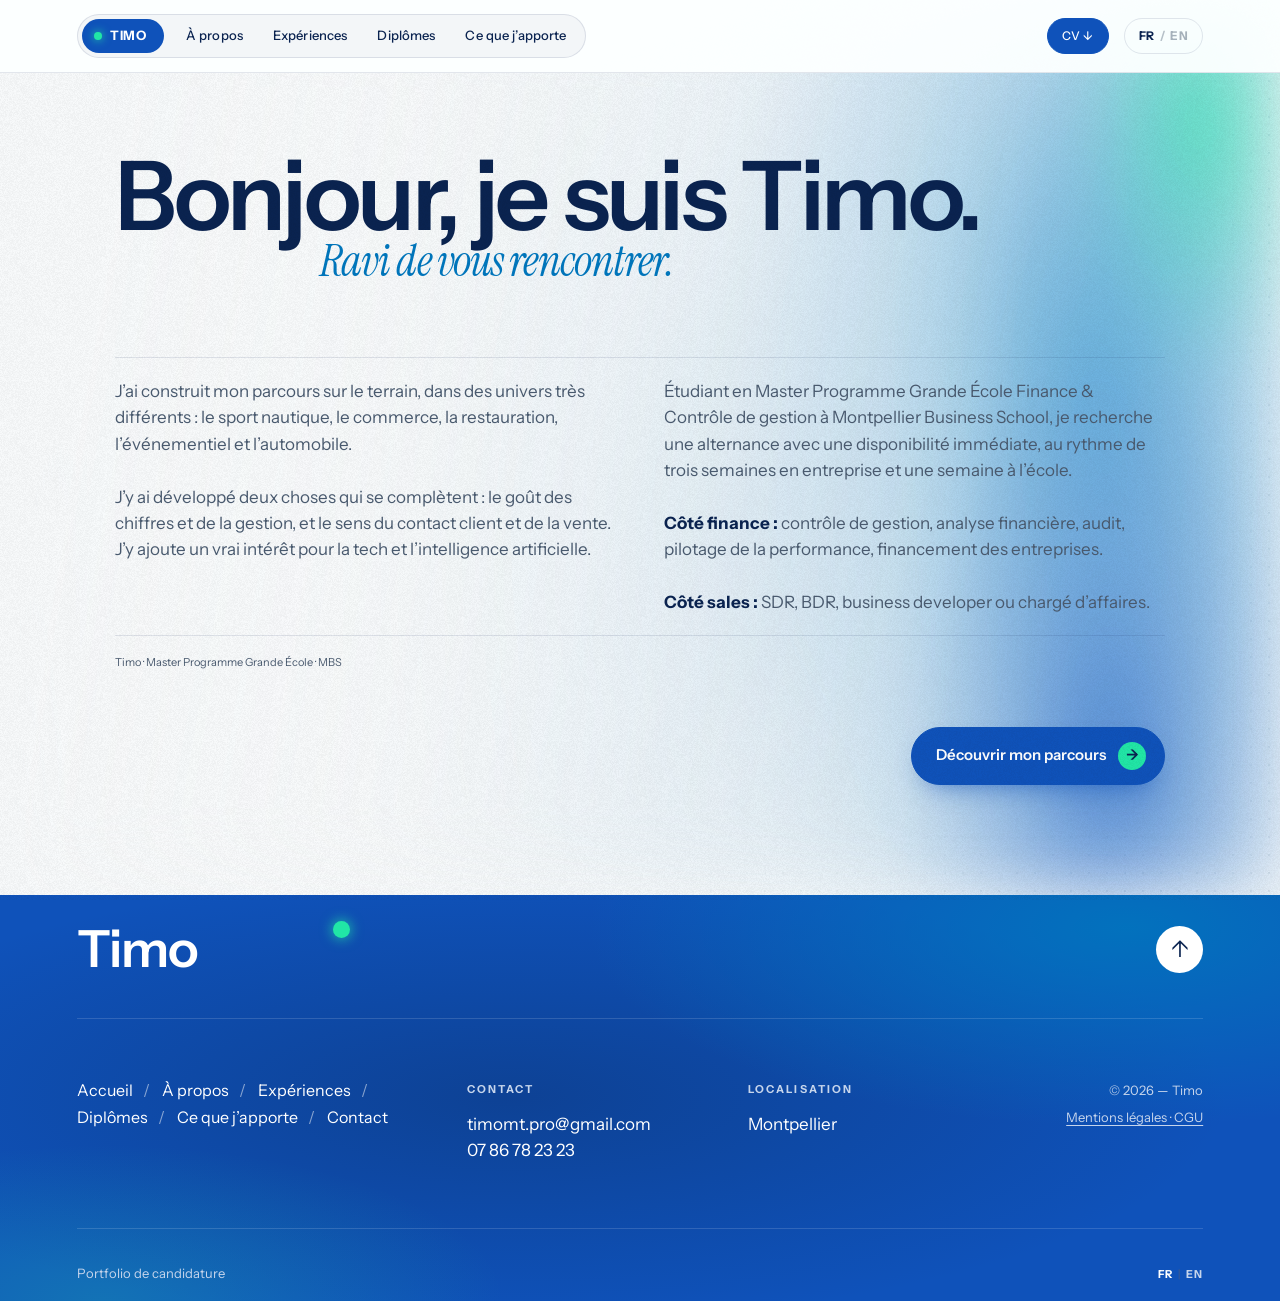
==== commit fc765437: "Bouton M'écrire : panneau avec adresse, copie, Gmail, Outlook et appli Mail Co-Authored-By: Claude O" ====
--- a/index.html
+++ b/index.html
@@ -1474,9 +1474,52 @@
   if (document.readyState === 'loading') document.addEventListener('DOMContentLoaded', init); else init();
 })();
 </script>
+<style>
+.mail-pop{display:grid;gap:12px;margin-top:16px;max-width:520px;padding:18px 20px;border:1px solid var(--p-line);border-radius:14px;background:#fff;box-shadow:0 18px 40px -24px rgba(10,35,80,.45);animation:mailIn .3s cubic-bezier(.2,.8,.2,1) both}
+.mail-pop[hidden]{display:none}
+@keyframes mailIn{from{opacity:0;transform:translateY(-6px)}to{opacity:1;transform:none}}
+@media (prefers-reduced-motion:reduce){.mail-pop{animation:none}}
+.mail-row{display:flex;flex-wrap:wrap;align-items:center;gap:10px}
+.mail-addr{font-size:18px;font-weight:600;color:var(--j-ink);user-select:all;word-break:break-all}
+.mail-btn{display:inline-flex;align-items:center;padding:9px 14px;border:1px solid var(--p-line);border-radius:999px;background:var(--j-cloud);color:var(--j-ink);font:600 13px var(--sans);text-decoration:none;cursor:pointer;transition:background .2s,color .2s,border-color .2s}
+.mail-btn:hover,.mail-btn:focus-visible{background:var(--j-sapphire);border-color:var(--j-sapphire);color:#fff}
+.mail-copy{background:var(--j-sapphire);border-color:var(--j-sapphire);color:#fff}
+.mail-note{margin:0!important;font-size:13px!important;color:var(--j-sub)!important}
+</style>
 <script>
-document.addEventListener('click',function(e){var a=e.target.closest&&e.target.closest('[data-mail]');if(!a)return;var framed=false;try{framed=window.self!==window.top}catch(x){framed=true}
-if(!framed)return;e.preventDefault();var addr='timomt.pro@gmail.com';try{navigator.clipboard.writeText(addr).catch(function(){})}catch(x){}a.removeAttribute('data-i18n');a.textContent=addr;});
+(function(){
+  var ADDR='timomt.pro@gmail.com',SUBJ='Candidature alternance — Timo Marguerat-Trichard';
+  var q='to='+encodeURIComponent(ADDR)+'&su='+encodeURIComponent(SUBJ);
+  var en=function(){return document.documentElement.lang==='en'};
+  var build=function(btn){
+    var pop=document.createElement('div');pop.className='mail-pop';pop.id='mail-pop';pop.setAttribute('role','group');
+    pop.innerHTML='<div class="mail-row"><span class="mail-addr"></span><button type="button" class="mail-btn mail-copy"></button></div>'+
+      '<div class="mail-row"><a class="mail-btn" target="_blank" rel="noopener" data-k="gmail">Gmail</a><a class="mail-btn" target="_blank" rel="noopener" data-k="outlook">Outlook</a><a class="mail-btn" data-k="app"></a></div>'+
+      '<p class="mail-note"></p>';
+    pop.querySelector('.mail-addr').textContent=ADDR;
+    pop.querySelector('[data-k="gmail"]').href='https://mail.google.com/mail/?view=cm&fs=1&'+q;
+    pop.querySelector('[data-k="outlook"]').href='https://outlook.live.com/mail/0/deeplink/compose?to='+encodeURIComponent(ADDR)+'&subject='+encodeURIComponent(SUBJ);
+    pop.querySelector('[data-k="app"]').href='mailto:'+ADDR+'?subject='+encodeURIComponent(SUBJ);
+    var copy=pop.querySelector('.mail-copy');
+    copy.addEventListener('click',function(){
+      var ok=function(){copy.textContent=en()?'Copied':'Adresse copiée'};
+      var fb=function(){var r=document.createRange();r.selectNodeContents(pop.querySelector('.mail-addr'));var sel=getSelection();sel.removeAllRanges();sel.addRange(r);copy.textContent=en()?'Selected, press ⌘C':'Sélectionnée, faites ⌘C'};
+      try{navigator.clipboard.writeText(ADDR).then(ok,fb)}catch(x){fb()}
+    });
+    btn.closest('.cta-row').after(pop);return pop;
+  };
+  var label=function(pop){
+    pop.querySelector('.mail-copy').textContent=en()?'Copy address':'Copier l’adresse';
+    pop.querySelector('[data-k="app"]').textContent=en()?'Mail app':'Appli Mail';
+    pop.querySelector('.mail-note').textContent=en()?'Choose how you would like to write to me.':'Choisissez comment m’écrire.';
+  };
+  document.addEventListener('click',function(e){
+    var a=e.target.closest&&e.target.closest('[data-mail]');if(!a)return;e.preventDefault();
+    var pop=document.getElementById('mail-pop')||build(a);label(pop);
+    pop.hidden=!pop.hidden&&pop.dataset.ready==='1';pop.dataset.ready='1';
+    a.setAttribute('aria-expanded',String(!pop.hidden));a.setAttribute('aria-controls','mail-pop');
+  });
+})();
 </script>
 <script>
 (function(){
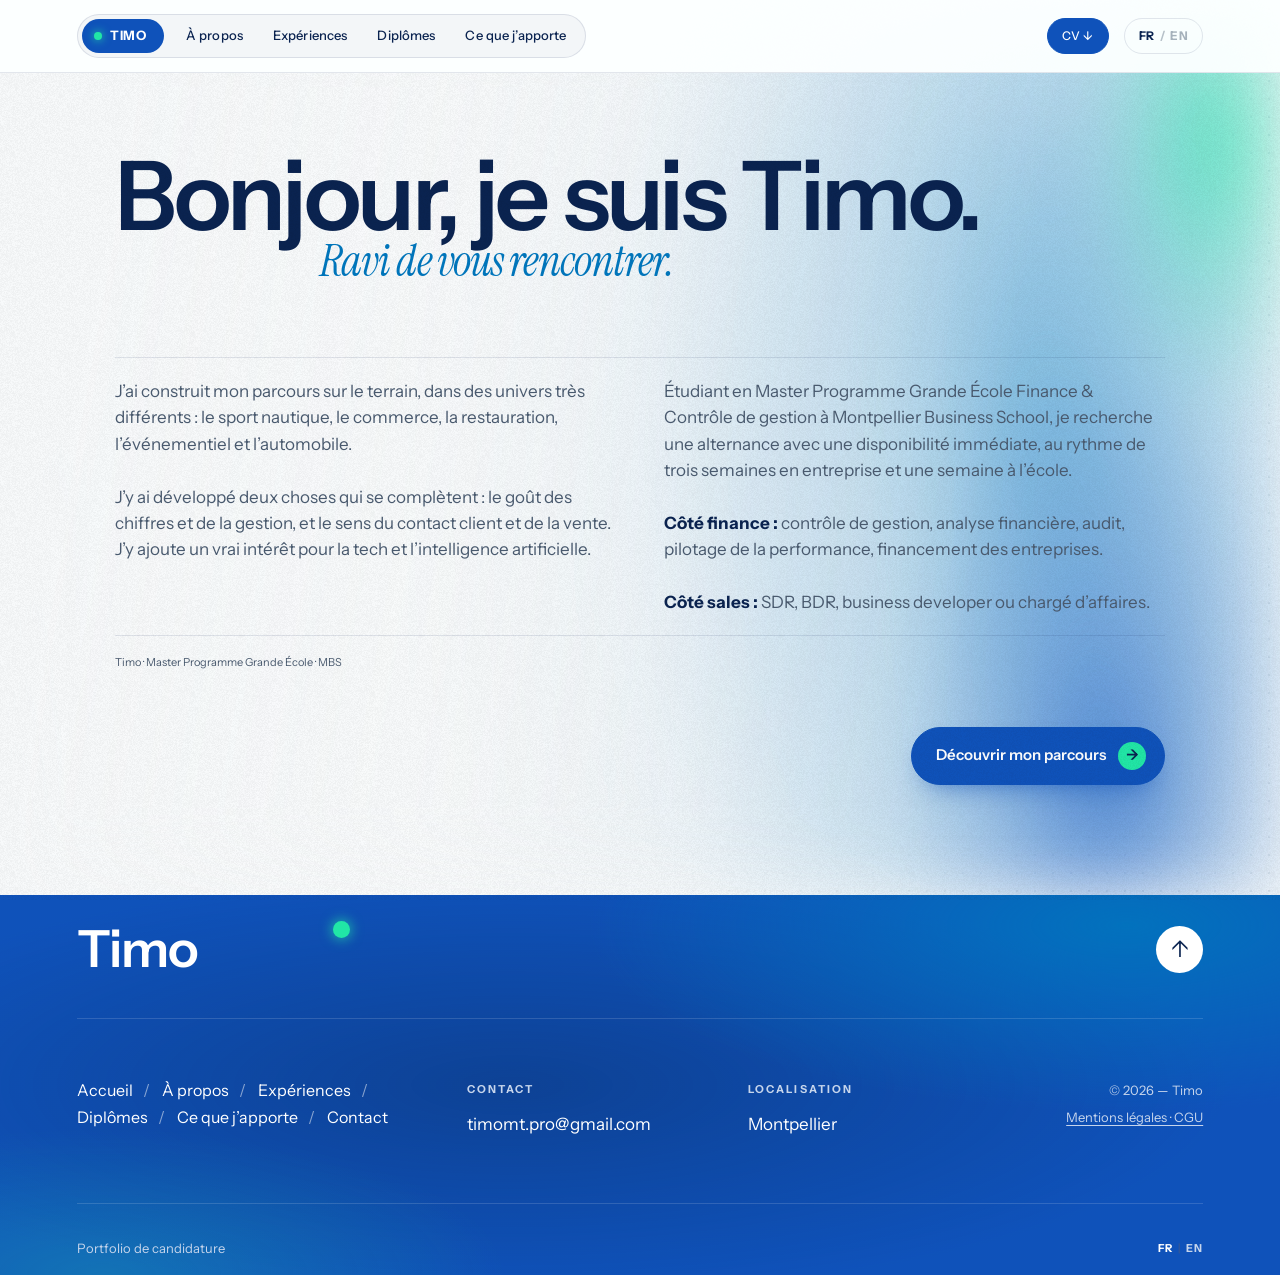
==== commit 49cc0871: "Retrait du numéro de téléphone Co-Authored-By: Claude Opus 5.5 <noreply@anthropic.com> Claude-Sessio" ====
--- a/index.html
+++ b/index.html
@@ -1029,7 +1029,7 @@
         <p class="page-lead">Dernière mise à jour : 5 novembre 2026.</p>
       </div>
       <div class="legal-body">
-        <section><h2>Éditeur</h2><p>Timo Marguerat-Trichard, particulier, également directeur de la publication.<br>Contact : timomt.pro@gmail.com · 07 86 78 23 23.</p></section>
+        <section><h2>Éditeur</h2><p>Timo Marguerat-Trichard, particulier, également directeur de la publication.<br>Contact : timomt.pro@gmail.com.</p></section>
         <section><h2>Hébergement</h2><p>GitHub, Inc. (service GitHub Pages), 88 Colin P. Kelly Jr. Street, San Francisco, CA 94107, États-Unis.</p></section>
         <section><h2>Objet du site</h2><p>Ce site personnel présente le parcours de Timo Marguerat-Trichard dans le cadre de sa recherche d’alternance. Il a une vocation uniquement informative. Son accès est libre et gratuit ; son contenu peut être modifié ou retiré à tout moment.</p></section>
         <section><h2>Propriété intellectuelle</h2><p>Les textes, la mise en page et le CV sont la propriété de leur auteur. Leur reproduction en dehors du cadre de l’examen de cette candidature nécessite son accord.</p><p>Les noms d’entreprises et d’établissements cités (anciens employeurs et clients) appartiennent à leurs titulaires. Ils sont mentionnés à titre purement descriptif et n’impliquent ni partenariat ni approbation de leur part.</p></section>
@@ -1040,7 +1040,7 @@
     </div>
   </main></div>
 
-<footer class="site-footer" data-gated-content><div class="site-footer-inner"><div class="site-footer-head"><a class="footer-logo" href="#/">Timo</a><span class="footer-dot" aria-hidden="true"></span><button class="footer-top-button" type="button" data-top aria-label="Retour en haut" data-i18n-aria="aria_top">↑</button></div><div class="site-footer-rule"></div><div class="site-footer-grid"><nav class="footer-nav" aria-label="Navigation secondaire" data-i18n-aria="aria_nav_secondary"><a href="#/" data-i18n="nav_home">Accueil</a><a href="#/parcours" data-i18n="nav_about">À propos</a><a href="#/experiences" data-i18n="nav_experiences">Expériences</a><a href="#/diplomes" data-i18n="nav_skills">Diplômes</a><a href="#/volets" data-i18n="footer_application">Ce que j’apporte</a><a href="mailto:timomt.pro@gmail.com" data-i18n="footer_contact">Contact</a></nav><div><div class="footer-label" data-i18n="footer_email_label">CONTACT</div><a class="footer-value" href="mailto:timomt.pro@gmail.com">timomt.pro@gmail.com</a><br><a class="footer-value" href="tel:+33786782323">07 86 78 23 23</a></div><div><div class="footer-label" data-i18n="footer_location_label">LOCALISATION</div><span class="footer-value" data-i18n="footer_location_value">Montpellier</span></div><div class="footer-copyright"><span data-i18n="footer_copyright">© 2026 — Timo</span><br><a class="footer-legal" href="#/mentions" data-i18n="footer_legal">Mentions légales · CGU</a></div></div><div class="site-footer-bottom"><span data-i18n="footer_portfolio">Portfolio de candidature</span><button class="language-toggle footer-language-toggle" type="button" data-lang-toggle aria-label="Passer en anglais" aria-pressed="false"><span data-lang-option="fr">FR</span><span class="language-separator"> | </span><span data-lang-option="en">EN</span></button></div></div></footer>
+<footer class="site-footer" data-gated-content><div class="site-footer-inner"><div class="site-footer-head"><a class="footer-logo" href="#/">Timo</a><span class="footer-dot" aria-hidden="true"></span><button class="footer-top-button" type="button" data-top aria-label="Retour en haut" data-i18n-aria="aria_top">↑</button></div><div class="site-footer-rule"></div><div class="site-footer-grid"><nav class="footer-nav" aria-label="Navigation secondaire" data-i18n-aria="aria_nav_secondary"><a href="#/" data-i18n="nav_home">Accueil</a><a href="#/parcours" data-i18n="nav_about">À propos</a><a href="#/experiences" data-i18n="nav_experiences">Expériences</a><a href="#/diplomes" data-i18n="nav_skills">Diplômes</a><a href="#/volets" data-i18n="footer_application">Ce que j’apporte</a><a href="mailto:timomt.pro@gmail.com" data-i18n="footer_contact">Contact</a></nav><div><div class="footer-label" data-i18n="footer_email_label">CONTACT</div><a class="footer-value" href="mailto:timomt.pro@gmail.com">timomt.pro@gmail.com</a></div><div><div class="footer-label" data-i18n="footer_location_label">LOCALISATION</div><span class="footer-value" data-i18n="footer_location_value">Montpellier</span></div><div class="footer-copyright"><span data-i18n="footer_copyright">© 2026 — Timo</span><br><a class="footer-legal" href="#/mentions" data-i18n="footer_legal">Mentions légales · CGU</a></div></div><div class="site-footer-bottom"><span data-i18n="footer_portfolio">Portfolio de candidature</span><button class="language-toggle footer-language-toggle" type="button" data-lang-toggle aria-label="Passer en anglais" aria-pressed="false"><span data-lang-option="fr">FR</span><span class="language-separator"> | </span><span data-lang-option="en">EN</span></button></div></div></footer>
 <script id="site-edits" type="application/json">{"fr": {}, "en": {}}</script>
 <script>(() => {
   document.querySelectorAll('.experience').forEach((card, i) => {
